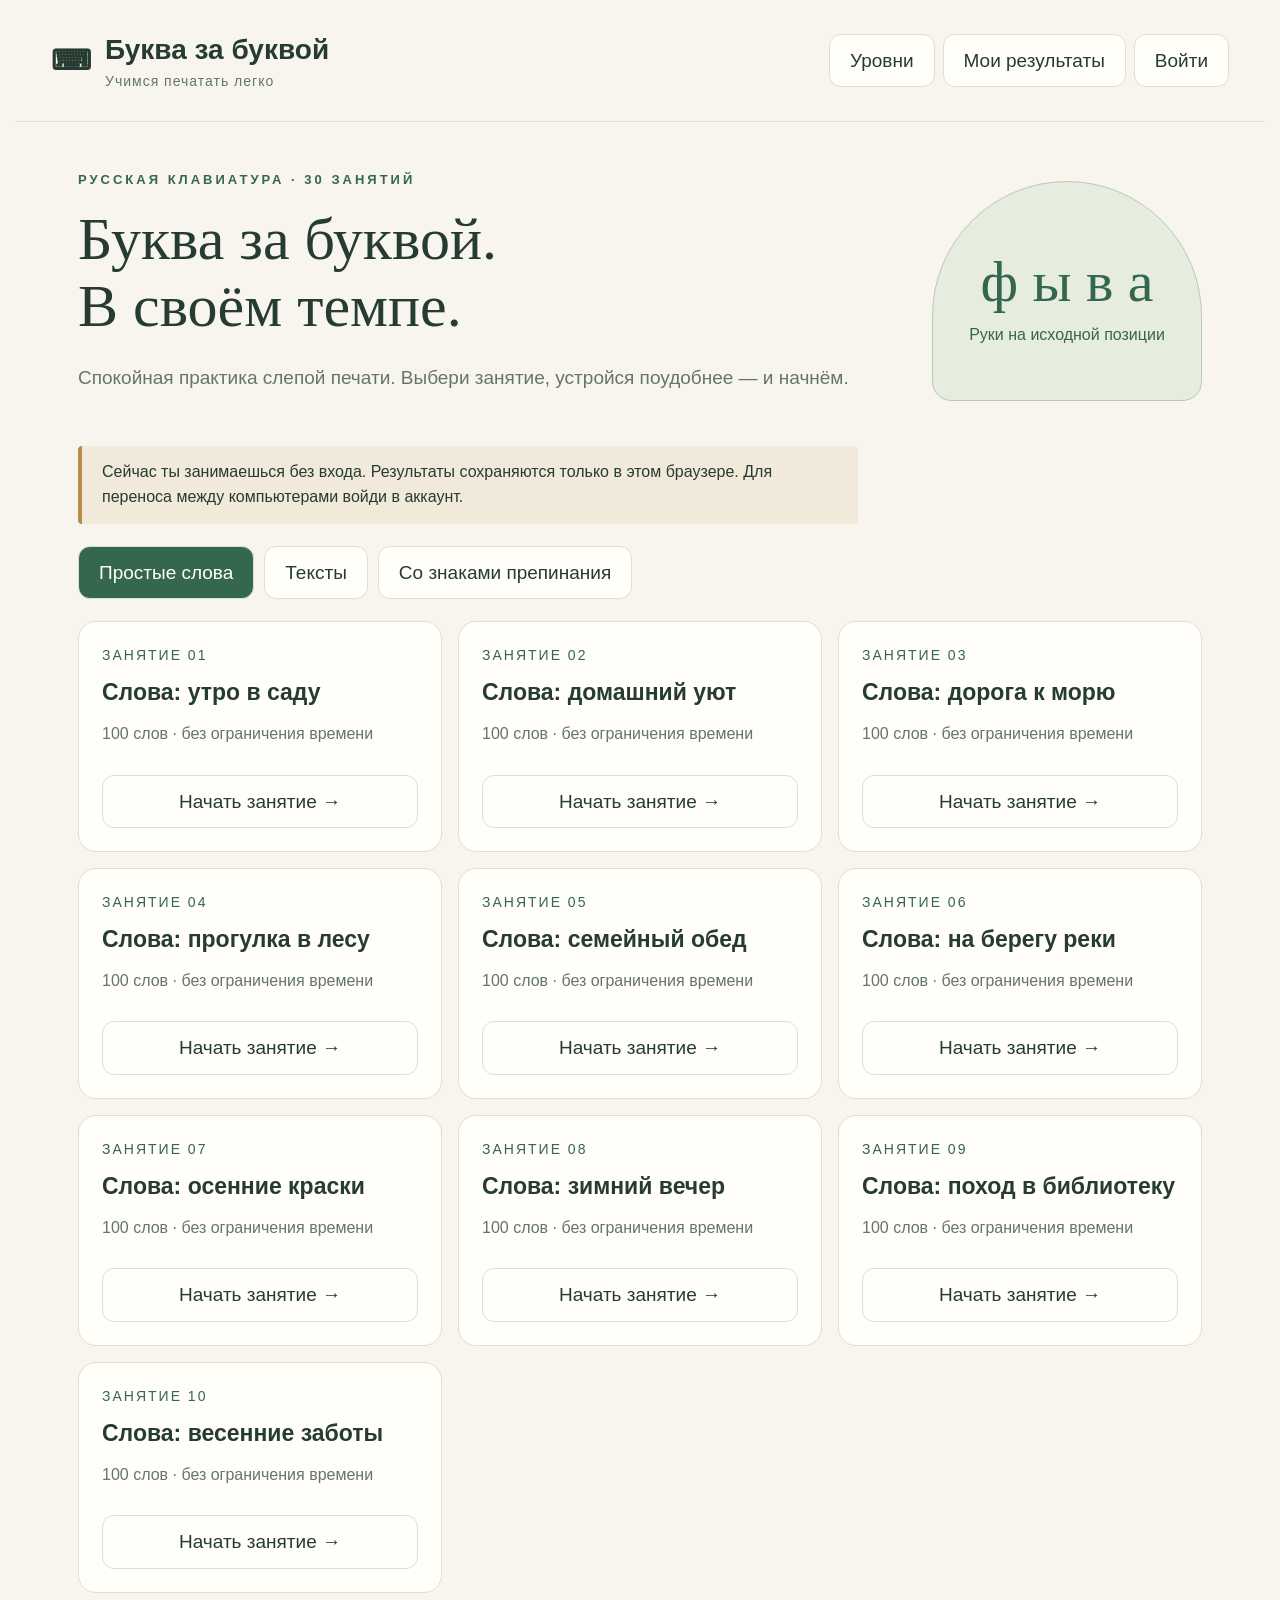
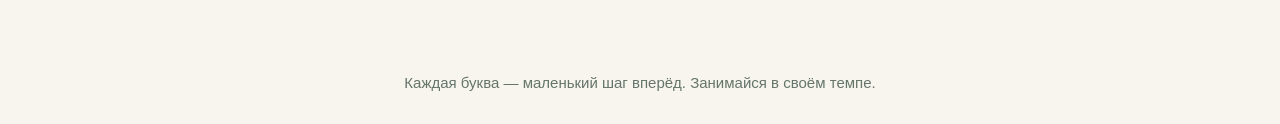
==== index.html @ 6ed63af2 "Add files via upload" ====
<!doctype html><html lang="ru"><head><meta charset="utf-8"><meta name="viewport" content="width=device-width,initial-scale=1"><title>Буква за буквой — тренажёр слепой печати на русском</title><meta name="description" content="Буква за буквой — бесплатный тренажёр слепой печати на русском языке. 30 заданий, крупные буквы, подсказки для пальцев, секундомер и статистика результатов."><link rel="canonical" href="https://ludonam.github.io/1Game2/"><link rel="stylesheet" href="style.css"><meta name="google-site-verification" content="vf21cOIBv75RmZdq2XQK0XrYcTpfyXjGR3hVkFxrdPk" /></head><body>
<header><a class="brand" href="#">⌨ <span>Буква за буквой<small>Учимся печатать легко</small></span></a><nav><button data-page="levels">Уровни</button><button data-page="stats">Мои результаты</button><button id="account">Войти</button></nav></header>
<main id="main"><h1>Буква за буквой — тренажёр слепой печати</h1><p>Учись печатать на русской клавиатуре в своём темпе. Бесплатный тренажёр предлагает 30 заданий: простые слова, связные тексты и тексты со знаками препинания. Крупные буквы и подсказки для пальцев помогают заниматься с комфортом.</p><p>После занятия можно посмотреть время, точность, скорость печати и ошибки. Без входа результаты сохраняются в этом браузере.</p><noscript><p>Для запуска упражнений включи JavaScript в настройках браузера.</p></noscript></main><footer>Каждая буква — маленький шаг вперёд. Занимайся в своём темпе.</footer>
<dialog id="auth"><form id="authform"><h2 id="authtitle">Вход в аккаунт</h2><p id="authnote"></p><label>Логин<input name="login" autocomplete="username" required minlength="3" maxlength="32" pattern="[A-Za-z0-9_]+" title="Латинские буквы, цифры и знак подчёркивания"></label><label id="emailwrap" hidden>Почта<input name="email" type="email" autocomplete="email"></label><label>Пароль<input name="password" type="password" autocomplete="current-password" minlength="8" required></label><p id="authstatus" role="status"></p><button class="primary" type="submit">Продолжить</button><button type="button" id="switchauth">Создать аккаунт</button><button type="button" id="forgot">Забыли пароль?</button><button type="button" id="closeauth">Закрыть</button></form></dialog>
<script src="config.js"></script><script src="lessons.js"></script><script src="app.js"></script></body></html>
---- style.css ----
:root{--bg:#f7f5ed;--paper:#fffef9;--ink:#263b32;--green:#35664e;--muted:#65756b;--line:#dedfd4;--soft:#e8eee2;--red:#a52d29}*{box-sizing:border-box}body{margin:0;background:var(--bg);color:var(--ink);font:19px/1.55 'Segoe UI',sans-serif}header{max-width:1250px;margin:auto;padding:28px 36px;display:flex;align-items:center;justify-content:space-between;border-bottom:1px solid var(--line)}.brand{display:flex;gap:14px;align-items:center;color:var(--ink);text-decoration:none;font-size:28px;font-weight:650}.brand small{display:block;font-size:14px;font-weight:400;color:var(--muted);letter-spacing:1px}nav{display:flex;gap:8px}button{font:inherit;border:1px solid var(--line);border-radius:12px;padding:11px 20px;background:var(--paper);color:var(--ink);cursor:pointer}button:hover{background:var(--soft)}button:focus-visible,a:focus-visible,input:focus-visible{outline:3px solid #c17e24;outline-offset:4px}button:disabled{opacity:.5;cursor:default}.primary{background:var(--green);color:white;border-color:var(--green)}.primary:hover{background:#284f3c}main{max-width:1180px;margin:48px auto;padding:0 28px;min-height:65vh}.eyebrow{text-transform:uppercase;letter-spacing:3px;font-size:13px;color:var(--green);font-weight:700}h1{font-family:Georgia,serif;font-size:clamp(36px,5vw,60px);font-weight:400;line-height:1.12;margin:16px 0 22px}h2{font-family:Georgia,serif;font-size:30px;font-weight:400}p{max-width:780px}.muted{color:var(--muted)}.hero{display:grid;grid-template-columns:1fr 270px;gap:32px;align-items:center;margin-bottom:35px}.ornament{border:1px solid #b9c9b9;border-radius:140px 140px 20px 20px;background:#e7edde;min-height:220px;display:grid;place-content:center;text-align:center;font-family:Georgia,serif;font-size:58px;color:var(--green)}.ornament small{font:16px 'Segoe UI',sans-serif}.tabs,.toolbar{display:flex;gap:10px;flex-wrap:wrap;margin:22px 0}.active{background:var(--green);color:white}.grid{display:grid;grid-template-columns:repeat(3,1fr);gap:16px}.card{background:var(--paper);border:1px solid var(--line);border-radius:18px;padding:23px}.card h2{font:600 23px 'Segoe UI',sans-serif;margin:12px 0}.number{color:var(--green);font-size:14px;letter-spacing:2px}.card p{color:var(--muted);font-size:16px}.card button{width:100%;margin-top:12px}.notice{border-left:4px solid #b88b49;background:#f1eadb;padding:14px 20px;border-radius:4px;font-size:16px}.metrics{display:grid;grid-template-columns:repeat(4,1fr);gap:12px;margin:24px 0}.metric{padding:16px 20px;background:var(--paper);border:1px solid var(--line);border-radius:14px}.metric strong{display:block;font-size:28px;font-weight:600}.metric span{font-size:15px;color:var(--muted)}progress{width:100%;height:10px;accent-color:var(--green)}.passage{font:32px/1.85 'Segoe UI',sans-serif;background:var(--paper);border:1px solid var(--line);border-radius:18px;padding:25px;max-height:300px;overflow:auto;white-space:pre-wrap;overflow-wrap:anywhere;cursor:text}.done{color:#6e8978}.current{background:#e1ecd0;border-bottom:3px solid var(--green)}.wrong .current{background:#f7d7d0;border-color:var(--red)}.paused{display:grid;place-content:center;min-height:210px;font-size:27px}.keyboard{margin:24px auto;max-width:900px}.keyrow{display:flex;justify-content:center;gap:6px;margin:6px}.key{display:grid;place-content:center;min-width:48px;height:49px;background:#fffef9;border:1px solid #ccd2c6;border-bottom-width:3px;border-radius:8px;font-size:21px}.key.lit{background:var(--green);color:white;border-color:var(--green)}.key.space{width:330px}.finger{text-align:center;min-height:32px;color:var(--green);font-weight:600}.hands{display:flex;justify-content:center;gap:24px;flex-wrap:wrap;font-size:14px}.hand{display:flex;gap:5px;align-items:flex-end}.digit{padding:8px 5px;background:#e4e7dc;border-radius:18px 18px 8px 8px;text-align:center;min-width:44px}.digit.on{background:var(--green);color:#fff}.hint{font-size:16px;color:var(--muted)}footer{padding:30px;text-align:center;color:var(--muted);font-size:15px}dialog{max-width:470px;width:95%;border:1px solid var(--line);border-radius:20px;background:var(--paper);padding:28px;color:var(--ink)}dialog::backdrop{background:#1e302866}label{display:block;margin:15px 0}input{display:block;width:100%;font:inherit;padding:12px;border:1px solid #aebbae;border-radius:8px}form button{margin:5px}#authstatus{color:var(--red)}table{width:100%;border-collapse:collapse;font-size:17px}td,th{text-align:left;padding:12px;border-bottom:1px solid var(--line)}.tablewrap{overflow:auto}.chart{width:100%;height:200px}.chart text{font:12px 'Segoe UI',sans-serif;fill:var(--muted)}.result{text-align:center;padding:30px}.result p{margin:16px auto}[hidden]{display:none!important}@media(max-width:800px){header{padding:18px;display:block}nav{margin-top:18px;flex-wrap:wrap}.hero{grid-template-columns:1fr}.ornament{display:none}.grid{grid-template-columns:repeat(2,1fr)}.metrics{grid-template-columns:repeat(2,1fr)}.key{min-width:0;flex:1;height:40px;font-size:17px}.keyrow{gap:3px}.passage{font-size:27px;padding:18px}.brand{font-size:24px}}@media(max-width:500px){.grid{grid-template-columns:1fr}main{padding:0 16px;margin-top:28px}button{padding:10px 13px}.digit{min-width:34px;font-size:11px}.hands{gap:10px}}
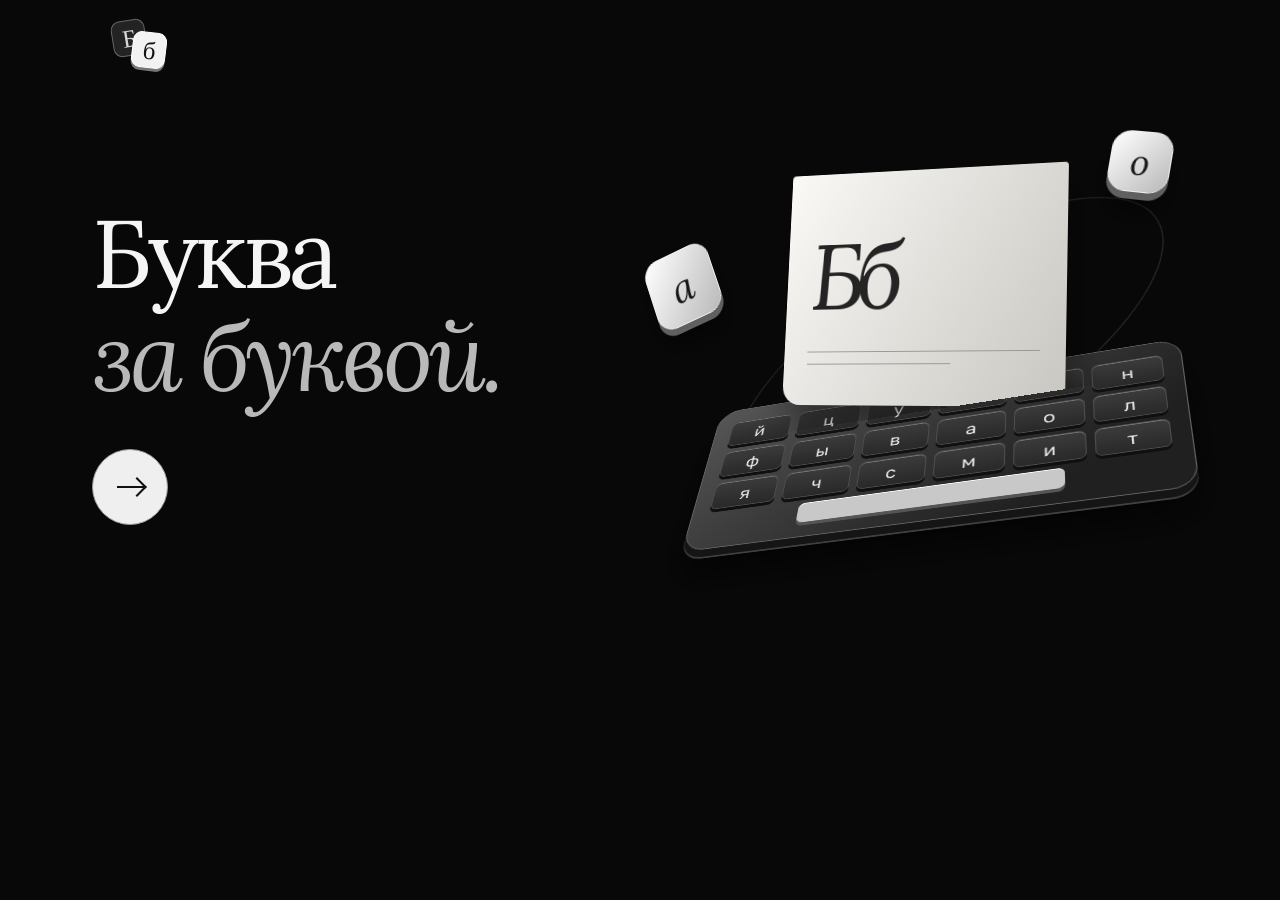
==== commit bde892ae: "Add files via upload" ====
--- a/index.html
+++ b/index.html
@@ -1,5 +1,188 @@
-<!doctype html><html lang="ru"><head><meta charset="utf-8"><meta name="viewport" content="width=device-width,initial-scale=1"><title>Буква за буквой — тренажёр слепой печати на русском</title><meta name="description" content="Буква за буквой — бесплатный тренажёр слепой печати на русском языке. 30 заданий, крупные буквы, подсказки для пальцев, секундомер и статистика результатов."><link rel="canonical" href="https://ludonam.github.io/1Game2/"><link rel="stylesheet" href="style.css"><meta name="google-site-verification" content="vf21cOIBv75RmZdq2XQK0XrYcTpfyXjGR3hVkFxrdPk" /></head><body>
-<header><a class="brand" href="#">⌨ <span>Буква за буквой<small>Учимся печатать легко</small></span></a><nav><button data-page="levels">Уровни</button><button data-page="stats">Мои результаты</button><button id="account">Войти</button></nav></header>
-<main id="main"><h1>Буква за буквой — тренажёр слепой печати</h1><p>Учись печатать на русской клавиатуре в своём темпе. Бесплатный тренажёр предлагает 30 заданий: простые слова, связные тексты и тексты со знаками препинания. Крупные буквы и подсказки для пальцев помогают заниматься с комфортом.</p><p>После занятия можно посмотреть время, точность, скорость печати и ошибки. Без входа результаты сохраняются в этом браузере.</p><noscript><p>Для запуска упражнений включи JavaScript в настройках браузера.</p></noscript></main><footer>Каждая буква — маленький шаг вперёд. Занимайся в своём темпе.</footer>
+<!doctype html><html lang="ru"><head><meta charset="utf-8"><meta name="viewport" content="width=device-width,initial-scale=1"><title>Буква за буквой — тренажёр слепой печати на русском</title><meta name="description" content="Буква за буквой — бесплатный тренажёр слепой печати на русском языке. 30 коротких заданий, крупные буквы, подсказки для пальцев, секундомер и статистика результатов."><link rel="canonical" href="https://ludonam.github.io/1Game2/"><style>@import url('https://fonts.googleapis.com/css2?family=Golos+Text:wght@400;500;600;700&family=Lora:ital,wght@0,400;1,400&display=swap');
+:root{color-scheme:dark;--bg:#2c2c2c;--paper:#333333;--ink:#f1f1f1;--green:#d3d3d3;--muted:#c8c8c8;--line:#5f5f5f;--soft:#404040;--red:#ffb9b3;--gold:#d6d6d6;--font:'Golos Text','Trebuchet MS',sans-serif}*{box-sizing:border-box}body{margin:0;background:radial-gradient(ellipse at 78% 5%,#32323266,transparent 45%),var(--bg);color:var(--ink);font:18px/1.6 var(--font);-webkit-font-smoothing:antialiased}button,input,select{font:inherit}button{border:1px solid var(--line);border-radius:10px;padding:12px 20px;background:transparent;color:var(--ink);cursor:pointer;transition:background .2s,border-color .2s,transform .2s}button:hover{background:var(--soft);border-color:#9b9b9b}button:active{transform:translateY(1px)}button:focus-visible,a:focus-visible,input:focus-visible,select:focus-visible{outline:3px solid var(--gold);outline-offset:4px}button:disabled{opacity:.5;cursor:default}.primary{background:var(--green);color:#262626;border-color:var(--green);font-weight:600}.primary:hover{background:#e4e4e4;border-color:#e4e4e4}.text-button{border:0;padding-left:0;color:var(--muted)}header{max-width:1250px;margin:auto;padding:26px 38px;display:flex;align-items:center;justify-content:space-between;gap:20px;border-bottom:1px solid var(--line)}.brand{display:flex;gap:13px;align-items:center;color:var(--ink);text-decoration:none;font-size:23px;font-weight:500;letter-spacing:-.7px}.brand-mark{border:1px solid #808080;border-radius:12px;width:43px;height:43px;display:grid;place-content:center;font:27px 'Lora',Georgia,serif;color:var(--green);background:#3e3e3e}.brand small{display:block;font-size:11px;font-weight:400;letter-spacing:1.4px;color:var(--muted)}nav{display:flex;gap:9px;align-items:center}nav button{font-size:15px;border-color:transparent;padding:9px 14px;color:var(--muted)}nav button.selected{background:#474747;color:var(--green)}nav #account{border-color:var(--line);margin-left:12px}main{max-width:1180px;padding:0 32px;margin:45px auto;min-height:65vh}.eyebrow{font-size:11px;font-weight:500;letter-spacing:2.5px;color:var(--green);display:flex;align-items:center;gap:9px}.status-dot{width:6px;height:6px;border-radius:50%;background:var(--green);box-shadow:0 0 0 5px #d3d3d30c}h1{font:400 clamp(38px,4.8vw,62px)/1.23 'Lora',Georgia,serif;letter-spacing:-1.8px;margin:20px 0}h1 em{color:var(--green);font-weight:400}h2{font:400 27px/1.3 'Lora',Georgia,serif;letter-spacing:-.5px}h3{font-size:21px;font-weight:500;line-height:1.3}p{max-width:780px}.muted{color:var(--muted)}.hero{display:grid;grid-template-columns:1fr 340px;gap:30px;align-items:center;padding:14px 0 45px}.hero p{font-size:17px;line-height:1.8;margin-bottom:27px}.hero-actions{display:flex;align-items:center;gap:20px;flex-wrap:wrap}.hero-actions .primary{font-size:16px;padding:15px 23px}.hero-actions .primary span{margin-left:25px}.hero-note{font-size:12px;color:var(--muted)}.ornament{position:relative;height:300px;isolation:isolate}.orbit{position:absolute;inset:30px 25px;border:1px solid #5a5a5a55;border-radius:50%;transform:rotate(-35deg)}.o2{inset:63px -10px;transform:rotate(40deg)}.floating-key{position:absolute;display:grid;place-content:center;width:93px;height:100px;border-radius:20px;border:1px solid #727272;background:linear-gradient(150deg,#4e4e4e,#2b2b2b);box-shadow:0 8px 0 #151515,0 22px 40px #00000022,inset 0 1px #cfcfcf33;font:italic 49px 'Lora',Georgia,serif;color:#e7e7e7;transform:rotate(-14deg)}.fk1{top:42px;left:52px}.fk2{top:99px;left:173px;transform:rotate(12deg);background:linear-gradient(150deg,#515151,#2f2f2f);border-color:#727272;color:#e1e1e1}.fk3{top:168px;left:80px;width:73px;height:79px;font-size:38px;transform:rotate(-3deg);color:#c8c8c8;background:linear-gradient(150deg,#454545,#2b2b2b);border-color:#6b6b6b}.ornament-caption{position:absolute;right:0;bottom:0;font-size:11px;letter-spacing:.5px;color:var(--muted);text-align:right}.section-heading{display:flex;align-items:center;justify-content:space-between;gap:15px;margin:13px 0 20px}.section-heading h2{margin:0}.section-heading>span{font-size:13px;color:var(--muted)}.tabs{display:flex;gap:10px}.tabs button{display:flex;align-items:center;gap:12px;flex:1;justify-content:flex-start;text-align:left;font-size:15px;padding:17px 18px}.tab-number{font-size:12px;letter-spacing:1px;opacity:.6}.tabs small{margin-left:auto;font-size:11px;color:inherit;opacity:.65}.tabs .active{background:#484848;border-color:#9e9e9e;color:#ebebeb}.group-description{font-size:14px;color:var(--muted);margin:18px 0 24px}.grid{display:grid;grid-template-columns:repeat(3,minmax(0,1fr));gap:14px}.card{background:var(--paper);border:1px solid var(--line);border-radius:15px;padding:23px}.lesson-card{display:flex;flex-direction:column;align-items:stretch;text-align:left;min-height:193px;transition:transform .25s,background .25s,border-color .25s;animation:card-enter .45s both;animation-delay:calc(var(--order)*25ms)}.lesson-card:hover{background:#414141;border-color:#a4a4a4;transform:translateY(-4px)}.card-top{display:flex;align-items:center;justify-content:space-between}.number{font-size:12px;letter-spacing:2px;color:var(--muted)}.lesson-arrow{color:var(--green);font-size:20px}.lesson-card h3{margin:19px 0 9px}.lesson-detail{font-size:13px;color:var(--muted)}.lesson-bottom{margin-top:auto;padding-top:23px;display:flex;justify-content:space-between;font-size:11px;color:var(--muted);gap:10px}.lesson-bottom span{color:var(--green)}.completed{border-color:#858585}.completed .number{color:var(--green)}.storage-note{font-size:12px;color:var(--muted);margin-top:25px}.train-top{display:flex;justify-content:space-between;align-items:center;gap:15px;color:var(--muted);font-size:13px}.train-heading{display:flex;align-items:center;justify-content:space-between;gap:20px;margin:12px 0}.train-heading h1{font-size:38px;letter-spacing:-1px;margin:15px 0}.lesson-focus{font-size:15px;color:var(--green);letter-spacing:2px}.metrics{display:grid;grid-template-columns:repeat(4,minmax(0,1fr));gap:10px;margin:20px 0 28px}.metric{padding:13px 20px;border-left:1px solid var(--line)}.metric:first-child{border-left:0;padding-left:0}.metric strong{display:block;font-size:29px;line-height:1.2;font-weight:500;font-variant-numeric:tabular-nums}.metric span{font-size:12px;color:var(--muted)}.typing-card{background:var(--paper);border:1px solid var(--line);border-radius:18px;padding:22px 0 16px;overflow:hidden}.typing-meta{display:flex;justify-content:space-between;padding:0 25px;font-size:10px;color:var(--muted);letter-spacing:1.5px}.passage{font:500 48px/1.6 var(--font);position:relative;height:174px;overflow:hidden;cursor:text;outline-offset:-5px!important;white-space:nowrap;letter-spacing:1px;font-variant-ligatures:none}.track{position:absolute;left:26%;top:38px;display:flex;align-items:center;width:max-content;transition:transform .18s cubic-bezier(.22,.7,.25,1);will-change:transform}.glyph{display:inline-block;position:relative;white-space:pre;min-width:.38em;color:#ececec;transition:color .15s,background .15s}.glyph.done{color:#9f9f9f}.glyph.current{color:#f9f9f9;background:#d3d3d315;border-radius:5px}.caret-line{position:absolute;left:26%;top:38px;height:1.6em;width:2px;background:var(--green);z-index:2;box-shadow:0 0 13px #d3d3d340}.passage:after{content:'';position:absolute;inset:0;pointer-events:none;background:linear-gradient(90deg,var(--paper),transparent 12%,transparent 85%,var(--paper))}.wrong .current{color:#ffc1b6;background:#b1554530}.wrong .caret-line{background:var(--red)}.paused{position:absolute;inset:0;display:grid;place-content:center;font-size:26px;white-space:normal;z-index:4;background:var(--paper);color:var(--muted)}.is-paused .track,.is-paused .caret-line{visibility:hidden}progress{display:block;width:calc(100% - 50px);margin:0 25px;height:3px;border:0;background:#585858;accent-color:var(--green);border-radius:2px}progress::-webkit-progress-bar{background:#585858;border-radius:2px}progress::-webkit-progress-value{background:var(--green);border-radius:2px;transition:width .2s}progress::-moz-progress-bar{background:var(--green)}.input-note{font-size:13px;min-height:23px;margin:16px 25px 0;color:var(--muted)}.toolbar{display:flex;align-items:center;gap:10px;flex-wrap:wrap;margin:20px 0 26px}.toolbar button{font-size:14px}.font-control{margin:0 0 0 auto;display:flex;align-items:center;gap:8px;font-size:13px;color:var(--muted)}select{background:var(--paper);border:1px solid var(--line);border-radius:8px;padding:9px;color:var(--ink);font-size:13px}.keyboard{max-width:790px;margin:22px auto}.keyrow{display:flex;justify-content:center;gap:6px;margin:6px}.key{display:grid;place-content:center;width:48px;height:46px;background:#3a3a3a;border:1px solid #6f6f6f;border-bottom:3px solid #242424;border-radius:8px;font-size:19px;color:#dddddd;transition:background .1s,color .1s,transform .1s}.key.lit{background:var(--green);color:#262626;border-color:#b0b0b0;transform:translateY(2px)}.key.space{width:300px;font-size:12px}.key.shift{width:80px;font-size:12px}.finger{color:var(--green);text-align:center;font-size:14px;min-height:26px}.hands{display:flex;justify-content:center;gap:35px;margin:13px 0 0}.hand{display:flex;gap:5px;align-items:flex-end}.digit{border-radius:14px 14px 6px 6px;font-size:10px;padding:7px;min-width:36px;text-align:center;color:#c7c7c7;background:#464646;transition:background .15s}.digit.on{background:#c3c3c3;color:#262626}.hint{color:var(--muted);font-size:13px;min-height:20px}.notice{padding:16px 20px;border-left:3px solid var(--gold);background:#d6d6d60c;color:var(--gold);font-size:14px}.result{text-align:center;padding:24px 0}.result>.eyebrow{justify-content:center}.result h1{color:var(--green)}.result p{margin:20px auto;color:var(--muted)}.result .metrics{max-width:800px;margin:35px auto}.result button{margin:6px}.chart{width:100%;height:200px}.chart text{fill:var(--muted);font:12px var(--font)}.tablewrap{overflow:auto}table{width:100%;border-collapse:collapse;font-size:15px}td,th{padding:14px;text-align:left;border-bottom:1px solid var(--line)}th{color:var(--muted);font-weight:400}main>.card{margin-bottom:20px}dialog{max-width:470px;width:94%;background:var(--paper);color:var(--ink);border:1px solid #939393;border-radius:19px;padding:30px}dialog::backdrop{background:#1b1b1baa;backdrop-filter:blur(6px)}label{display:block;margin:14px 0;font-size:15px}input{display:block;width:100%;padding:12px;background:var(--bg);border:1px solid var(--line);border-radius:8px;color:var(--ink)}form button{margin:5px;font-size:14px}#authstatus{color:var(--gold);font-size:14px}#authnote{font-size:14px;color:var(--muted)}footer{max-width:1180px;margin:60px auto 0;padding:25px 32px 35px;border-top:1px solid var(--line);color:#bebebe;font-size:12px;text-align:center;letter-spacing:.5px}.page-enter{animation:page-enter .4s cubic-bezier(.2,.7,.3,1) both}@keyframes page-enter{from{opacity:0;transform:translateY(10px)}to{opacity:1;transform:translateY(0)}}@keyframes card-enter{from{opacity:0;transform:translateY(8px)}to{opacity:1;transform:translateY(0)}}[hidden]{display:none!important}@media(max-width:850px){header{padding:22px;flex-wrap:wrap}.brand{font-size:21px}main{padding:0 22px;margin-top:30px}.hero{grid-template-columns:1fr 230px;gap:10px}.ornament{transform:scale(.8);transform-origin:right center}.tabs button{font-size:13px;padding:13px 12px;gap:7px}.tabs small{display:none}.grid{grid-template-columns:repeat(2,minmax(0,1fr))}.section-heading h2{font-size:23px}.lesson-card{min-height:180px}.key{width:42px;height:42px}.train-top>span:last-child{display:none}}@media(max-width:580px){header{padding:18px 16px;gap:15px}nav{width:100%;justify-content:space-between}nav button{font-size:13px;padding:8px 10px}nav #account{margin-left:0}.hero{grid-template-columns:1fr;padding:8px 0 30px}.ornament{display:none}h1{font-size:38px;letter-spacing:-1px}.hero p{font-size:15px}.hero-note{font-size:11px}.section-heading h2{font-size:21px;max-width:200px}.section-heading>span{font-size:11px;white-space:nowrap}.tabs{gap:6px}.tabs button{flex-direction:column;align-items:flex-start;gap:2px;font-size:12px;padding:11px 10px}.grid{gap:10px}.lesson-card{padding:16px;min-height:185px}.lesson-card h3{font-size:18px}.lesson-detail{font-size:12px}.lesson-bottom{font-size:10px;flex-wrap:wrap}.metrics{gap:0}.metric{padding:10px}.metric strong{font-size:23px}.metric span{font-size:10px}.train-heading{display:block}.train-heading h1{font-size:30px}.lesson-focus{font-size:12px}.passage{height:160px}.track,.caret-line{left:23%;top:35px}.keyrow{gap:3px;margin:4px 0}.key{flex:1;width:auto;min-width:0;font-size:15px;height:37px;border-radius:5px}.key.shift{flex:1}.key.space{flex:4}.hands{gap:18px}.digit{padding:6px 4px;min-width:29px;font-size:9px}.font-control{margin-left:0;width:100%}.toolbar button{font-size:13px}main{padding:0 16px}.hero-actions{gap:13px}.result h1{font-size:37px}}@media(prefers-reduced-motion:reduce){*,*:before,*:after{animation:none!important;transition:none!important;scroll-behavior:auto!important}}
+
+/* Compact composition and large, explicit actions for comfortable everyday use. */
+body{background:var(--bg);font-size:17px}header{max-width:1120px;padding:19px 32px}.brand{font-size:22px}.brand small{font-size:12px;letter-spacing:.4px}.brand-mark{width:39px;height:39px;font-size:25px}nav button{font-size:17px;min-height:48px;padding:10px 16px}nav button.selected{border:1px solid #8c8c8c}main{max-width:1040px;margin:28px auto;min-height:0}.hero{display:block;padding:0 0 23px}.hero h1{font:400 35px/1.3 'Lora',Georgia,serif;letter-spacing:-.7px;margin:8px 0}.hero h1 em{font-style:normal;color:var(--ink)}.hero p{font-size:17px;margin:10px 0 19px}.hero-actions{gap:18px}.hero-actions .primary{font-size:20px;min-height:58px;padding:13px 27px}.hero-note{font-size:14px}.section-heading{margin:9px 0 17px}.section-heading h2{font:500 22px var(--font);letter-spacing:0}.section-heading>span{font-size:14px}.tabs{gap:10px}.tabs button{font-size:18px;min-height:57px;padding:13px 18px;gap:10px}.tabs small{font-size:13px}.group-description{font-size:15px;line-height:1.5;margin:15px 0 19px}.grid{grid-template-columns:repeat(2,minmax(0,1fr));gap:11px}.lesson-card{display:flex;flex-direction:row;align-items:center;gap:15px;min-height:91px;padding:17px 19px;animation-delay:0ms}.lesson-card:hover{transform:none;background:#414141}.level-badge{flex:none;display:grid;place-content:center;width:39px;height:39px;border:1px solid #7c7c7c;border-radius:10px;font-size:17px;color:var(--green)}.lesson-copy{display:flex;flex:1;flex-direction:column;gap:3px}.lesson-name{font-size:19px;font-weight:500;line-height:1.3}.lesson-detail{font-size:14px;line-height:1.4}.lesson-arrow{font-size:23px}.storage-note{font-size:13px;margin:21px 0 0}.train-top{padding:0;color:var(--muted);font-size:14px}.train-top .eyebrow{font-size:12px;letter-spacing:1px}.train-heading{margin:6px 0 0}.train-heading h1{font:500 29px/1.3 var(--font);letter-spacing:-.6px;margin:13px 0}.lesson-focus{font-size:15px}.metrics{margin:13px 0 20px}.metric{padding:8px 20px}.metric strong{font-size:25px}.metric span{font-size:14px}.typing-card{padding-top:17px;border-color:#7c7c7c}.typing-meta{font-size:12px;letter-spacing:.8px}.passage{height:150px}.track,.caret-line{top:28px}.input-note{font-size:15px;margin-top:14px}.toolbar{gap:12px;margin:18px 0 18px}.toolbar button{min-height:58px;padding:13px 23px;font-size:19px;font-weight:500}.toolbar #pause{min-width:175px;background:#d6d6d6;color:#2c2c2c;border-color:#d6d6d6}.toolbar #pause:hover{background:#e5e5e5}.control-secondary{background:#494949;border-color:#939393;color:#f9f9f9}.control-secondary:hover{background:#595959}.font-control{width:100%;margin:2px 0 0;justify-content:flex-end;font-size:14px}.font-control select{font-size:15px;padding:8px 12px}.keyboard{margin:16px auto 12px;max-width:740px}.keyrow{gap:6px;margin:5px}.key{height:40px;width:43px;font-size:19px}.key.space{width:275px;font-size:14px}.key.shift{font-size:13px}.finger{font-size:16px;min-height:25px}.hands{margin-top:10px;gap:26px}.digit{font-size:12px;padding:6px 8px;min-width:41px}.paused{font-size:24px;text-align:center;gap:8px;padding:16px}.paused strong{font-weight:500}.paused span{font-size:16px}.hint{font-size:14px;min-height:0}.result{padding:12px 0}.result h1{font-size:40px}.result button{font-size:19px;min-height:56px;padding:13px 25px}.result .primary{background:#d6d6d6;color:#2c2c2c;border-color:#d6d6d6}.result .metrics{margin:25px auto}footer{max-width:1040px;margin:31px auto 0;padding-top:18px;font-size:13px;letter-spacing:0}.page-enter{animation-duration:.25s}.lesson-card{animation-duration:.22s}
+@media(max-width:850px){header{padding:18px 22px}.train-top{flex-wrap:wrap;gap:7px}.train-top>span:last-child{display:none}.tabs button{font-size:17px}.tabs small{display:block}.toolbar button{padding:13px 20px}.font-control{justify-content:flex-start}.lesson-card{padding:15px;gap:11px}}
+@media(max-width:580px){header{padding:17px 16px;gap:12px}.brand{font-size:22px}nav{justify-content:flex-start;gap:10px}nav button{font-size:17px;padding:10px 17px}main{margin-top:21px}.hero h1{font-size:29px;line-height:1.3}.hero p{font-size:16px}.hero-actions .primary{width:100%;font-size:20px}.hero-actions{gap:9px}.hero-note{font-size:14px}.section-heading h2{font-size:20px;max-width:none}.section-heading>span{font-size:12px}.tabs{gap:6px}.tabs button{font-size:15px;flex-direction:column;align-items:center;justify-content:center;padding:11px 5px;line-height:1.3}.tabs small{margin:3px 0 0;font-size:12px}.grid{grid-template-columns:1fr;gap:9px}.lesson-card{min-height:78px;padding:13px 16px}.lesson-name{font-size:19px}.lesson-detail{font-size:14px}.lesson-copy{gap:2px}.level-badge{width:36px;height:36px}.train-heading h1{font-size:26px;margin-bottom:8px}.lesson-focus{font-size:13px}.metric{padding:7px 10px}.metric strong{font-size:23px}.metric span{font-size:12px}.typing-meta{font-size:11px;padding:0 16px}.input-note{font-size:14px;margin-left:16px;margin-right:16px}.toolbar{display:grid;grid-template-columns:1fr 1fr;gap:10px}.toolbar #pause{grid-column:1/-1;min-width:0}.toolbar button{min-height:57px;font-size:17px;padding:12px 10px}.font-control{grid-column:1/-1}.keyrow{gap:3px;margin:4px 0}.key{height:35px;font-size:16px;min-width:0}.key.space{width:auto}.key.shift{font-size:11px}.hands{gap:15px}.digit{font-size:10px;min-width:29px;padding:5px}.finger{font-size:14px}.paused span{font-size:14px}.result h1{font-size:32px}.result button{width:100%;margin:5px 0}.storage-note{font-size:12px}footer{font-size:12px}}
+
+/* Black theme: quiet surfaces, clear controls, no floating text caret. */
+:root{--bg:#080808;--paper:#141414;--ink:#f5f5f5;--green:#eeeeee;--muted:#bdbdbd;--line:#383838;--soft:#242424;--gold:#ffffff}
+.brand-mark{position:relative;display:block;flex:none;width:54px;height:48px;border:0;border-radius:0;background:none;overflow:visible}.brand-key{position:absolute;display:grid;place-items:center;width:34px;height:36px;border-radius:9px;font:500 25px/1 Georgia,serif;letter-spacing:-1px}.brand-key:first-child{left:0;top:0;background:#232323;color:#d6d6d6;border:1px solid #666;transform:rotate(-9deg)}.brand-key:last-child{right:0;bottom:0;background:#f2f2f2;color:#111;border:1px solid #fff;box-shadow:0 3px 0 #777;transform:rotate(7deg)}
+.primary,.toolbar #pause,.result .primary{background:#f0f0f0;color:#111;border-color:#f0f0f0}.primary:hover,.toolbar #pause:hover,.result .primary:hover{background:#fff;border-color:#fff}.control-secondary{background:#252525;color:#f5f5f5;border-color:#666}.control-secondary:hover{background:#333}.tabs .active,nav button.selected{background:#292929;color:#fff;border-color:#888}.lesson-card:hover{background:#202020}.typing-card{border-color:#494949}.key{background:#222;color:#eee;border-color:#555;border-bottom-color:#080808}.key.lit,.digit.on{background:#eee;color:#111;border-color:#fff}.digit{background:#2c2c2c;color:#ccc}.glyph{color:#f0f0f0}.glyph.done{color:#777}.glyph.current{color:#fff;background:transparent;border-radius:0;box-shadow:inset 0 -3px #eee}.wrong .current{color:#ffb9b3;background:#b1554530;box-shadow:inset 0 -3px #ffb9b3}.passage{cursor:default;caret-color:transparent}progress,progress::-webkit-progress-bar{background:#363636}
+
+/* A quiet, sculptural entry. Only transforms and opacity are animated. */
+header{border-bottom-color:#242424}.brand small{display:none}.brand{font-size:20px}.brand-mark{transform:scale(.85);transform-origin:left center;margin-right:-5px}nav button{border-radius:999px}main.home-view{max-width:1160px;margin:0 auto}.welcome{display:grid;grid-template-columns:1fr 1fr;align-items:center;gap:20px;min-height:570px;padding:38px 0 64px}.welcome h1{font:400 clamp(52px,6.6vw,86px)/1.07 'Lora',Georgia,serif;letter-spacing:-3px;margin:0 0 42px}.welcome h1 em{font-weight:400;color:#b9b9b9}.welcome-start{min-width:210px;min-height:62px;display:inline-flex;align-items:center;justify-content:space-between;gap:46px;padding:16px 25px;border-radius:16px;font-size:22px}.welcome-start span{font-size:27px}.welcome-art{position:relative;height:450px;perspective:1100px;isolation:isolate}.art-stage{position:absolute;inset:0;transform-style:preserve-3d;transform:rotateX(8deg) rotateY(-16deg) rotateZ(-7deg);animation:sculpture-arrive 1.15s cubic-bezier(.2,.7,.2,1) both}.art-board{position:absolute;left:4%;right:3%;top:47%;height:190px;border:1px solid #666;border-radius:24px;background:linear-gradient(145deg,#565656,#202020 80%);transform:rotateX(38deg);box-shadow:0 9px 0 #151515,0 11px 0 #404040,0 34px 38px #0009;padding:18px}.art-keys{display:flex;flex-direction:column;gap:8px}.art-row{display:flex;gap:8px;justify-content:center}.art-key{display:grid;place-items:center;flex:1;height:35px;border-radius:7px;background:linear-gradient(#3b3b3b,#292929);box-shadow:0 4px 0 #101010,inset 0 1px #777;border:1px solid #4e4e4e;font-size:20px;color:#eee}.art-space{width:57%;height:24px;border-radius:7px;background:#c8c8c8;box-shadow:0 4px 0 #555,inset 0 1px #fff}.art-paper{position:absolute;left:23%;top:3%;width:56%;height:250px;padding:26px;border-radius:4px 4px 20px 20px;background:linear-gradient(120deg,#faf9f6,#c9c7c1);color:#242424;transform:translateZ(-30px) rotateZ(9deg);box-shadow:8px 18px 38px #0006}.paper-caption{font-size:11px;letter-spacing:1px}.paper-letter{display:block;font:italic 100px/1.4 'Lora',Georgia,serif;letter-spacing:-10px}.paper-rule{display:block;width:100%;height:1px;background:#999;margin:12px 0}.paper-rule.short{width:63%}.loose-key{position:absolute;display:grid;place-items:center;width:76px;height:78px;border-radius:18px;color:#171717;background:linear-gradient(130deg,#fff,#b9b9b9);border:1px solid #eee;box-shadow:0 7px 0 #606060,0 21px 28px #0008;font:italic 43px 'Lora',Georgia,serif;transform:translateZ(40px) rotate(-14deg)}.loose-a{left:0;top:16%;animation:key-arrive .95s .12s both}.loose-o{right:-1%;top:9%;width:58px;height:60px;font-size:35px;transform:translateZ(20px) rotate(18deg);animation:key-arrive .95s .2s both}.art-orbit{position:absolute;left:0;right:0;top:21%;height:210px;border:1px solid #303030;border-radius:50%;transform:translateZ(-90px) rotate(-22deg);z-index:-1}.home-header nav{visibility:hidden;pointer-events:none}.home-footer{display:none}.page-enter{transform-origin:50% 12%;animation:screen-arrive .55s cubic-bezier(.2,.7,.2,1) both}.hero{padding-bottom:30px}.hero h1{font-size:36px}.tabs{padding:5px;background:#141414;border:1px solid #333;border-radius:18px}.tabs button{border-color:transparent;border-radius:12px}.tabs .active{background:#efefef;color:#141414;border-color:#efefef}.lesson-card{border-radius:16px;background:#111;border-color:#393939;padding:18px 20px;transition:background .18s,border-color .18s}.lesson-card:hover{background:#1b1b1b;border-color:#777}.level-badge{background:#222;border-color:#555;color:#eee}.lesson-name{font-weight:400}.lesson-arrow{color:#bbb}.completed .level-badge{background:#e1e1e1;color:#111}.typing-card{border-radius:22px;background:#141414}.toolbar button{border-radius:14px}.metric span{color:#bdbdbd}.storage-note{color:#bdbdbd}.welcome-art *{pointer-events:none}
+@keyframes screen-arrive{from{opacity:0;transform:perspective(1200px) translateY(18px) rotateX(3deg)}to{opacity:1;transform:none}}@keyframes sculpture-arrive{from{opacity:0;transform:rotateX(18deg) rotateY(-30deg) rotateZ(-10deg) translateY(25px)}to{opacity:1;transform:rotateX(8deg) rotateY(-16deg) rotateZ(-7deg)}}@keyframes key-arrive{from{opacity:0;translate:0 -25px}to{opacity:1;translate:0 0}}
+@media(max-width:850px){.welcome{min-height:510px;gap:0}.welcome h1{font-size:60px}.welcome-art{height:370px}.art-board{height:168px;padding:14px}.art-key{height:29px;font-size:16px}.art-row{gap:5px}.art-paper{height:220px;padding:20px}.paper-letter{font-size:82px}.loose-key{width:58px;height:60px;font-size:34px}.loose-o{width:48px;height:50px;font-size:29px}.home-header{flex-wrap:nowrap}.home-header nav{display:none}}
+@media(max-width:580px){.welcome{grid-template-columns:1fr;padding:24px 0 35px;text-align:center;gap:0}.welcome-copy{display:contents}.welcome h1{font-size:53px;letter-spacing:-2px;margin:0;grid-row:1}.welcome-art{height:310px;max-width:355px;width:100%;margin:8px auto 16px;grid-row:2}.welcome-start{grid-row:3;justify-self:center;width:85%;max-width:320px}.art-paper{height:195px}.paper-letter{font-size:70px}.art-board{height:157px}.art-key{height:26px}.art-space{height:20px}.hero h1{font-size:29px}.tabs button{font-size:15px}.home-header{padding-top:18px}.art-stage{animation-duration:.7s}}
+@media(prefers-reduced-motion:reduce){.art-stage,.loose-key,.page-enter{animation:none!important}.track{transition:none!important}}
+
+/* Editorial cover and a deliberate exit-to-entry transition. */
+.home-header{border-bottom:0}.home-header .brand>span:last-child{display:none}.home-header .brand-mark{transform:scale(1);margin:0}.home-view{overflow:hidden}.welcome{position:relative;min-height:610px;padding-bottom:95px}.welcome h1{font-size:clamp(56px,7.5vw,96px);letter-spacing:-4px}.welcome-start{width:76px;height:76px;min-width:76px;min-height:76px;border-radius:50%;padding:0;justify-content:center;border:1px solid #999;background:#efefef;transition:transform .25s,background .25s}.welcome-start:hover{transform:translateX(5px);background:#fff}.welcome-start:disabled{opacity:1}.entry-arrow{position:relative;width:27px;height:2px;background:#111}.entry-arrow:after{content:'';position:absolute;right:0;top:-6px;width:12px;height:12px;border-top:2px solid #111;border-right:2px solid #111;transform:rotate(45deg)}.paper-letter{padding-top:15px}.levels-reveal{animation:levels-unfold .7s cubic-bezier(.16,1,.3,1) both}.levels-reveal .lesson-card{animation:level-unfold .6s cubic-bezier(.16,1,.3,1) both;animation-delay:calc(90ms + var(--order)*28ms)}
+@keyframes levels-unfold{from{opacity:0;transform:perspective(1400px) translateY(35px) rotateX(5deg) scale(.98)}to{opacity:1;transform:none}}@keyframes level-unfold{from{opacity:0;transform:translateY(18px)}to{opacity:1;transform:none}}
+@media(max-width:580px){.welcome{min-height:0;padding:20px 0 40px}.welcome h1{font-size:58px;letter-spacing:-2px}.welcome-start{width:72px;height:72px;min-width:72px;min-height:72px}.welcome-copy{display:block}.welcome{display:flex;flex-direction:column}.welcome-copy{display:contents}.welcome h1{order:0}.welcome-art{order:1}.welcome-start{order:2}.home-header{padding-bottom:0}}
+@media(prefers-reduced-motion:reduce){.levels-reveal,.levels-reveal .lesson-card{animation:none!important}.welcome-start:hover{transform:none}}
+@media(prefers-reduced-motion:reduce){.levels-reveal{animation:quiet-reveal .35s ease-out both!important}.levels-reveal .lesson-card{animation:none!important}}@keyframes quiet-reveal{from{opacity:0}to{opacity:1}}
+
+</style><meta name="google-site-verification" content="vf21cOIBv75RmZdq2XQK0XrYcTpfyXjGR3hVkFxrdPk" /></head><body>
+<header><a class="brand" href="#" aria-label="Буква за буквой — на главный экран"><span class="brand-mark" aria-hidden="true"><span class="brand-key">Б</span><span class="brand-key">б</span></span> <span>Буква за буквой<small>Учимся печатать легко</small></span></a><nav><button data-page="levels">Уровни</button><button data-page="stats">Мои результаты</button><button id="account">Войти</button></nav></header>
+<main id="main"><h1>Буква за буквой — тренажёр слепой печати</h1><p>Учись печатать на русской клавиатуре в своём темпе. Бесплатный тренажёр предлагает 30 заданий: упражнения на буквы, простые тексты и тексты со знаками препинания. Крупные буквы, бегущая строка и подсказки для пальцев помогают заниматься с комфортом.</p><p>После занятия можно посмотреть время, точность, скорость печати и ошибки. Без входа результаты сохраняются в этом браузере.</p><noscript><p>Для запуска упражнений включи JavaScript в настройках браузера.</p></noscript></main><footer>Каждая буква — маленький шаг вперёд. Занимайся в своём темпе.</footer>
 <dialog id="auth"><form id="authform"><h2 id="authtitle">Вход в аккаунт</h2><p id="authnote"></p><label>Логин<input name="login" autocomplete="username" required minlength="3" maxlength="32" pattern="[A-Za-z0-9_]+" title="Латинские буквы, цифры и знак подчёркивания"></label><label id="emailwrap" hidden>Почта<input name="email" type="email" autocomplete="email"></label><label>Пароль<input name="password" type="password" autocomplete="current-password" minlength="8" required></label><p id="authstatus" role="status"></p><button class="primary" type="submit">Продолжить</button><button type="button" id="switchauth">Создать аккаунт</button><button type="button" id="forgot">Забыли пароль?</button><button type="button" id="closeauth">Закрыть</button></form></dialog>
-<script src="config.js"></script><script src="lessons.js"></script><script src="app.js"></script></body></html>
+<script>// Здесь нужны только публичные настройки проекта Supabase. Не вставляй service_role или секретные ключи.
+window.APP_CONFIG = { supabaseUrl: '', supabaseAnonKey: '' };
+</script><script>(() => {
+const themes = [
+['Утро в саду','Утром сад просыпается вместе с солнцем. На листьях блестят прозрачные капли росы. Возле забора цветут белые ромашки и синие колокольчики. Бабушка выходит на дорожку и останавливается возле яблони. Она замечает маленькую птицу на нижней ветке. Птица внимательно смотрит вокруг, а потом начинает петь. В воздухе пахнет свежей травой и влажной землёй. У крыльца стоит лейка с тёплой водой. Сегодня нужно полить цветы и собрать спелую смородину. Но сначала можно немного посидеть на скамейке. Солнечный луч медленно движется по деревянному столу. За деревьями слышен тихий разговор соседей. Такой спокойный час помогает заметить красоту самых обычных вещей. Впереди целый день, и торопиться совсем не хочется.'],
+['Домашний уют','В комнате тепло и тихо. На столе лежит чистая скатерть, рядом стоит чашка чая. Через открытое окно входит свежий воздух. Лёгкая занавеска едва заметно колышется от ветра. На полке стоят любимые книги и семейные фотографии. У каждой фотографии есть своя небольшая история. На одной вся семья собралась возле старого дома. На другой дети впервые увидели большое море. Хозяйка берёт мягкую тряпку и вытирает пыль с полки. Затем поправляет цветы и открывает книгу на нужной странице. Из кухни доносится аромат яблочного пирога. Скоро придут гости, и можно будет долго разговаривать обо всём. А пока приятно послушать тишину и отдохнуть возле окна. Дом становится уютным благодаря простым привычкам и вниманию друг к другу.'],
+['Дорога к морю','Поезд отправляется ранним утром. За окном медленно проплывают дома, сады и небольшие станции. Пассажиры устраиваются на своих местах и достают дорожные сумки. На столике появляются яблоки, печенье и термос с чаем. Впереди долгая дорога к морю. Можно смотреть в окно и угадывать названия незнакомых деревень. За полями начинается лес, а потом открывается широкая река. Над водой кружат птицы. На станции проводник помогает пожилой женщине подняться в вагон. Её встречают улыбками и предлагают место у окна. Разговор постепенно объединяет попутчиков. Каждый вспоминает любимую поездку и делится своими планами. К вечеру небо становится розовым. Поезд продолжает путь, а впереди ждут новые впечатления, тёплый песок и шум прибоя.'],
+['Прогулка в лесу','Лесная тропинка начинается за деревней. Сначала она проходит возле молодых берёз, затем уводит в тень высоких сосен. Под ногами мягко шуршат сухие листья. После ночного дождя воздух кажется особенно свежим. Путники идут медленно и внимательно смотрят по сторонам. На старом пне растёт зелёный мох. Между корнями спряталась маленькая шишка. Вдалеке слышен стук дятла. Иногда тропинка становится узкой, и приходится идти друг за другом. На поляне можно остановиться и немного отдохнуть. Здесь удобно пить чай из термоса и слушать лесные звуки. Важно забрать с собой весь мусор и бережно относиться к растениям. Обратная дорога кажется знакомой, но на ней всё равно находится что увидеть.'],
+['Семейный обед','В воскресенье семья собирается за большим столом. Каждый помогает приготовить обед. Кто-то моет овощи, кто-то режет хлеб, а младшие раскладывают ложки. В кастрюле тихо кипит суп. На подоконнике остывает свежий компот. Бабушка показывает внуку, как аккуратно раскатать тесто. Он старается повторить каждое движение и задаёт вопросы. На кухне становится тесно, но всем находится дело. Когда обед готов, открывают окно и приглашают всех к столу. Сначала обсуждают новости прошедшей недели. Потом вспоминают смешные случаи из детства. Никто не смотрит на часы, потому что сегодня можно не спешить. После обеда посуду убирают вместе. Простая домашняя встреча оставляет приятное чувство близости и становится ещё одним тёплым воспоминанием.'],
+['На берегу реки','Утром река кажется почти неподвижной. В воде отражаются облака и длинные ветви ивы. Возле берега растёт высокий камыш. Иногда между стеблями появляется утка и медленно плывёт к середине реки. На деревянном мостике сидит рыбак. Рядом с ним стоят ведро и небольшая сумка. Он приветствует прохожих и снова смотрит на поплавок. Дорожка вдоль воды ведёт к старому парку. Там есть скамейки, с которых удобно наблюдать за рекой. Ветер приносит прохладу даже в жаркий день. Можно раскрыть книгу или просто смотреть на воду. Постепенно на берег приходят другие люди. Кто-то гуляет с собакой, кто-то делает фотографии. У каждого свой повод оказаться здесь, но спокойствие этого места чувствуют все.'],
+['Осенние краски','Осень постепенно меняет знакомый двор. Вчера листья были зелёными, а сегодня среди них появились золотые и красные пятна. Утренний воздух стал прохладнее. Люди достают тёплые шарфы и чаще пьют горячий чай. На дорожках лежат первые опавшие листья. Дворник собирает их в небольшие кучи. Дети выбирают самые красивые листочки для школьной работы. В парке особенно хорошо гулять после обеда. Солнце освещает деревья сбоку, и каждая ветка кажется нарисованной. На клумбах ещё цветут поздние цветы. Возле входа в парк продают яблоки нового урожая. Дома можно поставить букет листьев в простую вазу. Тогда осенние краски останутся рядом даже в дождливый день. У каждого времени года есть своя тихая красота.'],
+['Зимний вечер','За окном медленно падает снег. Двор становится светлее, а привычные звуки кажутся тише. На ветках лежат белые пушистые шапки. В комнате горит настольная лампа. Возле кресла стоит корзинка с клубками шерсти. Бабушка вяжет тёплый шарф и время от времени смотрит в окно. На кухне закипает чайник. Можно сделать перерыв, налить чай и позвонить близким. Вечером приятно узнавать, как прошёл их день. Кто-то рассказывает о работе, кто-то делится школьными новостями. Разговор получается долгим и спокойным. Потом можно включить любимую музыку или продолжить чтение. Снег за окном всё ещё идёт. Завтра двор будет совсем другим, а сегодня хорошо оставаться дома и радоваться теплу.'],
+['Поход в библиотеку','Небольшая библиотека находится возле площади. У входа висит объявление о встрече с читателями. Внутри тихо пахнет бумагой и деревянными полками. Библиотекарь здоровается и спрашивает, какую книгу хочется взять сегодня. Можно выбрать рассказ о путешествиях или сборник добрых историй. На отдельном столе лежат новые издания. Рядом стоят удобные кресла для чтения. Посетительница открывает книгу и читает первую страницу. История сразу привлекает её внимание. В ней говорится о маленьком городе и его жителях. После короткого разговора библиотекарь записывает название книги. На обратном пути можно зайти в парк. Там найдётся скамейка в тени, где приятно продолжить чтение. Хорошая книга делает обычный день немного интереснее и помогает увидеть мир глазами другого человека.'],
+['Весенние заботы','С приходом весны дни становятся длиннее. На подоконнике появляются ящики с рассадой. Молодые ростки поворачиваются к свету и с каждым днём становятся выше. Хозяйка осторожно поливает землю и проверяет, хватает ли растениям места. На столе лежит тетрадь с записями о посадках. В ней отмечены названия цветов и даты первых всходов. Скоро можно будет выйти в сад и подготовить грядки. Пока земля ещё холодная, самое время привести в порядок инструменты. У двери стоят чистые лопаты и грабли. Соседи обсуждают погоду и обмениваются семенами. Каждый надеется на хороший урожай. Но радость приносят уже сами заботы о маленьких растениях. Приятно наблюдать, как из крошечного семени постепенно появляется новая жизнь.']
+];
+const plain=s=>s.toLocaleLowerCase('ru').replace(/[^а-яё\s]/g,'').replace(/\s+/g,' ').trim();
+window.LEGACY_LESSONS=Array.from({length:30},(_,i)=>{let group=Math.floor(i/10),n=i%10;let text=themes[n][1];if(group===1)text=plain(text);if(group===0){const words=plain(text).split(' ').filter(w=>w.length>=3&&w.length<=7);text=Array.from({length:100},(_,j)=>words[(j*7+Math.floor(j/words.length))%words.length]).join(' ')}return{id:i+1,group,title:group===0?'Слова: '+themes[n][0].toLowerCase():themes[n][0],text}});
+
+const drills=[
+ ['Две буквы','а о','а о о а а о а о о а','Только А, О и пробел'],
+ ['Лёгкий ритм','а о','аа оо ао оа ао оа аа оо','Сочетания из двух букв'],
+ ['Добавляем В и Л','а о в л','ва ла во ло ал ов вал вол','Четыре знакомые буквы'],
+ ['Четыре новых движения','ф ы д ж','фы жды фы ды жы фы ды жды','Добавляем Ф, Ы, Д, Ж'],
+ ['Первый ряд','ф ы в а о л д ж','фыва олдж фа ло ва до жало вода овал','Соединяем знакомые буквы'],
+ ['Добавляем М и Т','м т','там том мат мама мало молот томат атом','Первые короткие слова'],
+ ['Добавляем И, Н и Ь','и н ь','они нота нить мина нива вина один лимон','Расширяем набор букв'],
+ ['Добавляем Е и Р','е р','море мера вера лето ветер дерево метро рано','Слова становятся длиннее'],
+ ['Добавляем С и К','с к','сок лес мак кот ком свет мост место маска','Больше движений и слов'],
+ ['Короткие слова','все буквы','дом сад лес кот мир чай суп луг река небо хлеб книга окно утро','Готовимся к небольшим текстам']
+];
+const simple=[
+ 'у дома сад там мама и том они дома мама дала воду том полил сад там мало травы но много роз они рады мама и том идут в дом',
+ 'на дворе лето ветер тихо веет у дома дерево на дереве сидит птица она поет мы идем в сад там светло и тепло у нас вода и хлеб',
+ 'утром мы идем к реке вода чистая на воде свет мы сели у ивы рядом трава и цветы над рекой летит птица нам хорошо мы не спешим домой',
+ 'у окна стоит стол на столе книга и чай я читаю о море там волны и ветер потом мы пьем чай и говорим о том как прошел наш день',
+ 'мы готовим обед мама моет овощи я режу хлеб на плите суп рядом стоит вода скоро все придут домой мы сядем за стол и будем рады нашей встрече'
+];
+function hundred(source){const words=source.split(/\s+/);return Array.from({length:100},(_,j)=>words[j%words.length]).join(' ')}
+window.LESSONS=Array.from({length:30},(_,i)=>{
+ const group=Math.floor(i/10),n=i%10;
+ if(group===0)return{id:i+1,group,title:drills[n][0],focus:drills[n][1],detail:drills[n][3],text:hundred(drills[n][2]),revision:2};
+ if(group===1){const text=n<5?hundred(simple[n]):plain(themes[n-5][1]);return{id:i+1,group,title:['Дом и сад','Летний день','У тихой реки','Книга и чай','Обед дома','Утро в саду','Домашний уют','Поездка к морю','Лесная прогулка','Семейный обед'][n],detail:n<5?'Короткие слова и предложения':'Связный текст без пунктуации',text,revision:2}}
+ const extras=['','', '', '', '', ' Тихо ли сегодня у реки? Да, здесь спокойно!', ' Какие краски вокруг! Мы решили: завтра снова пойдём гулять.', ' Бабушка сказала: "Скоро вернусь". Кто ждёт её дома?', ' В сумке лежат вещи (книга, тетрадь и ручка). Всё ли на месте?', ' План на день: полить цветы; убрать инструменты; отдохнуть. "Начнём!" Что может быть приятнее?'];const text=themes[n][1]+extras[n];return{id:i+1,group,title:themes[n][0],detail:n<5?'Заглавные буквы, точки и запятые':'Вопросы, кавычки и другие знаки',text,revision:2};
+});
+// A fresh, compact curriculum. Older lesson sets remain available only for saved drafts.
+window.PREVIOUS_LESSONS=window.LESSONS;
+const compactDrills=[
+ ['Две буквы','а о','а о а аао оао аоа аао ооа ооа аоаоао'],
+ ['Меняем ритм','а о','ао оа аа оо аоо оаа аоа оао ааоо ооаа'],
+ ['Добавляем В и Л','в л','в л ва ла во ло ав ол вал вол лава'],
+ ['Ф, Ы, Д и Ж','ф ы д ж','ф ы д ж фы ды жы фыд жды дыж фыж'],
+ ['Знакомые буквы','ф ы в а о л д ж','фа во ла до ал ов вада вода овал жало'],
+ ['М и Т: первые слова','м т','ма та мо то мама там том мало молот томат'],
+ ['И, Н и мягкий знак','и н ь','ни ин ми ни они нота нить мина один лимон'],
+ ['Добавляем Е и Р','е р','ре ер ме ра море мера вера лето ветер дерево'],
+ ['Добавляем С и К','с к','са ка со ко сок лес мак кот свет мост маска'],
+ ['Короткие слова','разные буквы','дом сад лес кот мир чай луг река небо хлеб книга окно']
+];
+const compactTexts=[
+ ['Дом и сад','у дома сад там мама она полила цветы потом мы сели в тени'],
+ ['Летний день','летом тепло мы идем в сад на траве роса над нами синее небо'],
+ ['У реки','мы пришли к реке вода тихая у воды растет ива мы сели на берегу'],
+ ['Книга и чай','на столе книга и чай я читаю рассказ потом смотрю в окно там идет дождь'],
+ ['Готовим обед','мы готовим обед мама моет овощи я режу хлеб скоро семья сядет за стол'],
+ ['Утро в саду','утром сад просыпается на листьях блестит роса у крыльца стоят цветы бабушка берет лейку и идет по дорожке'],
+ ['Домашний уют','в комнате тепло у окна стоит кресло на столе лежит книга рядом чашка чая вечером здесь приятно читать и отдыхать'],
+ ['Поездка к морю','поезд отправляется утром за окном видны поля и леса мы пьем чай смотрим на облака и ждем встречи с морем'],
+ ['Лесная прогулка','тропинка ведет в лес под ногами шуршат листья высоко на ветке поет птица мы идем не спеша и слушаем тихие звуки вокруг'],
+ ['Встреча с семьёй','сегодня вся семья собралась дома мы вместе готовим обед потом садимся за стол и рассказываем друг другу о том как прошла неделя']
+];
+const compactPunctuation=[
+ ['Первые предложения','Утро. В саду тихо. На листьях блестит роса. Мы идём по дорожке.'],
+ ['Точка и запятая','Дома тепло, а за окном дождь. На столе чай, книга и яблоки. Вечер проходит спокойно.'],
+ ['Перечисления','В дорогу мы взяли воду, хлеб и яблоки. За окном проплывают поля, леса и маленькие станции.'],
+ ['Длиннее, но не спеша','Лесная тропинка ведёт к поляне. Мы идём медленно, смотрим на деревья и слушаем птиц. После прогулки приятно отдохнуть.'],
+ ['Спокойный рассказ','В воскресенье семья собралась за столом. Пока остывал пирог, мы обсуждали новости. Потом открыли альбом, чтобы вспомнить летнюю поездку.'],
+ ['Вопросы','Тихо ли сегодня у реки? Кто сидит на ветке? Мы остановились у воды, чтобы послушать птиц. Как хорошо никуда не спешить!'],
+ ['Восклицания и двоеточие','Какие краски вокруг! В парке началась осень. Мы решили: завтра снова придём сюда. Что взять с собой? Термос, книгу и тёплый шарф.'],
+ ['Прямая речь','Бабушка сказала: "Скоро вернусь". Она взяла сумку и вышла в сад. "Ты полила цветы?" Мы улыбнулись: сегодня всё уже готово!'],
+ ['Скобки','В сумке лежат нужные вещи (книга, тетрадь и ручка). Всё ли на месте? Да, можно идти! В библиотеке нас ждёт новая встреча с читателями.'],
+ ['Все знаки вместе','План на день: полить цветы; убрать инструменты; отдохнуть. "Начнём!" Мы вышли в сад (солнце уже поднялось). Что может быть приятнее? Только чашка чая после работы!']
+];
+window.LESSONS=Array.from({length:30},(_,i)=>{
+ const group=Math.floor(i/10),n=i%10,entry=[compactDrills,compactTexts,compactPunctuation][group][n];
+ return {id:i+1,group,title:entry[0],focus:group===0?entry[1]:'',detail:group===0?'Буквы и короткие сочетания':group===1?'Простой текст':'Предложения со знаками',text:group===0?entry[2]:entry[1],revision:3};
+});
+
+})();</script><script>const $=s=>document.querySelector(s), esc=s=>String(s).replace(/[&<>"']/g,c=>({'&':'&amp;','<':'&lt;','>':'&gt;','"':'&quot;',"'":'&#39;'}[c]));
+const cfg=window.APP_CONFIG, connected=!!(cfg.supabaseUrl&&cfg.supabaseAnonKey);let session=JSON.parse(localStorage.getItem('typing-session')||'null'),data={history:[],draft:null},run=null,group=0,page='home',hints=true,register=false,cloudQueue=Promise.resolve(),cloudTimer;
+const main=$('#main'),keyName='typing-data-'+(session?.user?.id||'guest');
+function load(){try{data=JSON.parse(localStorage.getItem('typing-data-'+(session?.user?.id||'guest')))||{history:[],draft:null}}catch{data={history:[],draft:null}}migrate()}
+function migrate(){const old=data.curriculum||1;if(old===3)return;const source=old===2?window.PREVIOUS_LESSONS:window.LEGACY_LESSONS;data.history.forEach(r=>{r.title=r.title||source.find(l=>l.id===r.id)?.title;r.revision=r.revision||old});if(data.draft&&!data.draft.text){const l=source.find(l=>l.id===data.draft.id);if(l){data.draft.text=l.text;data.draft.title=l.title;data.draft.revision=old}}data.curriculum=3}
+function textForRun(){return run.text||LESSONS.find(l=>l.id===run.id).text}
+function enterPage(){main.classList.toggle('home-view',page==='home');$('header').classList.toggle('home-header',page==='home');$('footer').classList.toggle('home-footer',page==='home');main.classList.remove('page-enter','levels-reveal');void main.offsetWidth;main.classList.add('page-enter');document.querySelectorAll('[data-page]').forEach(b=>b.classList.toggle('selected',b.dataset.page===page))}
+async function api(path,options={}){const r=await fetch(cfg.supabaseUrl+path,{...options,headers:{apikey:cfg.supabaseAnonKey,Authorization:'Bearer '+(session?.access_token||cfg.supabaseAnonKey),'Content-Type':'application/json',...options.headers}});const t=await r.text();let v;try{v=t?JSON.parse(t):null}catch{v=null}if(!r.ok)throw Error(v?.msg||v?.message||v?.error_description||v?.error||'Не удалось связаться с сервером');return v}
+async function refresh(){if(session&&session.expires_at<Date.now()/1000+90){try{session=await api('/auth/v1/token?grant_type=refresh_token',{method:'POST',body:JSON.stringify({refresh_token:session.refresh_token})});localStorage.setItem('typing-session',JSON.stringify(session))}catch{throw Error('Войди в аккаунт ещё раз, чтобы сохранить результаты в интернете.')}}}
+function save(remote=true){localStorage.setItem('typing-data-'+(session?.user?.id||'guest'),JSON.stringify(data));if(remote&&session){clearTimeout(cloudTimer);cloudTimer=setTimeout(syncUp,800)}}
+function syncUp(){const snapshot=JSON.stringify({user_id:session?.user?.id,payload:data});cloudQueue=cloudQueue.catch(()=>{}).then(async()=>{await refresh();await api('/rest/v1/progress?on_conflict=user_id',{method:'POST',headers:{Prefer:'resolution=merge-duplicates'},body:snapshot});status('Сохранено в аккаунте')}).catch(e=>status('Сохранено на этом компьютере. '+e.message));return cloudQueue}
+function status(s){const el=$('#savestatus');if(el)el.textContent=s}
+async function syncDown(){if(!session)return;await refresh();const rows=await api('/rest/v1/progress?select=payload&user_id=eq.'+session.user.id);if(rows?.[0]){data=rows[0].payload;migrate();save(false)}}
+function shell(){ $('#account').hidden=!connected;$('#account').textContent=session?'Выйти из аккаунта':'Войти';if(page==='home')home();else if(page==='stats')stats();else levels() }
+async function openLevels(){
+ const button=$('#open-levels'),scene=$('.welcome');
+ if(!button||button.disabled)return;
+ const finish=()=>{if(page!=='home'||$('.welcome')!==scene)return;levels();main.classList.add('levels-reveal');$('#quickstart').focus()};
+ if(!scene.animate){finish();return}
+ const reduced=!!globalThis.matchMedia?.('(prefers-reduced-motion: reduce)').matches;
+ button.disabled=true;
+ const timing={duration:800,easing:'cubic-bezier(.65,0,.25,1)',fill:'forwards'};
+ const motions=reduced?[scene.animate([{opacity:1},{opacity:0}],{duration:350,fill:'forwards'})]:[
+ $('#welcome-title').animate([{opacity:1,transform:'translateX(0)'},{opacity:0,transform:'translateX(-65px)'}],timing),
+ $('.welcome-art').animate([{opacity:1,transform:'perspective(1000px) rotateY(0deg) scale(1)'},{opacity:0,transform:'perspective(1000px) rotateY(14deg) translateX(90px) scale(.9)'}],timing),
+ button.animate([{opacity:1,transform:'scale(1)'},{opacity:0,transform:'scale(.86)'}],{...timing,duration:350})];
+ try{await Promise.race([Promise.all(motions.map(a=>a.finished.catch(()=>{}))),new Promise(resolve=>setTimeout(resolve,1050))])}finally{finish();motions.forEach(a=>a.cancel())}
+}
+function home(){
+ if(run)pause();run=null;page='home';
+ main.innerHTML=`<section class="welcome" aria-labelledby="welcome-title"><div class="welcome-copy"><h1 id="welcome-title">Буква<br><em>за буквой.</em></h1><button class="primary welcome-start" id="open-levels" aria-label="Перейти к уровням" title="Перейти к уровням"><span class="entry-arrow" aria-hidden="true"></span></button></div><div class="welcome-art" role="img" aria-label="Объёмная клавиатура с бумажным листом и буквами"><div class="art-stage"><div class="art-paper"><span class="paper-letter">Бб</span><span class="paper-rule"></span><span class="paper-rule short"></span></div><div class="art-board"><div class="art-keys">${['йцукен','фываол','ячсмит'].map(row=>`<div class="art-row">${[...row].map(k=>`<span class="art-key">${k}</span>`).join('')}</div>`).join('')}<div class="art-row"><span class="art-space"></span></div></div></div><span class="loose-key loose-a">а</span><span class="loose-key loose-o">о</span><span class="art-orbit"></span></div></div></section>`;
+ $('#open-levels').onclick=openLevels;enterPage();
+}
+
+function levels(){
+ page='levels';run=null;
+ const names=['Буквы','Простые тексты','Со знаками'];
+ const descriptions=['Короткие упражнения: от двух букв к словам.','Небольшие истории без знаков препинания.','Предложения с точками, запятыми и другими знаками.'];
+ const done=new Set(data.history.filter(r=>r.revision===3).map(r=>r.id));
+ const next=LESSONS.find(l=>!done.has(l.id))||LESSONS[0];
+ main.innerHTML=`<section class="hero"><div><h1>Печатаем <em>в своём темпе</em></h1><p class="muted">Короткие занятия. Без спешки.</p><div class="hero-actions"><button class="primary" id="quickstart">${data.draft?'Продолжить занятие':'Начать занятие'} →</button><span class="hero-note">${data.draft?'С того места, где остановились':'Уровень '+next.id+' из 30'}</span></div></div></section><section class="curriculum"><div class="section-heading"><h2>Выбери уровень</h2><span>${done.size} из 30 пройдено</span></div><div class="tabs">${names.map((name,i)=>`<button data-group="${i}" aria-pressed="${group===i}" class="${group===i?'active':''}">${name}<small>${i*10+1}–${i*10+10}</small></button>`).join('')}</div><p class="group-description">${descriptions[group]}</p><div class="grid">${LESSONS.filter(l=>l.group===group).map((l,i)=>`<button class="card lesson-card ${done.has(l.id)?'completed':''}" data-start="${l.id}" style="--order:${i}"><span class="level-badge">${String(l.id).padStart(2,'0')}</span><span class="lesson-copy"><span class="lesson-name">${esc(l.title)}</span><span class="lesson-detail">Знаков: ${l.text.length}${done.has(l.id)?' · пройдено':''}</span></span><span class="lesson-arrow" aria-hidden="true">${done.has(l.id)?'✓':'→'}</span></button>`).join('')}</div></section><p class="storage-note">${session?'Результаты сохраняются в аккаунте.':'Результаты сохраняются на этом устройстве.'}</p>`;
+ main.querySelectorAll('[data-group]').forEach(b=>b.onclick=()=>{group=+b.dataset.group;levels()});
+ main.querySelectorAll('[data-start]').forEach(b=>b.onclick=()=>start(+b.dataset.start));
+ $('#quickstart').onclick=()=>data.draft?start(data.draft.id,true):start(next.id);
+ enterPage();
+}
+function start(id,resume=false){if(data.draft&&!resume&&!confirm('Начать новое занятие? Сохранённое незавершённое занятие будет заменено.'))return;const l=LESSONS.find(x=>x.id===id);run=resume?{...data.draft,paused:true,mark:null}:{id,title:l.title,revision:3,pos:0,errors:0,elapsed:0,mistakes:{},paused:false,mark:null};page='train';main.innerHTML=`<div class="train-top"><span class="screen-label">Тренировка</span><span class="eyebrow">УРОВЕНЬ ${String(id).padStart(2,'0')} / 30</span><span>${['Первые буквы','Простые тексты','Знаки и предложения'][l.group]}</span></div><div class="train-heading"><h1>${esc(run.title||l.title)}</h1><span class="lesson-focus">${esc(l.focus||'В своём темпе')}</span></div><div class="metrics"><div class="metric"><strong id="time">0:00</strong><span>время</span></div><div class="metric"><strong id="accuracy">100%</strong><span>точность</span></div><div class="metric"><strong id="speed">0</strong><span>знаков / мин</span></div><div class="metric"><strong id="errors">0</strong><span>ошибок</span></div></div><div class="typing-card"><div class="typing-meta"><span>ПЕЧАТАЙ ПО ПОРЯДКУ</span><span id="count">0 из ${textForRun().length}</span></div><div id="passage" class="passage" tabindex="0" role="textbox" aria-readonly="true" aria-label="Бегущая строка задания. Печатай на русской клавиатуре."><div id="track" class="track"></div><div id="pause-overlay" class="paused" hidden><strong>Отдыхаем</strong><span>Нажми «Продолжить», когда будешь готов</span></div></div><progress id="progress" max="${textForRun().length}" value="0" aria-label="Пройденная часть задания"></progress><p class="input-note" id="inputstatus" role="status">Начни печатать — строка будет двигаться за тобой.</p></div><div class="toolbar"><button id="pause" class="primary"></button><button id="back" class="control-secondary">← К уровням</button><button id="toggle" class="control-secondary">${hints?'Скрыть':'Показать'} подсказки</button><label class="font-control">Буквы <select id="font"><option value="48">Крупные</option><option value="58">Очень крупные</option><option value="68">Максимальные</option></select></label></div><div id="hints"><div class="keyboard" id="keyboard"></div><div class="finger" id="finger"></div><div class="hands" id="hands"></div></div><p class="hint" id="savestatus" role="status"></p>`;$('#pause').onclick=togglePause;$('#toggle').onclick=()=>{hints=!hints;$('#hints').hidden=!hints;$('#toggle').textContent=hints?'Скрыть подсказки':'Показать подсказки';$('#passage').focus()};$('#font').value=localStorage.getItem('typing-font')||'48';$('#passage').style.fontSize=$('#font').value+'px';$('#font').onchange=e=>{localStorage.setItem('typing-font',e.target.value);$('#passage').style.fontSize=e.target.value+'px';positionTrack(false);$('#passage').focus()};$('#back').onclick=()=>{pause();levels()};$('#hints').hidden=!hints;paint();checkpoint();enterPage();$('#passage').focus();requestAnimationFrame(()=>positionTrack(false))}
+function elapsed(){return run?run.elapsed+(run.mark!==null?performance.now()-run.mark:0):0}function format(ms){const s=Math.floor(ms/1000);return Math.floor(s/60)+':'+String(s%60).padStart(2,'0')}
+function metrics(){if(!run)return;$('#time').textContent=format(elapsed());$('#accuracy').textContent=(run.pos+run.errors?100*run.pos/(run.pos+run.errors):100).toFixed(1)+'%';$('#errors').textContent=run.errors;$('#speed').textContent=elapsed()>=1000?Math.round(run.pos*60000/elapsed()):'—';$('#progress').value=run.pos}
+const rows=['ё1234567890-=','йцукенгшщзхъ','фывапролджэ','ячсмитьбю.'];
+function fingerFor(c){c=c.toLowerCase();const sets=['ёйфя1','цыч2','увс3','камепи456','нртгоь7','шлб8','щдю9','зжэхъ0-=.'];const i=sets.findIndex(s=>s.includes(c));return c===' '?8:i}
+const fingers=['Левый мизинец','Левый безымянный','Левый средний','Левый указательный','Правый указательный','Правый средний','Правый безымянный','Правый мизинец','Большой палец'];
+function paint(){if(!run)return;const text=textForRun();$('#pause').textContent=run.paused?'▶ Продолжить':'Ⅱ Пауза';$('#passage').classList.toggle('is-paused',run.paused);$('#pause-overlay').hidden=!run.paused;$('#count').textContent=run.pos+' из '+text.length;if(run.paused){$('#finger').textContent='Продолжим, когда будешь готов';metrics();return}const track=$('#track');if(track.dataset.text!==text){track.innerHTML=[...text].map((c,i)=>`<span class="glyph" data-index="${i}">${esc(c===' '?'\u00a0':c)}</span>`).join('');track.dataset.text=text}for(const el of track.children){const i=+el.dataset.index;el.className='glyph'+(i<run.pos?' done':i===run.pos?' current':'')}positionTrack(true);const c=text[run.pos],punct={',':'.','!':'1','?':'7',':':'6',';':'4','(':'9',')':'0','"':'2'},base=punct[c]||c.toLowerCase(),shift=!!punct[c]||c!==c.toLowerCase();$('#keyboard').innerHTML=rows.map(r=>`<div class="keyrow">${[...r].map(k=>`<span class="key ${k===base?'lit':''}">${esc(k)}</span>`).join('')}</div>`).join('')+`<div class="keyrow"><span class="key shift ${shift?'lit':''}">Shift</span><span class="key space ${c===' '?'lit':''}">Пробел</span><span class="key shift ${shift?'lit':''}">Shift</span></div>`;const fi=fingerFor(base);$('#finger').textContent=(fingers[fi]||'Правая рука')+(shift?' + Shift другой рукой':'')+(c===' '?' · пробел':'');$('#hands').innerHTML=[0,1].map(side=>`<div class="hand" aria-label="${side?'Правая':'Левая'} рука">${(side?[4,5,6,7]:[0,1,2,3]).map(i=>`<span class="digit ${fi===i?'on':''}">${['миз.','безым.','сред.','указ.','указ.','сред.','безым.','миз.'][i]}</span>`).join('')}<span class="digit ${fi===8?'on':''}">бол.</span></div>`).join('');metrics()}
+function positionTrack(animate=true){if(!run||run.paused||page!=='train')return;const el=$('#track .current'),track=$('#track');if(!el||!track)return;track.style.transition=animate?'':'none';track.style.transform='translateX('+(-el.offsetLeft)+'px)';if(!animate){void track.offsetWidth;track.style.transition=''}}
+window.addEventListener('resize',()=>positionTrack(false));
+function checkpoint(){if(!run)return;data.draft={...run,elapsed:elapsed(),mark:null,paused:true};save()}
+function pause(){if(!run||run.paused)return;run.elapsed=elapsed();run.mark=null;run.paused=true;checkpoint();paint()}
+function togglePause(){if(run.paused){run.paused=false;run.mark=null;paint();$('#passage').focus()}else pause()}
+document.addEventListener('keydown',e=>{if(page!=='train'||!run||run.paused||$('#auth').open||['INPUT','SELECT','TEXTAREA','BUTTON'].includes(document.activeElement?.tagName)||e.ctrlKey||e.metaKey||e.altKey||e.isComposing||e.key.length!==1)return;e.preventDefault();if(run.mark===null)run.mark=performance.now();const expected=textForRun()[run.pos];if(e.key===expected){run.pos++;$('#inputstatus').textContent='Продолжай в своём темпе.';if(run.pos===textForRun().length){finish();return}paint()}else{run.errors++;run.mistakes[expected]=(run.mistakes[expected]||0)+1;$('#passage').classList.add('wrong');setTimeout(()=>$('#passage')?.classList.remove('wrong'),250);$('#inputstatus').textContent=/[a-z]/i.test(e.key)?'Проверь раскладку: нужен русский язык.':'Попробуй ещё раз. Нужный символ: '+(expected===' '?'пробел':expected);metrics()}checkpoint()});
+function finish(){const ms=elapsed(),l=LESSONS.find(x=>x.id===run.id),r={uid:crypto.randomUUID(),id:run.id,title:run.title||l.title,revision:run.revision||3,date:new Date().toISOString(),elapsed:ms,accuracy:100*run.pos/(run.pos+run.errors),speed:Math.round(run.pos*60000/Math.max(ms,1)),errors:run.errors,mistakes:run.mistakes};data.history.push(r);data.draft=null;run=null;page='result';save();main.innerHTML=`<section class="result"><div class="eyebrow">Занятие завершено</div><h1>Ещё один шаг вперёд.</h1><p>${esc(r.title)}</p><div class="metrics">${[[format(ms),'время'],[r.accuracy.toFixed(1)+'%','точность'],[r.speed,'знаков / мин'],[r.errors,'ошибок']].map(([v,t])=>`<div class="metric"><strong>${v}</strong><span>${t}</span></div>`).join('')}</div>${l.id<30?'<button class="primary" id="next">Следующий уровень →</button>':''} <button id="again">Повторить</button> <button id="all">Выбрать занятие</button><p id="savestatus" class="hint"></p></section>`;$('#again').onclick=()=>start(l.id);$('#all').onclick=levels;if($('#next'))$('#next').onclick=()=>start(l.id+1);enterPage()}
+function chart(history,key,label){const a=history.slice(-20),max=key==='accuracy'?100:Math.max(1,...a.map(x=>x[key]));return `<svg class="chart" viewBox="0 0 800 200" role="img" aria-label="${label}. Последние ${a.length} прохождений"><text x="10" y="16">${max.toFixed(0)}</text><path d="M45 20V170H780" fill="none" stroke="#999999"/><polyline fill="none" stroke="#eeeeee" stroke-width="3" points="${a.map((x,i)=>`${50+i*720/Math.max(a.length-1,1)},${170-x[key]/max*140}`).join(' ')}"/>${a.map((x,i)=>`<circle cx="${50+i*720/Math.max(a.length-1,1)}" cy="${170-x[key]/max*140}" r="4" fill="#eeeeee"><title>${x[key].toFixed(1)}</title></circle>`).join('')}<text x="45" y="193">Раньше</text><text x="710" y="193">Сейчас</text></svg>`}
+function stats(){page='stats';run=null;const h=data.history,miss={};h.forEach(r=>Object.entries(r.mistakes||{}).forEach(([c,n])=>miss[c]=(miss[c]||0)+n));main.innerHTML=`<div class="eyebrow">Твоя практика</div><h1>Мои результаты</h1>${!h.length?'<p>Здесь появятся результаты первого пройденного задания.</p>':`<div class="metrics">${[[h.length,'занятий пройдено'],[Math.max(...h.map(x=>x.speed)),'лучшая скорость'],[Math.max(...h.map(x=>x.accuracy)).toFixed(1)+'%','лучшая точность'],[format(h.reduce((s,x)=>s+x.elapsed,0)),'всего практики']].map(([v,t])=>`<div class="metric"><strong>${v}</strong><span>${t}</span></div>`).join('')}</div><div class="card"><h2>Скорость · знаков в минуту</h2>${chart(h,'speed','Изменение скорости')}</div><div class="card"><h2>Точность · проценты</h2>${chart(h,'accuracy','Изменение точности')}</div><h2>Символы, которые требуют внимания</h2><p>${Object.entries(miss).sort((a,b)=>b[1]-a[1]).slice(0,10).map(([c,n])=>`${esc(c===' '?'пробел':c)}: ${n}`).join(' · ')||'Пока ошибок нет.'}</p><h2>История занятий</h2><div class="tablewrap"><table><thead><tr><th>Дата</th><th>Занятие</th><th>Время</th><th>Точность</th><th>Скорость</th></tr></thead><tbody>${[...h].reverse().map(r=>`<tr><td>${new Date(r.date).toLocaleDateString('ru')}</td><td>${esc(r.title||LESSONS.find(l=>l.id===r.id)?.title||'')}</td><td>${format(r.elapsed)}</td><td>${r.accuracy.toFixed(1)}%</td><td>${r.speed}</td></tr>`).join('')}</tbody></table></div>`}`}
+document.querySelectorAll('[data-page]').forEach(b=>b.onclick=()=>{if(run)pause();page=b.dataset.page;shell();enterPage()});$('.brand').onclick=e=>{e.preventDefault();if(run)pause();home()};$('#account').onclick=async()=>{if(run)pause();if(session){clearTimeout(cloudTimer);await syncUp();session=null;localStorage.removeItem('typing-session');load();shell();return}$('#authnote').textContent=connected?'Вход сохраняет прогресс между компьютерами.':'Регистрация пока не подключена. Можно заниматься без входа; настройки подключения описаны в инструкции.';$('#auth').showModal()};$('#closeauth').onclick=()=>$('#auth').close();$('#switchauth').onclick=()=>{register=!register;$('#authtitle').textContent=register?'Создание аккаунта':'Вход в аккаунт';$('#emailwrap').hidden=!register;$('#authform').elements.email.required=register;$('#switchauth').textContent=register?'У меня уже есть аккаунт':'Создать аккаунт';$('#authstatus').textContent=''};
+$('#authform').onsubmit=async e=>{e.preventDefault();if(!connected){$('#authstatus').textContent='Сначала подключи Supabase по инструкции.';return}const f=e.target.elements;const submit=e.target.querySelector('[type=submit]');submit.disabled=true;try{if(register){await api('/auth/v1/signup',{method:'POST',body:JSON.stringify({email:f.email.value.trim(),password:f.password.value,data:{username:f.login.value.toLowerCase()}})});$('#authstatus').textContent='Проверь почту и подтверди регистрацию. Затем войди по логину и паролю.'}else{const r=await api('/functions/v1/login',{method:'POST',body:JSON.stringify({username:f.login.value.toLowerCase(),password:f.password.value})});session=r;localStorage.setItem('typing-session',JSON.stringify(session));load();await syncDown();$('#auth').close();shell()}}catch(err){$('#authstatus').textContent=err.message}finally{submit.disabled=false}};
+$('#forgot').onclick=async()=>{if(!connected){$('#authstatus').textContent='Восстановление станет доступно после подключения Supabase.';return}const email=prompt('Укажи почту своего аккаунта:');if(!email)return;try{await api('/auth/v1/recover',{method:'POST',body:JSON.stringify({email,redirect_to:location.origin+location.pathname})});$('#authstatus').textContent='Если аккаунт существует, на почту придёт ссылка для смены пароля.'}catch(e){$('#authstatus').textContent=e.message}};
+async function recovery(){const hash=new URLSearchParams(location.hash.slice(1));if(hash.get('type')!=='recovery')return;const token=hash.get('access_token');history.replaceState(null,'',location.pathname);if(!token)return;const password=prompt('Задай новый пароль (не менее 8 символов):');if(!password||password.length<8){alert('Пароль не изменён. Открой ссылку из письма повторно и введи не менее 8 символов.');return}try{await api('/auth/v1/user',{method:'PUT',headers:{Authorization:'Bearer '+token},body:JSON.stringify({password})});alert('Пароль изменён. Теперь можно войти.')}catch(e){alert(e.message)}}
+document.addEventListener('visibilitychange',()=>{if(document.hidden&&run)pause()});window.addEventListener('pagehide',()=>{if(run)checkpoint()});setInterval(()=>{if(run&&!run.paused){metrics();checkpoint()}},1000);load();shell();if(connected){recovery();if(session)syncDown().then(()=>{if(!run)shell()}).catch(e=>{main.insertAdjacentHTML('afterbegin',`<p class="notice">${esc(e.message)} Доступна локальная копия прогресса.</p>`)})}
+
+</script></body></html>
+
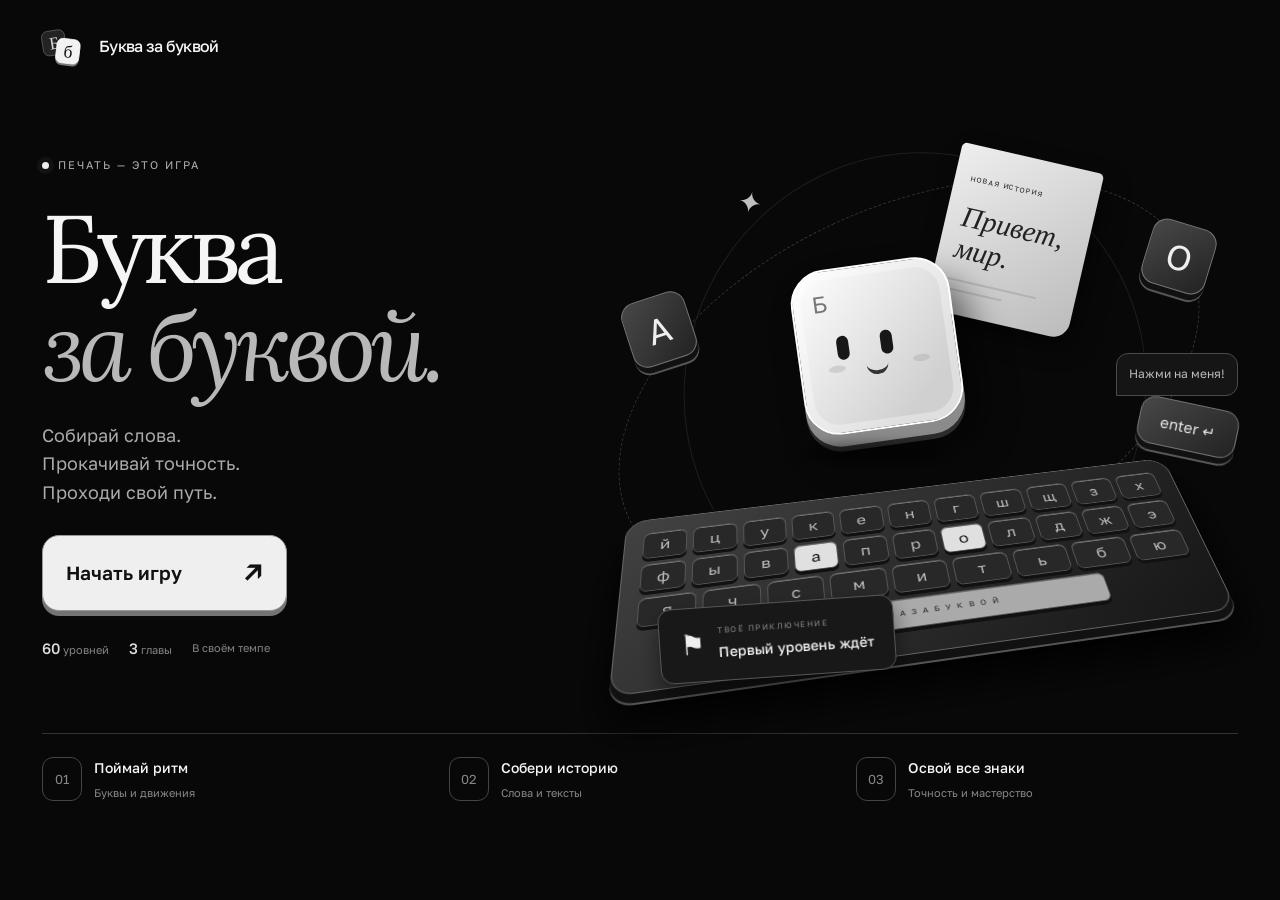
==== commit 7e2e41dd: "Add files via upload" ====
--- a/index.html
+++ b/index.html
@@ -1,188 +1,6 @@
-<!doctype html><html lang="ru"><head><meta charset="utf-8"><meta name="viewport" content="width=device-width,initial-scale=1"><title>Буква за буквой — тренажёр слепой печати на русском</title><meta name="description" content="Буква за буквой — бесплатный тренажёр слепой печати на русском языке. 30 коротких заданий, крупные буквы, подсказки для пальцев, секундомер и статистика результатов."><link rel="canonical" href="https://ludonam.github.io/1Game2/"><style>@import url('https://fonts.googleapis.com/css2?family=Golos+Text:wght@400;500;600;700&family=Lora:ital,wght@0,400;1,400&display=swap');
-:root{color-scheme:dark;--bg:#2c2c2c;--paper:#333333;--ink:#f1f1f1;--green:#d3d3d3;--muted:#c8c8c8;--line:#5f5f5f;--soft:#404040;--red:#ffb9b3;--gold:#d6d6d6;--font:'Golos Text','Trebuchet MS',sans-serif}*{box-sizing:border-box}body{margin:0;background:radial-gradient(ellipse at 78% 5%,#32323266,transparent 45%),var(--bg);color:var(--ink);font:18px/1.6 var(--font);-webkit-font-smoothing:antialiased}button,input,select{font:inherit}button{border:1px solid var(--line);border-radius:10px;padding:12px 20px;background:transparent;color:var(--ink);cursor:pointer;transition:background .2s,border-color .2s,transform .2s}button:hover{background:var(--soft);border-color:#9b9b9b}button:active{transform:translateY(1px)}button:focus-visible,a:focus-visible,input:focus-visible,select:focus-visible{outline:3px solid var(--gold);outline-offset:4px}button:disabled{opacity:.5;cursor:default}.primary{background:var(--green);color:#262626;border-color:var(--green);font-weight:600}.primary:hover{background:#e4e4e4;border-color:#e4e4e4}.text-button{border:0;padding-left:0;color:var(--muted)}header{max-width:1250px;margin:auto;padding:26px 38px;display:flex;align-items:center;justify-content:space-between;gap:20px;border-bottom:1px solid var(--line)}.brand{display:flex;gap:13px;align-items:center;color:var(--ink);text-decoration:none;font-size:23px;font-weight:500;letter-spacing:-.7px}.brand-mark{border:1px solid #808080;border-radius:12px;width:43px;height:43px;display:grid;place-content:center;font:27px 'Lora',Georgia,serif;color:var(--green);background:#3e3e3e}.brand small{display:block;font-size:11px;font-weight:400;letter-spacing:1.4px;color:var(--muted)}nav{display:flex;gap:9px;align-items:center}nav button{font-size:15px;border-color:transparent;padding:9px 14px;color:var(--muted)}nav button.selected{background:#474747;color:var(--green)}nav #account{border-color:var(--line);margin-left:12px}main{max-width:1180px;padding:0 32px;margin:45px auto;min-height:65vh}.eyebrow{font-size:11px;font-weight:500;letter-spacing:2.5px;color:var(--green);display:flex;align-items:center;gap:9px}.status-dot{width:6px;height:6px;border-radius:50%;background:var(--green);box-shadow:0 0 0 5px #d3d3d30c}h1{font:400 clamp(38px,4.8vw,62px)/1.23 'Lora',Georgia,serif;letter-spacing:-1.8px;margin:20px 0}h1 em{color:var(--green);font-weight:400}h2{font:400 27px/1.3 'Lora',Georgia,serif;letter-spacing:-.5px}h3{font-size:21px;font-weight:500;line-height:1.3}p{max-width:780px}.muted{color:var(--muted)}.hero{display:grid;grid-template-columns:1fr 340px;gap:30px;align-items:center;padding:14px 0 45px}.hero p{font-size:17px;line-height:1.8;margin-bottom:27px}.hero-actions{display:flex;align-items:center;gap:20px;flex-wrap:wrap}.hero-actions .primary{font-size:16px;padding:15px 23px}.hero-actions .primary span{margin-left:25px}.hero-note{font-size:12px;color:var(--muted)}.ornament{position:relative;height:300px;isolation:isolate}.orbit{position:absolute;inset:30px 25px;border:1px solid #5a5a5a55;border-radius:50%;transform:rotate(-35deg)}.o2{inset:63px -10px;transform:rotate(40deg)}.floating-key{position:absolute;display:grid;place-content:center;width:93px;height:100px;border-radius:20px;border:1px solid #727272;background:linear-gradient(150deg,#4e4e4e,#2b2b2b);box-shadow:0 8px 0 #151515,0 22px 40px #00000022,inset 0 1px #cfcfcf33;font:italic 49px 'Lora',Georgia,serif;color:#e7e7e7;transform:rotate(-14deg)}.fk1{top:42px;left:52px}.fk2{top:99px;left:173px;transform:rotate(12deg);background:linear-gradient(150deg,#515151,#2f2f2f);border-color:#727272;color:#e1e1e1}.fk3{top:168px;left:80px;width:73px;height:79px;font-size:38px;transform:rotate(-3deg);color:#c8c8c8;background:linear-gradient(150deg,#454545,#2b2b2b);border-color:#6b6b6b}.ornament-caption{position:absolute;right:0;bottom:0;font-size:11px;letter-spacing:.5px;color:var(--muted);text-align:right}.section-heading{display:flex;align-items:center;justify-content:space-between;gap:15px;margin:13px 0 20px}.section-heading h2{margin:0}.section-heading>span{font-size:13px;color:var(--muted)}.tabs{display:flex;gap:10px}.tabs button{display:flex;align-items:center;gap:12px;flex:1;justify-content:flex-start;text-align:left;font-size:15px;padding:17px 18px}.tab-number{font-size:12px;letter-spacing:1px;opacity:.6}.tabs small{margin-left:auto;font-size:11px;color:inherit;opacity:.65}.tabs .active{background:#484848;border-color:#9e9e9e;color:#ebebeb}.group-description{font-size:14px;color:var(--muted);margin:18px 0 24px}.grid{display:grid;grid-template-columns:repeat(3,minmax(0,1fr));gap:14px}.card{background:var(--paper);border:1px solid var(--line);border-radius:15px;padding:23px}.lesson-card{display:flex;flex-direction:column;align-items:stretch;text-align:left;min-height:193px;transition:transform .25s,background .25s,border-color .25s;animation:card-enter .45s both;animation-delay:calc(var(--order)*25ms)}.lesson-card:hover{background:#414141;border-color:#a4a4a4;transform:translateY(-4px)}.card-top{display:flex;align-items:center;justify-content:space-between}.number{font-size:12px;letter-spacing:2px;color:var(--muted)}.lesson-arrow{color:var(--green);font-size:20px}.lesson-card h3{margin:19px 0 9px}.lesson-detail{font-size:13px;color:var(--muted)}.lesson-bottom{margin-top:auto;padding-top:23px;display:flex;justify-content:space-between;font-size:11px;color:var(--muted);gap:10px}.lesson-bottom span{color:var(--green)}.completed{border-color:#858585}.completed .number{color:var(--green)}.storage-note{font-size:12px;color:var(--muted);margin-top:25px}.train-top{display:flex;justify-content:space-between;align-items:center;gap:15px;color:var(--muted);font-size:13px}.train-heading{display:flex;align-items:center;justify-content:space-between;gap:20px;margin:12px 0}.train-heading h1{font-size:38px;letter-spacing:-1px;margin:15px 0}.lesson-focus{font-size:15px;color:var(--green);letter-spacing:2px}.metrics{display:grid;grid-template-columns:repeat(4,minmax(0,1fr));gap:10px;margin:20px 0 28px}.metric{padding:13px 20px;border-left:1px solid var(--line)}.metric:first-child{border-left:0;padding-left:0}.metric strong{display:block;font-size:29px;line-height:1.2;font-weight:500;font-variant-numeric:tabular-nums}.metric span{font-size:12px;color:var(--muted)}.typing-card{background:var(--paper);border:1px solid var(--line);border-radius:18px;padding:22px 0 16px;overflow:hidden}.typing-meta{display:flex;justify-content:space-between;padding:0 25px;font-size:10px;color:var(--muted);letter-spacing:1.5px}.passage{font:500 48px/1.6 var(--font);position:relative;height:174px;overflow:hidden;cursor:text;outline-offset:-5px!important;white-space:nowrap;letter-spacing:1px;font-variant-ligatures:none}.track{position:absolute;left:26%;top:38px;display:flex;align-items:center;width:max-content;transition:transform .18s cubic-bezier(.22,.7,.25,1);will-change:transform}.glyph{display:inline-block;position:relative;white-space:pre;min-width:.38em;color:#ececec;transition:color .15s,background .15s}.glyph.done{color:#9f9f9f}.glyph.current{color:#f9f9f9;background:#d3d3d315;border-radius:5px}.caret-line{position:absolute;left:26%;top:38px;height:1.6em;width:2px;background:var(--green);z-index:2;box-shadow:0 0 13px #d3d3d340}.passage:after{content:'';position:absolute;inset:0;pointer-events:none;background:linear-gradient(90deg,var(--paper),transparent 12%,transparent 85%,var(--paper))}.wrong .current{color:#ffc1b6;background:#b1554530}.wrong .caret-line{background:var(--red)}.paused{position:absolute;inset:0;display:grid;place-content:center;font-size:26px;white-space:normal;z-index:4;background:var(--paper);color:var(--muted)}.is-paused .track,.is-paused .caret-line{visibility:hidden}progress{display:block;width:calc(100% - 50px);margin:0 25px;height:3px;border:0;background:#585858;accent-color:var(--green);border-radius:2px}progress::-webkit-progress-bar{background:#585858;border-radius:2px}progress::-webkit-progress-value{background:var(--green);border-radius:2px;transition:width .2s}progress::-moz-progress-bar{background:var(--green)}.input-note{font-size:13px;min-height:23px;margin:16px 25px 0;color:var(--muted)}.toolbar{display:flex;align-items:center;gap:10px;flex-wrap:wrap;margin:20px 0 26px}.toolbar button{font-size:14px}.font-control{margin:0 0 0 auto;display:flex;align-items:center;gap:8px;font-size:13px;color:var(--muted)}select{background:var(--paper);border:1px solid var(--line);border-radius:8px;padding:9px;color:var(--ink);font-size:13px}.keyboard{max-width:790px;margin:22px auto}.keyrow{display:flex;justify-content:center;gap:6px;margin:6px}.key{display:grid;place-content:center;width:48px;height:46px;background:#3a3a3a;border:1px solid #6f6f6f;border-bottom:3px solid #242424;border-radius:8px;font-size:19px;color:#dddddd;transition:background .1s,color .1s,transform .1s}.key.lit{background:var(--green);color:#262626;border-color:#b0b0b0;transform:translateY(2px)}.key.space{width:300px;font-size:12px}.key.shift{width:80px;font-size:12px}.finger{color:var(--green);text-align:center;font-size:14px;min-height:26px}.hands{display:flex;justify-content:center;gap:35px;margin:13px 0 0}.hand{display:flex;gap:5px;align-items:flex-end}.digit{border-radius:14px 14px 6px 6px;font-size:10px;padding:7px;min-width:36px;text-align:center;color:#c7c7c7;background:#464646;transition:background .15s}.digit.on{background:#c3c3c3;color:#262626}.hint{color:var(--muted);font-size:13px;min-height:20px}.notice{padding:16px 20px;border-left:3px solid var(--gold);background:#d6d6d60c;color:var(--gold);font-size:14px}.result{text-align:center;padding:24px 0}.result>.eyebrow{justify-content:center}.result h1{color:var(--green)}.result p{margin:20px auto;color:var(--muted)}.result .metrics{max-width:800px;margin:35px auto}.result button{margin:6px}.chart{width:100%;height:200px}.chart text{fill:var(--muted);font:12px var(--font)}.tablewrap{overflow:auto}table{width:100%;border-collapse:collapse;font-size:15px}td,th{padding:14px;text-align:left;border-bottom:1px solid var(--line)}th{color:var(--muted);font-weight:400}main>.card{margin-bottom:20px}dialog{max-width:470px;width:94%;background:var(--paper);color:var(--ink);border:1px solid #939393;border-radius:19px;padding:30px}dialog::backdrop{background:#1b1b1baa;backdrop-filter:blur(6px)}label{display:block;margin:14px 0;font-size:15px}input{display:block;width:100%;padding:12px;background:var(--bg);border:1px solid var(--line);border-radius:8px;color:var(--ink)}form button{margin:5px;font-size:14px}#authstatus{color:var(--gold);font-size:14px}#authnote{font-size:14px;color:var(--muted)}footer{max-width:1180px;margin:60px auto 0;padding:25px 32px 35px;border-top:1px solid var(--line);color:#bebebe;font-size:12px;text-align:center;letter-spacing:.5px}.page-enter{animation:page-enter .4s cubic-bezier(.2,.7,.3,1) both}@keyframes page-enter{from{opacity:0;transform:translateY(10px)}to{opacity:1;transform:translateY(0)}}@keyframes card-enter{from{opacity:0;transform:translateY(8px)}to{opacity:1;transform:translateY(0)}}[hidden]{display:none!important}@media(max-width:850px){header{padding:22px;flex-wrap:wrap}.brand{font-size:21px}main{padding:0 22px;margin-top:30px}.hero{grid-template-columns:1fr 230px;gap:10px}.ornament{transform:scale(.8);transform-origin:right center}.tabs button{font-size:13px;padding:13px 12px;gap:7px}.tabs small{display:none}.grid{grid-template-columns:repeat(2,minmax(0,1fr))}.section-heading h2{font-size:23px}.lesson-card{min-height:180px}.key{width:42px;height:42px}.train-top>span:last-child{display:none}}@media(max-width:580px){header{padding:18px 16px;gap:15px}nav{width:100%;justify-content:space-between}nav button{font-size:13px;padding:8px 10px}nav #account{margin-left:0}.hero{grid-template-columns:1fr;padding:8px 0 30px}.ornament{display:none}h1{font-size:38px;letter-spacing:-1px}.hero p{font-size:15px}.hero-note{font-size:11px}.section-heading h2{font-size:21px;max-width:200px}.section-heading>span{font-size:11px;white-space:nowrap}.tabs{gap:6px}.tabs button{flex-direction:column;align-items:flex-start;gap:2px;font-size:12px;padding:11px 10px}.grid{gap:10px}.lesson-card{padding:16px;min-height:185px}.lesson-card h3{font-size:18px}.lesson-detail{font-size:12px}.lesson-bottom{font-size:10px;flex-wrap:wrap}.metrics{gap:0}.metric{padding:10px}.metric strong{font-size:23px}.metric span{font-size:10px}.train-heading{display:block}.train-heading h1{font-size:30px}.lesson-focus{font-size:12px}.passage{height:160px}.track,.caret-line{left:23%;top:35px}.keyrow{gap:3px;margin:4px 0}.key{flex:1;width:auto;min-width:0;font-size:15px;height:37px;border-radius:5px}.key.shift{flex:1}.key.space{flex:4}.hands{gap:18px}.digit{padding:6px 4px;min-width:29px;font-size:9px}.font-control{margin-left:0;width:100%}.toolbar button{font-size:13px}main{padding:0 16px}.hero-actions{gap:13px}.result h1{font-size:37px}}@media(prefers-reduced-motion:reduce){*,*:before,*:after{animation:none!important;transition:none!important;scroll-behavior:auto!important}}
-
-/* Compact composition and large, explicit actions for comfortable everyday use. */
-body{background:var(--bg);font-size:17px}header{max-width:1120px;padding:19px 32px}.brand{font-size:22px}.brand small{font-size:12px;letter-spacing:.4px}.brand-mark{width:39px;height:39px;font-size:25px}nav button{font-size:17px;min-height:48px;padding:10px 16px}nav button.selected{border:1px solid #8c8c8c}main{max-width:1040px;margin:28px auto;min-height:0}.hero{display:block;padding:0 0 23px}.hero h1{font:400 35px/1.3 'Lora',Georgia,serif;letter-spacing:-.7px;margin:8px 0}.hero h1 em{font-style:normal;color:var(--ink)}.hero p{font-size:17px;margin:10px 0 19px}.hero-actions{gap:18px}.hero-actions .primary{font-size:20px;min-height:58px;padding:13px 27px}.hero-note{font-size:14px}.section-heading{margin:9px 0 17px}.section-heading h2{font:500 22px var(--font);letter-spacing:0}.section-heading>span{font-size:14px}.tabs{gap:10px}.tabs button{font-size:18px;min-height:57px;padding:13px 18px;gap:10px}.tabs small{font-size:13px}.group-description{font-size:15px;line-height:1.5;margin:15px 0 19px}.grid{grid-template-columns:repeat(2,minmax(0,1fr));gap:11px}.lesson-card{display:flex;flex-direction:row;align-items:center;gap:15px;min-height:91px;padding:17px 19px;animation-delay:0ms}.lesson-card:hover{transform:none;background:#414141}.level-badge{flex:none;display:grid;place-content:center;width:39px;height:39px;border:1px solid #7c7c7c;border-radius:10px;font-size:17px;color:var(--green)}.lesson-copy{display:flex;flex:1;flex-direction:column;gap:3px}.lesson-name{font-size:19px;font-weight:500;line-height:1.3}.lesson-detail{font-size:14px;line-height:1.4}.lesson-arrow{font-size:23px}.storage-note{font-size:13px;margin:21px 0 0}.train-top{padding:0;color:var(--muted);font-size:14px}.train-top .eyebrow{font-size:12px;letter-spacing:1px}.train-heading{margin:6px 0 0}.train-heading h1{font:500 29px/1.3 var(--font);letter-spacing:-.6px;margin:13px 0}.lesson-focus{font-size:15px}.metrics{margin:13px 0 20px}.metric{padding:8px 20px}.metric strong{font-size:25px}.metric span{font-size:14px}.typing-card{padding-top:17px;border-color:#7c7c7c}.typing-meta{font-size:12px;letter-spacing:.8px}.passage{height:150px}.track,.caret-line{top:28px}.input-note{font-size:15px;margin-top:14px}.toolbar{gap:12px;margin:18px 0 18px}.toolbar button{min-height:58px;padding:13px 23px;font-size:19px;font-weight:500}.toolbar #pause{min-width:175px;background:#d6d6d6;color:#2c2c2c;border-color:#d6d6d6}.toolbar #pause:hover{background:#e5e5e5}.control-secondary{background:#494949;border-color:#939393;color:#f9f9f9}.control-secondary:hover{background:#595959}.font-control{width:100%;margin:2px 0 0;justify-content:flex-end;font-size:14px}.font-control select{font-size:15px;padding:8px 12px}.keyboard{margin:16px auto 12px;max-width:740px}.keyrow{gap:6px;margin:5px}.key{height:40px;width:43px;font-size:19px}.key.space{width:275px;font-size:14px}.key.shift{font-size:13px}.finger{font-size:16px;min-height:25px}.hands{margin-top:10px;gap:26px}.digit{font-size:12px;padding:6px 8px;min-width:41px}.paused{font-size:24px;text-align:center;gap:8px;padding:16px}.paused strong{font-weight:500}.paused span{font-size:16px}.hint{font-size:14px;min-height:0}.result{padding:12px 0}.result h1{font-size:40px}.result button{font-size:19px;min-height:56px;padding:13px 25px}.result .primary{background:#d6d6d6;color:#2c2c2c;border-color:#d6d6d6}.result .metrics{margin:25px auto}footer{max-width:1040px;margin:31px auto 0;padding-top:18px;font-size:13px;letter-spacing:0}.page-enter{animation-duration:.25s}.lesson-card{animation-duration:.22s}
-@media(max-width:850px){header{padding:18px 22px}.train-top{flex-wrap:wrap;gap:7px}.train-top>span:last-child{display:none}.tabs button{font-size:17px}.tabs small{display:block}.toolbar button{padding:13px 20px}.font-control{justify-content:flex-start}.lesson-card{padding:15px;gap:11px}}
-@media(max-width:580px){header{padding:17px 16px;gap:12px}.brand{font-size:22px}nav{justify-content:flex-start;gap:10px}nav button{font-size:17px;padding:10px 17px}main{margin-top:21px}.hero h1{font-size:29px;line-height:1.3}.hero p{font-size:16px}.hero-actions .primary{width:100%;font-size:20px}.hero-actions{gap:9px}.hero-note{font-size:14px}.section-heading h2{font-size:20px;max-width:none}.section-heading>span{font-size:12px}.tabs{gap:6px}.tabs button{font-size:15px;flex-direction:column;align-items:center;justify-content:center;padding:11px 5px;line-height:1.3}.tabs small{margin:3px 0 0;font-size:12px}.grid{grid-template-columns:1fr;gap:9px}.lesson-card{min-height:78px;padding:13px 16px}.lesson-name{font-size:19px}.lesson-detail{font-size:14px}.lesson-copy{gap:2px}.level-badge{width:36px;height:36px}.train-heading h1{font-size:26px;margin-bottom:8px}.lesson-focus{font-size:13px}.metric{padding:7px 10px}.metric strong{font-size:23px}.metric span{font-size:12px}.typing-meta{font-size:11px;padding:0 16px}.input-note{font-size:14px;margin-left:16px;margin-right:16px}.toolbar{display:grid;grid-template-columns:1fr 1fr;gap:10px}.toolbar #pause{grid-column:1/-1;min-width:0}.toolbar button{min-height:57px;font-size:17px;padding:12px 10px}.font-control{grid-column:1/-1}.keyrow{gap:3px;margin:4px 0}.key{height:35px;font-size:16px;min-width:0}.key.space{width:auto}.key.shift{font-size:11px}.hands{gap:15px}.digit{font-size:10px;min-width:29px;padding:5px}.finger{font-size:14px}.paused span{font-size:14px}.result h1{font-size:32px}.result button{width:100%;margin:5px 0}.storage-note{font-size:12px}footer{font-size:12px}}
-
-/* Black theme: quiet surfaces, clear controls, no floating text caret. */
-:root{--bg:#080808;--paper:#141414;--ink:#f5f5f5;--green:#eeeeee;--muted:#bdbdbd;--line:#383838;--soft:#242424;--gold:#ffffff}
-.brand-mark{position:relative;display:block;flex:none;width:54px;height:48px;border:0;border-radius:0;background:none;overflow:visible}.brand-key{position:absolute;display:grid;place-items:center;width:34px;height:36px;border-radius:9px;font:500 25px/1 Georgia,serif;letter-spacing:-1px}.brand-key:first-child{left:0;top:0;background:#232323;color:#d6d6d6;border:1px solid #666;transform:rotate(-9deg)}.brand-key:last-child{right:0;bottom:0;background:#f2f2f2;color:#111;border:1px solid #fff;box-shadow:0 3px 0 #777;transform:rotate(7deg)}
-.primary,.toolbar #pause,.result .primary{background:#f0f0f0;color:#111;border-color:#f0f0f0}.primary:hover,.toolbar #pause:hover,.result .primary:hover{background:#fff;border-color:#fff}.control-secondary{background:#252525;color:#f5f5f5;border-color:#666}.control-secondary:hover{background:#333}.tabs .active,nav button.selected{background:#292929;color:#fff;border-color:#888}.lesson-card:hover{background:#202020}.typing-card{border-color:#494949}.key{background:#222;color:#eee;border-color:#555;border-bottom-color:#080808}.key.lit,.digit.on{background:#eee;color:#111;border-color:#fff}.digit{background:#2c2c2c;color:#ccc}.glyph{color:#f0f0f0}.glyph.done{color:#777}.glyph.current{color:#fff;background:transparent;border-radius:0;box-shadow:inset 0 -3px #eee}.wrong .current{color:#ffb9b3;background:#b1554530;box-shadow:inset 0 -3px #ffb9b3}.passage{cursor:default;caret-color:transparent}progress,progress::-webkit-progress-bar{background:#363636}
-
-/* A quiet, sculptural entry. Only transforms and opacity are animated. */
-header{border-bottom-color:#242424}.brand small{display:none}.brand{font-size:20px}.brand-mark{transform:scale(.85);transform-origin:left center;margin-right:-5px}nav button{border-radius:999px}main.home-view{max-width:1160px;margin:0 auto}.welcome{display:grid;grid-template-columns:1fr 1fr;align-items:center;gap:20px;min-height:570px;padding:38px 0 64px}.welcome h1{font:400 clamp(52px,6.6vw,86px)/1.07 'Lora',Georgia,serif;letter-spacing:-3px;margin:0 0 42px}.welcome h1 em{font-weight:400;color:#b9b9b9}.welcome-start{min-width:210px;min-height:62px;display:inline-flex;align-items:center;justify-content:space-between;gap:46px;padding:16px 25px;border-radius:16px;font-size:22px}.welcome-start span{font-size:27px}.welcome-art{position:relative;height:450px;perspective:1100px;isolation:isolate}.art-stage{position:absolute;inset:0;transform-style:preserve-3d;transform:rotateX(8deg) rotateY(-16deg) rotateZ(-7deg);animation:sculpture-arrive 1.15s cubic-bezier(.2,.7,.2,1) both}.art-board{position:absolute;left:4%;right:3%;top:47%;height:190px;border:1px solid #666;border-radius:24px;background:linear-gradient(145deg,#565656,#202020 80%);transform:rotateX(38deg);box-shadow:0 9px 0 #151515,0 11px 0 #404040,0 34px 38px #0009;padding:18px}.art-keys{display:flex;flex-direction:column;gap:8px}.art-row{display:flex;gap:8px;justify-content:center}.art-key{display:grid;place-items:center;flex:1;height:35px;border-radius:7px;background:linear-gradient(#3b3b3b,#292929);box-shadow:0 4px 0 #101010,inset 0 1px #777;border:1px solid #4e4e4e;font-size:20px;color:#eee}.art-space{width:57%;height:24px;border-radius:7px;background:#c8c8c8;box-shadow:0 4px 0 #555,inset 0 1px #fff}.art-paper{position:absolute;left:23%;top:3%;width:56%;height:250px;padding:26px;border-radius:4px 4px 20px 20px;background:linear-gradient(120deg,#faf9f6,#c9c7c1);color:#242424;transform:translateZ(-30px) rotateZ(9deg);box-shadow:8px 18px 38px #0006}.paper-caption{font-size:11px;letter-spacing:1px}.paper-letter{display:block;font:italic 100px/1.4 'Lora',Georgia,serif;letter-spacing:-10px}.paper-rule{display:block;width:100%;height:1px;background:#999;margin:12px 0}.paper-rule.short{width:63%}.loose-key{position:absolute;display:grid;place-items:center;width:76px;height:78px;border-radius:18px;color:#171717;background:linear-gradient(130deg,#fff,#b9b9b9);border:1px solid #eee;box-shadow:0 7px 0 #606060,0 21px 28px #0008;font:italic 43px 'Lora',Georgia,serif;transform:translateZ(40px) rotate(-14deg)}.loose-a{left:0;top:16%;animation:key-arrive .95s .12s both}.loose-o{right:-1%;top:9%;width:58px;height:60px;font-size:35px;transform:translateZ(20px) rotate(18deg);animation:key-arrive .95s .2s both}.art-orbit{position:absolute;left:0;right:0;top:21%;height:210px;border:1px solid #303030;border-radius:50%;transform:translateZ(-90px) rotate(-22deg);z-index:-1}.home-header nav{visibility:hidden;pointer-events:none}.home-footer{display:none}.page-enter{transform-origin:50% 12%;animation:screen-arrive .55s cubic-bezier(.2,.7,.2,1) both}.hero{padding-bottom:30px}.hero h1{font-size:36px}.tabs{padding:5px;background:#141414;border:1px solid #333;border-radius:18px}.tabs button{border-color:transparent;border-radius:12px}.tabs .active{background:#efefef;color:#141414;border-color:#efefef}.lesson-card{border-radius:16px;background:#111;border-color:#393939;padding:18px 20px;transition:background .18s,border-color .18s}.lesson-card:hover{background:#1b1b1b;border-color:#777}.level-badge{background:#222;border-color:#555;color:#eee}.lesson-name{font-weight:400}.lesson-arrow{color:#bbb}.completed .level-badge{background:#e1e1e1;color:#111}.typing-card{border-radius:22px;background:#141414}.toolbar button{border-radius:14px}.metric span{color:#bdbdbd}.storage-note{color:#bdbdbd}.welcome-art *{pointer-events:none}
-@keyframes screen-arrive{from{opacity:0;transform:perspective(1200px) translateY(18px) rotateX(3deg)}to{opacity:1;transform:none}}@keyframes sculpture-arrive{from{opacity:0;transform:rotateX(18deg) rotateY(-30deg) rotateZ(-10deg) translateY(25px)}to{opacity:1;transform:rotateX(8deg) rotateY(-16deg) rotateZ(-7deg)}}@keyframes key-arrive{from{opacity:0;translate:0 -25px}to{opacity:1;translate:0 0}}
-@media(max-width:850px){.welcome{min-height:510px;gap:0}.welcome h1{font-size:60px}.welcome-art{height:370px}.art-board{height:168px;padding:14px}.art-key{height:29px;font-size:16px}.art-row{gap:5px}.art-paper{height:220px;padding:20px}.paper-letter{font-size:82px}.loose-key{width:58px;height:60px;font-size:34px}.loose-o{width:48px;height:50px;font-size:29px}.home-header{flex-wrap:nowrap}.home-header nav{display:none}}
-@media(max-width:580px){.welcome{grid-template-columns:1fr;padding:24px 0 35px;text-align:center;gap:0}.welcome-copy{display:contents}.welcome h1{font-size:53px;letter-spacing:-2px;margin:0;grid-row:1}.welcome-art{height:310px;max-width:355px;width:100%;margin:8px auto 16px;grid-row:2}.welcome-start{grid-row:3;justify-self:center;width:85%;max-width:320px}.art-paper{height:195px}.paper-letter{font-size:70px}.art-board{height:157px}.art-key{height:26px}.art-space{height:20px}.hero h1{font-size:29px}.tabs button{font-size:15px}.home-header{padding-top:18px}.art-stage{animation-duration:.7s}}
-@media(prefers-reduced-motion:reduce){.art-stage,.loose-key,.page-enter{animation:none!important}.track{transition:none!important}}
-
-/* Editorial cover and a deliberate exit-to-entry transition. */
-.home-header{border-bottom:0}.home-header .brand>span:last-child{display:none}.home-header .brand-mark{transform:scale(1);margin:0}.home-view{overflow:hidden}.welcome{position:relative;min-height:610px;padding-bottom:95px}.welcome h1{font-size:clamp(56px,7.5vw,96px);letter-spacing:-4px}.welcome-start{width:76px;height:76px;min-width:76px;min-height:76px;border-radius:50%;padding:0;justify-content:center;border:1px solid #999;background:#efefef;transition:transform .25s,background .25s}.welcome-start:hover{transform:translateX(5px);background:#fff}.welcome-start:disabled{opacity:1}.entry-arrow{position:relative;width:27px;height:2px;background:#111}.entry-arrow:after{content:'';position:absolute;right:0;top:-6px;width:12px;height:12px;border-top:2px solid #111;border-right:2px solid #111;transform:rotate(45deg)}.paper-letter{padding-top:15px}.levels-reveal{animation:levels-unfold .7s cubic-bezier(.16,1,.3,1) both}.levels-reveal .lesson-card{animation:level-unfold .6s cubic-bezier(.16,1,.3,1) both;animation-delay:calc(90ms + var(--order)*28ms)}
-@keyframes levels-unfold{from{opacity:0;transform:perspective(1400px) translateY(35px) rotateX(5deg) scale(.98)}to{opacity:1;transform:none}}@keyframes level-unfold{from{opacity:0;transform:translateY(18px)}to{opacity:1;transform:none}}
-@media(max-width:580px){.welcome{min-height:0;padding:20px 0 40px}.welcome h1{font-size:58px;letter-spacing:-2px}.welcome-start{width:72px;height:72px;min-width:72px;min-height:72px}.welcome-copy{display:block}.welcome{display:flex;flex-direction:column}.welcome-copy{display:contents}.welcome h1{order:0}.welcome-art{order:1}.welcome-start{order:2}.home-header{padding-bottom:0}}
-@media(prefers-reduced-motion:reduce){.levels-reveal,.levels-reveal .lesson-card{animation:none!important}.welcome-start:hover{transform:none}}
-@media(prefers-reduced-motion:reduce){.levels-reveal{animation:quiet-reveal .35s ease-out both!important}.levels-reveal .lesson-card{animation:none!important}}@keyframes quiet-reveal{from{opacity:0}to{opacity:1}}
+<!doctype html><html lang="ru"><head><meta charset="utf-8"><meta name="viewport" content="width=device-width,initial-scale=1"><title>Буква за буквой — тренажёр слепой печати на русском</title><meta name="description" content="Буква за буквой — бесплатный тренажёр слепой печати на русском языке. 60 заданий, крупные буквы, подсказки для пальцев, секундомер и статистика результатов."><link rel="canonical" href="https://ludonam.github.io/1Game2/"><link rel="stylesheet" href="style.css?v=7"><meta name="google-site-verification" content="vf21cOIBv75RmZdq2XQK0XrYcTpfyXjGR3hVkFxrdPk" /></head><body>
+<header><a class="brand" href="#" aria-label="Буква за буквой — на главный экран"><span class="brand-mark" aria-hidden="true"><span class="brand-key">Б</span><span class="brand-key">б</span></span> <span>Буква за буквой<small>Учимся печатать легко</small></span></a><nav><button data-page="levels">Уровни</button><button data-page="stats">Мои результаты</button><button id="account">Войти</button></nav></header>
+<main id="main"><h1>Буква за буквой — тренажёр слепой печати</h1><p>Учись печатать на русской клавиатуре в своём темпе. Бесплатный тренажёр предлагает 60 заданий: упражнения на буквы, простые тексты и тексты со знаками препинания. Крупные буквы, бегущая строка и подсказки для пальцев помогают заниматься с комфортом.</p><p>После занятия можно посмотреть время, точность, скорость печати и ошибки. Без входа результаты сохраняются в этом браузере.</p><noscript><p>Для запуска упражнений включи JavaScript в настройках браузера.</p></noscript></main><footer>Каждая буква — маленький шаг вперёд. Занимайся в своём темпе.</footer>
+<dialog id="auth"><form id="authform"><h2 id="authtitle">Вход в аккаунт</h2><p id="authnote"></p><label>Логин<input name="login" autocomplete="username" required minlength="3" maxlength="32" pattern="[A-Za-z0-9_]+" title="Латинские буквы, цифры и знак подчёркивания"></label><label id="emailwrap" hidden>Почта<input name="email" type="email" autocomplete="email"></label><label>Пароль<input name="password" type="password" autocomplete="current-password" minlength="8" required></label><p id="authstatus" role="status"></p><button class="primary" type="submit">Продолжить</button><button type="button" id="switchauth">Создать аккаунт</button><button type="button" id="forgot">Забыли пароль?</button><button type="button" id="closeauth">Закрыть</button></form></dialog>
+<script src="config.js?v=7"></script><script src="lessons.js?v=7"></script><script src="app.js?v=7"></script></body></html>
 
-</style><meta name="google-site-verification" content="vf21cOIBv75RmZdq2XQK0XrYcTpfyXjGR3hVkFxrdPk" /></head><body>
-<header><a class="brand" href="#" aria-label="Буква за буквой — на главный экран"><span class="brand-mark" aria-hidden="true"><span class="brand-key">Б</span><span class="brand-key">б</span></span> <span>Буква за буквой<small>Учимся печатать легко</small></span></a><nav><button data-page="levels">Уровни</button><button data-page="stats">Мои результаты</button><button id="account">Войти</button></nav></header>
-<main id="main"><h1>Буква за буквой — тренажёр слепой печати</h1><p>Учись печатать на русской клавиатуре в своём темпе. Бесплатный тренажёр предлагает 30 заданий: упражнения на буквы, простые тексты и тексты со знаками препинания. Крупные буквы, бегущая строка и подсказки для пальцев помогают заниматься с комфортом.</p><p>После занятия можно посмотреть время, точность, скорость печати и ошибки. Без входа результаты сохраняются в этом браузере.</p><noscript><p>Для запуска упражнений включи JavaScript в настройках браузера.</p></noscript></main><footer>Каждая буква — маленький шаг вперёд. Занимайся в своём темпе.</footer>
-<dialog id="auth"><form id="authform"><h2 id="authtitle">Вход в аккаунт</h2><p id="authnote"></p><label>Логин<input name="login" autocomplete="username" required minlength="3" maxlength="32" pattern="[A-Za-z0-9_]+" title="Латинские буквы, цифры и знак подчёркивания"></label><label id="emailwrap" hidden>Почта<input name="email" type="email" autocomplete="email"></label><label>Пароль<input name="password" type="password" autocomplete="current-password" minlength="8" required></label><p id="authstatus" role="status"></p><button class="primary" type="submit">Продолжить</button><button type="button" id="switchauth">Создать аккаунт</button><button type="button" id="forgot">Забыли пароль?</button><button type="button" id="closeauth">Закрыть</button></form></dialog>
-<script>// Здесь нужны только публичные настройки проекта Supabase. Не вставляй service_role или секретные ключи.
-window.APP_CONFIG = { supabaseUrl: '', supabaseAnonKey: '' };
-</script><script>(() => {
-const themes = [
-['Утро в саду','Утром сад просыпается вместе с солнцем. На листьях блестят прозрачные капли росы. Возле забора цветут белые ромашки и синие колокольчики. Бабушка выходит на дорожку и останавливается возле яблони. Она замечает маленькую птицу на нижней ветке. Птица внимательно смотрит вокруг, а потом начинает петь. В воздухе пахнет свежей травой и влажной землёй. У крыльца стоит лейка с тёплой водой. Сегодня нужно полить цветы и собрать спелую смородину. Но сначала можно немного посидеть на скамейке. Солнечный луч медленно движется по деревянному столу. За деревьями слышен тихий разговор соседей. Такой спокойный час помогает заметить красоту самых обычных вещей. Впереди целый день, и торопиться совсем не хочется.'],
-['Домашний уют','В комнате тепло и тихо. На столе лежит чистая скатерть, рядом стоит чашка чая. Через открытое окно входит свежий воздух. Лёгкая занавеска едва заметно колышется от ветра. На полке стоят любимые книги и семейные фотографии. У каждой фотографии есть своя небольшая история. На одной вся семья собралась возле старого дома. На другой дети впервые увидели большое море. Хозяйка берёт мягкую тряпку и вытирает пыль с полки. Затем поправляет цветы и открывает книгу на нужной странице. Из кухни доносится аромат яблочного пирога. Скоро придут гости, и можно будет долго разговаривать обо всём. А пока приятно послушать тишину и отдохнуть возле окна. Дом становится уютным благодаря простым привычкам и вниманию друг к другу.'],
-['Дорога к морю','Поезд отправляется ранним утром. За окном медленно проплывают дома, сады и небольшие станции. Пассажиры устраиваются на своих местах и достают дорожные сумки. На столике появляются яблоки, печенье и термос с чаем. Впереди долгая дорога к морю. Можно смотреть в окно и угадывать названия незнакомых деревень. За полями начинается лес, а потом открывается широкая река. Над водой кружат птицы. На станции проводник помогает пожилой женщине подняться в вагон. Её встречают улыбками и предлагают место у окна. Разговор постепенно объединяет попутчиков. Каждый вспоминает любимую поездку и делится своими планами. К вечеру небо становится розовым. Поезд продолжает путь, а впереди ждут новые впечатления, тёплый песок и шум прибоя.'],
-['Прогулка в лесу','Лесная тропинка начинается за деревней. Сначала она проходит возле молодых берёз, затем уводит в тень высоких сосен. Под ногами мягко шуршат сухие листья. После ночного дождя воздух кажется особенно свежим. Путники идут медленно и внимательно смотрят по сторонам. На старом пне растёт зелёный мох. Между корнями спряталась маленькая шишка. Вдалеке слышен стук дятла. Иногда тропинка становится узкой, и приходится идти друг за другом. На поляне можно остановиться и немного отдохнуть. Здесь удобно пить чай из термоса и слушать лесные звуки. Важно забрать с собой весь мусор и бережно относиться к растениям. Обратная дорога кажется знакомой, но на ней всё равно находится что увидеть.'],
-['Семейный обед','В воскресенье семья собирается за большим столом. Каждый помогает приготовить обед. Кто-то моет овощи, кто-то режет хлеб, а младшие раскладывают ложки. В кастрюле тихо кипит суп. На подоконнике остывает свежий компот. Бабушка показывает внуку, как аккуратно раскатать тесто. Он старается повторить каждое движение и задаёт вопросы. На кухне становится тесно, но всем находится дело. Когда обед готов, открывают окно и приглашают всех к столу. Сначала обсуждают новости прошедшей недели. Потом вспоминают смешные случаи из детства. Никто не смотрит на часы, потому что сегодня можно не спешить. После обеда посуду убирают вместе. Простая домашняя встреча оставляет приятное чувство близости и становится ещё одним тёплым воспоминанием.'],
-['На берегу реки','Утром река кажется почти неподвижной. В воде отражаются облака и длинные ветви ивы. Возле берега растёт высокий камыш. Иногда между стеблями появляется утка и медленно плывёт к середине реки. На деревянном мостике сидит рыбак. Рядом с ним стоят ведро и небольшая сумка. Он приветствует прохожих и снова смотрит на поплавок. Дорожка вдоль воды ведёт к старому парку. Там есть скамейки, с которых удобно наблюдать за рекой. Ветер приносит прохладу даже в жаркий день. Можно раскрыть книгу или просто смотреть на воду. Постепенно на берег приходят другие люди. Кто-то гуляет с собакой, кто-то делает фотографии. У каждого свой повод оказаться здесь, но спокойствие этого места чувствуют все.'],
-['Осенние краски','Осень постепенно меняет знакомый двор. Вчера листья были зелёными, а сегодня среди них появились золотые и красные пятна. Утренний воздух стал прохладнее. Люди достают тёплые шарфы и чаще пьют горячий чай. На дорожках лежат первые опавшие листья. Дворник собирает их в небольшие кучи. Дети выбирают самые красивые листочки для школьной работы. В парке особенно хорошо гулять после обеда. Солнце освещает деревья сбоку, и каждая ветка кажется нарисованной. На клумбах ещё цветут поздние цветы. Возле входа в парк продают яблоки нового урожая. Дома можно поставить букет листьев в простую вазу. Тогда осенние краски останутся рядом даже в дождливый день. У каждого времени года есть своя тихая красота.'],
-['Зимний вечер','За окном медленно падает снег. Двор становится светлее, а привычные звуки кажутся тише. На ветках лежат белые пушистые шапки. В комнате горит настольная лампа. Возле кресла стоит корзинка с клубками шерсти. Бабушка вяжет тёплый шарф и время от времени смотрит в окно. На кухне закипает чайник. Можно сделать перерыв, налить чай и позвонить близким. Вечером приятно узнавать, как прошёл их день. Кто-то рассказывает о работе, кто-то делится школьными новостями. Разговор получается долгим и спокойным. Потом можно включить любимую музыку или продолжить чтение. Снег за окном всё ещё идёт. Завтра двор будет совсем другим, а сегодня хорошо оставаться дома и радоваться теплу.'],
-['Поход в библиотеку','Небольшая библиотека находится возле площади. У входа висит объявление о встрече с читателями. Внутри тихо пахнет бумагой и деревянными полками. Библиотекарь здоровается и спрашивает, какую книгу хочется взять сегодня. Можно выбрать рассказ о путешествиях или сборник добрых историй. На отдельном столе лежат новые издания. Рядом стоят удобные кресла для чтения. Посетительница открывает книгу и читает первую страницу. История сразу привлекает её внимание. В ней говорится о маленьком городе и его жителях. После короткого разговора библиотекарь записывает название книги. На обратном пути можно зайти в парк. Там найдётся скамейка в тени, где приятно продолжить чтение. Хорошая книга делает обычный день немного интереснее и помогает увидеть мир глазами другого человека.'],
-['Весенние заботы','С приходом весны дни становятся длиннее. На подоконнике появляются ящики с рассадой. Молодые ростки поворачиваются к свету и с каждым днём становятся выше. Хозяйка осторожно поливает землю и проверяет, хватает ли растениям места. На столе лежит тетрадь с записями о посадках. В ней отмечены названия цветов и даты первых всходов. Скоро можно будет выйти в сад и подготовить грядки. Пока земля ещё холодная, самое время привести в порядок инструменты. У двери стоят чистые лопаты и грабли. Соседи обсуждают погоду и обмениваются семенами. Каждый надеется на хороший урожай. Но радость приносят уже сами заботы о маленьких растениях. Приятно наблюдать, как из крошечного семени постепенно появляется новая жизнь.']
-];
-const plain=s=>s.toLocaleLowerCase('ru').replace(/[^а-яё\s]/g,'').replace(/\s+/g,' ').trim();
-window.LEGACY_LESSONS=Array.from({length:30},(_,i)=>{let group=Math.floor(i/10),n=i%10;let text=themes[n][1];if(group===1)text=plain(text);if(group===0){const words=plain(text).split(' ').filter(w=>w.length>=3&&w.length<=7);text=Array.from({length:100},(_,j)=>words[(j*7+Math.floor(j/words.length))%words.length]).join(' ')}return{id:i+1,group,title:group===0?'Слова: '+themes[n][0].toLowerCase():themes[n][0],text}});
-
-const drills=[
- ['Две буквы','а о','а о о а а о а о о а','Только А, О и пробел'],
- ['Лёгкий ритм','а о','аа оо ао оа ао оа аа оо','Сочетания из двух букв'],
- ['Добавляем В и Л','а о в л','ва ла во ло ал ов вал вол','Четыре знакомые буквы'],
- ['Четыре новых движения','ф ы д ж','фы жды фы ды жы фы ды жды','Добавляем Ф, Ы, Д, Ж'],
- ['Первый ряд','ф ы в а о л д ж','фыва олдж фа ло ва до жало вода овал','Соединяем знакомые буквы'],
- ['Добавляем М и Т','м т','там том мат мама мало молот томат атом','Первые короткие слова'],
- ['Добавляем И, Н и Ь','и н ь','они нота нить мина нива вина один лимон','Расширяем набор букв'],
- ['Добавляем Е и Р','е р','море мера вера лето ветер дерево метро рано','Слова становятся длиннее'],
- ['Добавляем С и К','с к','сок лес мак кот ком свет мост место маска','Больше движений и слов'],
- ['Короткие слова','все буквы','дом сад лес кот мир чай суп луг река небо хлеб книга окно утро','Готовимся к небольшим текстам']
-];
-const simple=[
- 'у дома сад там мама и том они дома мама дала воду том полил сад там мало травы но много роз они рады мама и том идут в дом',
- 'на дворе лето ветер тихо веет у дома дерево на дереве сидит птица она поет мы идем в сад там светло и тепло у нас вода и хлеб',
- 'утром мы идем к реке вода чистая на воде свет мы сели у ивы рядом трава и цветы над рекой летит птица нам хорошо мы не спешим домой',
- 'у окна стоит стол на столе книга и чай я читаю о море там волны и ветер потом мы пьем чай и говорим о том как прошел наш день',
- 'мы готовим обед мама моет овощи я режу хлеб на плите суп рядом стоит вода скоро все придут домой мы сядем за стол и будем рады нашей встрече'
-];
-function hundred(source){const words=source.split(/\s+/);return Array.from({length:100},(_,j)=>words[j%words.length]).join(' ')}
-window.LESSONS=Array.from({length:30},(_,i)=>{
- const group=Math.floor(i/10),n=i%10;
- if(group===0)return{id:i+1,group,title:drills[n][0],focus:drills[n][1],detail:drills[n][3],text:hundred(drills[n][2]),revision:2};
- if(group===1){const text=n<5?hundred(simple[n]):plain(themes[n-5][1]);return{id:i+1,group,title:['Дом и сад','Летний день','У тихой реки','Книга и чай','Обед дома','Утро в саду','Домашний уют','Поездка к морю','Лесная прогулка','Семейный обед'][n],detail:n<5?'Короткие слова и предложения':'Связный текст без пунктуации',text,revision:2}}
- const extras=['','', '', '', '', ' Тихо ли сегодня у реки? Да, здесь спокойно!', ' Какие краски вокруг! Мы решили: завтра снова пойдём гулять.', ' Бабушка сказала: "Скоро вернусь". Кто ждёт её дома?', ' В сумке лежат вещи (книга, тетрадь и ручка). Всё ли на месте?', ' План на день: полить цветы; убрать инструменты; отдохнуть. "Начнём!" Что может быть приятнее?'];const text=themes[n][1]+extras[n];return{id:i+1,group,title:themes[n][0],detail:n<5?'Заглавные буквы, точки и запятые':'Вопросы, кавычки и другие знаки',text,revision:2};
-});
-// A fresh, compact curriculum. Older lesson sets remain available only for saved drafts.
-window.PREVIOUS_LESSONS=window.LESSONS;
-const compactDrills=[
- ['Две буквы','а о','а о а аао оао аоа аао ооа ооа аоаоао'],
- ['Меняем ритм','а о','ао оа аа оо аоо оаа аоа оао ааоо ооаа'],
- ['Добавляем В и Л','в л','в л ва ла во ло ав ол вал вол лава'],
- ['Ф, Ы, Д и Ж','ф ы д ж','ф ы д ж фы ды жы фыд жды дыж фыж'],
- ['Знакомые буквы','ф ы в а о л д ж','фа во ла до ал ов вада вода овал жало'],
- ['М и Т: первые слова','м т','ма та мо то мама там том мало молот томат'],
- ['И, Н и мягкий знак','и н ь','ни ин ми ни они нота нить мина один лимон'],
- ['Добавляем Е и Р','е р','ре ер ме ра море мера вера лето ветер дерево'],
- ['Добавляем С и К','с к','са ка со ко сок лес мак кот свет мост маска'],
- ['Короткие слова','разные буквы','дом сад лес кот мир чай луг река небо хлеб книга окно']
-];
-const compactTexts=[
- ['Дом и сад','у дома сад там мама она полила цветы потом мы сели в тени'],
- ['Летний день','летом тепло мы идем в сад на траве роса над нами синее небо'],
- ['У реки','мы пришли к реке вода тихая у воды растет ива мы сели на берегу'],
- ['Книга и чай','на столе книга и чай я читаю рассказ потом смотрю в окно там идет дождь'],
- ['Готовим обед','мы готовим обед мама моет овощи я режу хлеб скоро семья сядет за стол'],
- ['Утро в саду','утром сад просыпается на листьях блестит роса у крыльца стоят цветы бабушка берет лейку и идет по дорожке'],
- ['Домашний уют','в комнате тепло у окна стоит кресло на столе лежит книга рядом чашка чая вечером здесь приятно читать и отдыхать'],
- ['Поездка к морю','поезд отправляется утром за окном видны поля и леса мы пьем чай смотрим на облака и ждем встречи с морем'],
- ['Лесная прогулка','тропинка ведет в лес под ногами шуршат листья высоко на ветке поет птица мы идем не спеша и слушаем тихие звуки вокруг'],
- ['Встреча с семьёй','сегодня вся семья собралась дома мы вместе готовим обед потом садимся за стол и рассказываем друг другу о том как прошла неделя']
-];
-const compactPunctuation=[
- ['Первые предложения','Утро. В саду тихо. На листьях блестит роса. Мы идём по дорожке.'],
- ['Точка и запятая','Дома тепло, а за окном дождь. На столе чай, книга и яблоки. Вечер проходит спокойно.'],
- ['Перечисления','В дорогу мы взяли воду, хлеб и яблоки. За окном проплывают поля, леса и маленькие станции.'],
- ['Длиннее, но не спеша','Лесная тропинка ведёт к поляне. Мы идём медленно, смотрим на деревья и слушаем птиц. После прогулки приятно отдохнуть.'],
- ['Спокойный рассказ','В воскресенье семья собралась за столом. Пока остывал пирог, мы обсуждали новости. Потом открыли альбом, чтобы вспомнить летнюю поездку.'],
- ['Вопросы','Тихо ли сегодня у реки? Кто сидит на ветке? Мы остановились у воды, чтобы послушать птиц. Как хорошо никуда не спешить!'],
- ['Восклицания и двоеточие','Какие краски вокруг! В парке началась осень. Мы решили: завтра снова придём сюда. Что взять с собой? Термос, книгу и тёплый шарф.'],
- ['Прямая речь','Бабушка сказала: "Скоро вернусь". Она взяла сумку и вышла в сад. "Ты полила цветы?" Мы улыбнулись: сегодня всё уже готово!'],
- ['Скобки','В сумке лежат нужные вещи (книга, тетрадь и ручка). Всё ли на месте? Да, можно идти! В библиотеке нас ждёт новая встреча с читателями.'],
- ['Все знаки вместе','План на день: полить цветы; убрать инструменты; отдохнуть. "Начнём!" Мы вышли в сад (солнце уже поднялось). Что может быть приятнее? Только чашка чая после работы!']
-];
-window.LESSONS=Array.from({length:30},(_,i)=>{
- const group=Math.floor(i/10),n=i%10,entry=[compactDrills,compactTexts,compactPunctuation][group][n];
- return {id:i+1,group,title:entry[0],focus:group===0?entry[1]:'',detail:group===0?'Буквы и короткие сочетания':group===1?'Простой текст':'Предложения со знаками',text:group===0?entry[2]:entry[1],revision:3};
-});
-
-})();</script><script>const $=s=>document.querySelector(s), esc=s=>String(s).replace(/[&<>"']/g,c=>({'&':'&amp;','<':'&lt;','>':'&gt;','"':'&quot;',"'":'&#39;'}[c]));
-const cfg=window.APP_CONFIG, connected=!!(cfg.supabaseUrl&&cfg.supabaseAnonKey);let session=JSON.parse(localStorage.getItem('typing-session')||'null'),data={history:[],draft:null},run=null,group=0,page='home',hints=true,register=false,cloudQueue=Promise.resolve(),cloudTimer;
-const main=$('#main'),keyName='typing-data-'+(session?.user?.id||'guest');
-function load(){try{data=JSON.parse(localStorage.getItem('typing-data-'+(session?.user?.id||'guest')))||{history:[],draft:null}}catch{data={history:[],draft:null}}migrate()}
-function migrate(){const old=data.curriculum||1;if(old===3)return;const source=old===2?window.PREVIOUS_LESSONS:window.LEGACY_LESSONS;data.history.forEach(r=>{r.title=r.title||source.find(l=>l.id===r.id)?.title;r.revision=r.revision||old});if(data.draft&&!data.draft.text){const l=source.find(l=>l.id===data.draft.id);if(l){data.draft.text=l.text;data.draft.title=l.title;data.draft.revision=old}}data.curriculum=3}
-function textForRun(){return run.text||LESSONS.find(l=>l.id===run.id).text}
-function enterPage(){main.classList.toggle('home-view',page==='home');$('header').classList.toggle('home-header',page==='home');$('footer').classList.toggle('home-footer',page==='home');main.classList.remove('page-enter','levels-reveal');void main.offsetWidth;main.classList.add('page-enter');document.querySelectorAll('[data-page]').forEach(b=>b.classList.toggle('selected',b.dataset.page===page))}
-async function api(path,options={}){const r=await fetch(cfg.supabaseUrl+path,{...options,headers:{apikey:cfg.supabaseAnonKey,Authorization:'Bearer '+(session?.access_token||cfg.supabaseAnonKey),'Content-Type':'application/json',...options.headers}});const t=await r.text();let v;try{v=t?JSON.parse(t):null}catch{v=null}if(!r.ok)throw Error(v?.msg||v?.message||v?.error_description||v?.error||'Не удалось связаться с сервером');return v}
-async function refresh(){if(session&&session.expires_at<Date.now()/1000+90){try{session=await api('/auth/v1/token?grant_type=refresh_token',{method:'POST',body:JSON.stringify({refresh_token:session.refresh_token})});localStorage.setItem('typing-session',JSON.stringify(session))}catch{throw Error('Войди в аккаунт ещё раз, чтобы сохранить результаты в интернете.')}}}
-function save(remote=true){localStorage.setItem('typing-data-'+(session?.user?.id||'guest'),JSON.stringify(data));if(remote&&session){clearTimeout(cloudTimer);cloudTimer=setTimeout(syncUp,800)}}
-function syncUp(){const snapshot=JSON.stringify({user_id:session?.user?.id,payload:data});cloudQueue=cloudQueue.catch(()=>{}).then(async()=>{await refresh();await api('/rest/v1/progress?on_conflict=user_id',{method:'POST',headers:{Prefer:'resolution=merge-duplicates'},body:snapshot});status('Сохранено в аккаунте')}).catch(e=>status('Сохранено на этом компьютере. '+e.message));return cloudQueue}
-function status(s){const el=$('#savestatus');if(el)el.textContent=s}
-async function syncDown(){if(!session)return;await refresh();const rows=await api('/rest/v1/progress?select=payload&user_id=eq.'+session.user.id);if(rows?.[0]){data=rows[0].payload;migrate();save(false)}}
-function shell(){ $('#account').hidden=!connected;$('#account').textContent=session?'Выйти из аккаунта':'Войти';if(page==='home')home();else if(page==='stats')stats();else levels() }
-async function openLevels(){
- const button=$('#open-levels'),scene=$('.welcome');
- if(!button||button.disabled)return;
- const finish=()=>{if(page!=='home'||$('.welcome')!==scene)return;levels();main.classList.add('levels-reveal');$('#quickstart').focus()};
- if(!scene.animate){finish();return}
- const reduced=!!globalThis.matchMedia?.('(prefers-reduced-motion: reduce)').matches;
- button.disabled=true;
- const timing={duration:800,easing:'cubic-bezier(.65,0,.25,1)',fill:'forwards'};
- const motions=reduced?[scene.animate([{opacity:1},{opacity:0}],{duration:350,fill:'forwards'})]:[
- $('#welcome-title').animate([{opacity:1,transform:'translateX(0)'},{opacity:0,transform:'translateX(-65px)'}],timing),
- $('.welcome-art').animate([{opacity:1,transform:'perspective(1000px) rotateY(0deg) scale(1)'},{opacity:0,transform:'perspective(1000px) rotateY(14deg) translateX(90px) scale(.9)'}],timing),
- button.animate([{opacity:1,transform:'scale(1)'},{opacity:0,transform:'scale(.86)'}],{...timing,duration:350})];
- try{await Promise.race([Promise.all(motions.map(a=>a.finished.catch(()=>{}))),new Promise(resolve=>setTimeout(resolve,1050))])}finally{finish();motions.forEach(a=>a.cancel())}
-}
-function home(){
- if(run)pause();run=null;page='home';
- main.innerHTML=`<section class="welcome" aria-labelledby="welcome-title"><div class="welcome-copy"><h1 id="welcome-title">Буква<br><em>за буквой.</em></h1><button class="primary welcome-start" id="open-levels" aria-label="Перейти к уровням" title="Перейти к уровням"><span class="entry-arrow" aria-hidden="true"></span></button></div><div class="welcome-art" role="img" aria-label="Объёмная клавиатура с бумажным листом и буквами"><div class="art-stage"><div class="art-paper"><span class="paper-letter">Бб</span><span class="paper-rule"></span><span class="paper-rule short"></span></div><div class="art-board"><div class="art-keys">${['йцукен','фываол','ячсмит'].map(row=>`<div class="art-row">${[...row].map(k=>`<span class="art-key">${k}</span>`).join('')}</div>`).join('')}<div class="art-row"><span class="art-space"></span></div></div></div><span class="loose-key loose-a">а</span><span class="loose-key loose-o">о</span><span class="art-orbit"></span></div></div></section>`;
- $('#open-levels').onclick=openLevels;enterPage();
-}
-
-function levels(){
- page='levels';run=null;
- const names=['Буквы','Простые тексты','Со знаками'];
- const descriptions=['Короткие упражнения: от двух букв к словам.','Небольшие истории без знаков препинания.','Предложения с точками, запятыми и другими знаками.'];
- const done=new Set(data.history.filter(r=>r.revision===3).map(r=>r.id));
- const next=LESSONS.find(l=>!done.has(l.id))||LESSONS[0];
- main.innerHTML=`<section class="hero"><div><h1>Печатаем <em>в своём темпе</em></h1><p class="muted">Короткие занятия. Без спешки.</p><div class="hero-actions"><button class="primary" id="quickstart">${data.draft?'Продолжить занятие':'Начать занятие'} →</button><span class="hero-note">${data.draft?'С того места, где остановились':'Уровень '+next.id+' из 30'}</span></div></div></section><section class="curriculum"><div class="section-heading"><h2>Выбери уровень</h2><span>${done.size} из 30 пройдено</span></div><div class="tabs">${names.map((name,i)=>`<button data-group="${i}" aria-pressed="${group===i}" class="${group===i?'active':''}">${name}<small>${i*10+1}–${i*10+10}</small></button>`).join('')}</div><p class="group-description">${descriptions[group]}</p><div class="grid">${LESSONS.filter(l=>l.group===group).map((l,i)=>`<button class="card lesson-card ${done.has(l.id)?'completed':''}" data-start="${l.id}" style="--order:${i}"><span class="level-badge">${String(l.id).padStart(2,'0')}</span><span class="lesson-copy"><span class="lesson-name">${esc(l.title)}</span><span class="lesson-detail">Знаков: ${l.text.length}${done.has(l.id)?' · пройдено':''}</span></span><span class="lesson-arrow" aria-hidden="true">${done.has(l.id)?'✓':'→'}</span></button>`).join('')}</div></section><p class="storage-note">${session?'Результаты сохраняются в аккаунте.':'Результаты сохраняются на этом устройстве.'}</p>`;
- main.querySelectorAll('[data-group]').forEach(b=>b.onclick=()=>{group=+b.dataset.group;levels()});
- main.querySelectorAll('[data-start]').forEach(b=>b.onclick=()=>start(+b.dataset.start));
- $('#quickstart').onclick=()=>data.draft?start(data.draft.id,true):start(next.id);
- enterPage();
-}
-function start(id,resume=false){if(data.draft&&!resume&&!confirm('Начать новое занятие? Сохранённое незавершённое занятие будет заменено.'))return;const l=LESSONS.find(x=>x.id===id);run=resume?{...data.draft,paused:true,mark:null}:{id,title:l.title,revision:3,pos:0,errors:0,elapsed:0,mistakes:{},paused:false,mark:null};page='train';main.innerHTML=`<div class="train-top"><span class="screen-label">Тренировка</span><span class="eyebrow">УРОВЕНЬ ${String(id).padStart(2,'0')} / 30</span><span>${['Первые буквы','Простые тексты','Знаки и предложения'][l.group]}</span></div><div class="train-heading"><h1>${esc(run.title||l.title)}</h1><span class="lesson-focus">${esc(l.focus||'В своём темпе')}</span></div><div class="metrics"><div class="metric"><strong id="time">0:00</strong><span>время</span></div><div class="metric"><strong id="accuracy">100%</strong><span>точность</span></div><div class="metric"><strong id="speed">0</strong><span>знаков / мин</span></div><div class="metric"><strong id="errors">0</strong><span>ошибок</span></div></div><div class="typing-card"><div class="typing-meta"><span>ПЕЧАТАЙ ПО ПОРЯДКУ</span><span id="count">0 из ${textForRun().length}</span></div><div id="passage" class="passage" tabindex="0" role="textbox" aria-readonly="true" aria-label="Бегущая строка задания. Печатай на русской клавиатуре."><div id="track" class="track"></div><div id="pause-overlay" class="paused" hidden><strong>Отдыхаем</strong><span>Нажми «Продолжить», когда будешь готов</span></div></div><progress id="progress" max="${textForRun().length}" value="0" aria-label="Пройденная часть задания"></progress><p class="input-note" id="inputstatus" role="status">Начни печатать — строка будет двигаться за тобой.</p></div><div class="toolbar"><button id="pause" class="primary"></button><button id="back" class="control-secondary">← К уровням</button><button id="toggle" class="control-secondary">${hints?'Скрыть':'Показать'} подсказки</button><label class="font-control">Буквы <select id="font"><option value="48">Крупные</option><option value="58">Очень крупные</option><option value="68">Максимальные</option></select></label></div><div id="hints"><div class="keyboard" id="keyboard"></div><div class="finger" id="finger"></div><div class="hands" id="hands"></div></div><p class="hint" id="savestatus" role="status"></p>`;$('#pause').onclick=togglePause;$('#toggle').onclick=()=>{hints=!hints;$('#hints').hidden=!hints;$('#toggle').textContent=hints?'Скрыть подсказки':'Показать подсказки';$('#passage').focus()};$('#font').value=localStorage.getItem('typing-font')||'48';$('#passage').style.fontSize=$('#font').value+'px';$('#font').onchange=e=>{localStorage.setItem('typing-font',e.target.value);$('#passage').style.fontSize=e.target.value+'px';positionTrack(false);$('#passage').focus()};$('#back').onclick=()=>{pause();levels()};$('#hints').hidden=!hints;paint();checkpoint();enterPage();$('#passage').focus();requestAnimationFrame(()=>positionTrack(false))}
-function elapsed(){return run?run.elapsed+(run.mark!==null?performance.now()-run.mark:0):0}function format(ms){const s=Math.floor(ms/1000);return Math.floor(s/60)+':'+String(s%60).padStart(2,'0')}
-function metrics(){if(!run)return;$('#time').textContent=format(elapsed());$('#accuracy').textContent=(run.pos+run.errors?100*run.pos/(run.pos+run.errors):100).toFixed(1)+'%';$('#errors').textContent=run.errors;$('#speed').textContent=elapsed()>=1000?Math.round(run.pos*60000/elapsed()):'—';$('#progress').value=run.pos}
-const rows=['ё1234567890-=','йцукенгшщзхъ','фывапролджэ','ячсмитьбю.'];
-function fingerFor(c){c=c.toLowerCase();const sets=['ёйфя1','цыч2','увс3','камепи456','нртгоь7','шлб8','щдю9','зжэхъ0-=.'];const i=sets.findIndex(s=>s.includes(c));return c===' '?8:i}
-const fingers=['Левый мизинец','Левый безымянный','Левый средний','Левый указательный','Правый указательный','Правый средний','Правый безымянный','Правый мизинец','Большой палец'];
-function paint(){if(!run)return;const text=textForRun();$('#pause').textContent=run.paused?'▶ Продолжить':'Ⅱ Пауза';$('#passage').classList.toggle('is-paused',run.paused);$('#pause-overlay').hidden=!run.paused;$('#count').textContent=run.pos+' из '+text.length;if(run.paused){$('#finger').textContent='Продолжим, когда будешь готов';metrics();return}const track=$('#track');if(track.dataset.text!==text){track.innerHTML=[...text].map((c,i)=>`<span class="glyph" data-index="${i}">${esc(c===' '?'\u00a0':c)}</span>`).join('');track.dataset.text=text}for(const el of track.children){const i=+el.dataset.index;el.className='glyph'+(i<run.pos?' done':i===run.pos?' current':'')}positionTrack(true);const c=text[run.pos],punct={',':'.','!':'1','?':'7',':':'6',';':'4','(':'9',')':'0','"':'2'},base=punct[c]||c.toLowerCase(),shift=!!punct[c]||c!==c.toLowerCase();$('#keyboard').innerHTML=rows.map(r=>`<div class="keyrow">${[...r].map(k=>`<span class="key ${k===base?'lit':''}">${esc(k)}</span>`).join('')}</div>`).join('')+`<div class="keyrow"><span class="key shift ${shift?'lit':''}">Shift</span><span class="key space ${c===' '?'lit':''}">Пробел</span><span class="key shift ${shift?'lit':''}">Shift</span></div>`;const fi=fingerFor(base);$('#finger').textContent=(fingers[fi]||'Правая рука')+(shift?' + Shift другой рукой':'')+(c===' '?' · пробел':'');$('#hands').innerHTML=[0,1].map(side=>`<div class="hand" aria-label="${side?'Правая':'Левая'} рука">${(side?[4,5,6,7]:[0,1,2,3]).map(i=>`<span class="digit ${fi===i?'on':''}">${['миз.','безым.','сред.','указ.','указ.','сред.','безым.','миз.'][i]}</span>`).join('')}<span class="digit ${fi===8?'on':''}">бол.</span></div>`).join('');metrics()}
-function positionTrack(animate=true){if(!run||run.paused||page!=='train')return;const el=$('#track .current'),track=$('#track');if(!el||!track)return;track.style.transition=animate?'':'none';track.style.transform='translateX('+(-el.offsetLeft)+'px)';if(!animate){void track.offsetWidth;track.style.transition=''}}
-window.addEventListener('resize',()=>positionTrack(false));
-function checkpoint(){if(!run)return;data.draft={...run,elapsed:elapsed(),mark:null,paused:true};save()}
-function pause(){if(!run||run.paused)return;run.elapsed=elapsed();run.mark=null;run.paused=true;checkpoint();paint()}
-function togglePause(){if(run.paused){run.paused=false;run.mark=null;paint();$('#passage').focus()}else pause()}
-document.addEventListener('keydown',e=>{if(page!=='train'||!run||run.paused||$('#auth').open||['INPUT','SELECT','TEXTAREA','BUTTON'].includes(document.activeElement?.tagName)||e.ctrlKey||e.metaKey||e.altKey||e.isComposing||e.key.length!==1)return;e.preventDefault();if(run.mark===null)run.mark=performance.now();const expected=textForRun()[run.pos];if(e.key===expected){run.pos++;$('#inputstatus').textContent='Продолжай в своём темпе.';if(run.pos===textForRun().length){finish();return}paint()}else{run.errors++;run.mistakes[expected]=(run.mistakes[expected]||0)+1;$('#passage').classList.add('wrong');setTimeout(()=>$('#passage')?.classList.remove('wrong'),250);$('#inputstatus').textContent=/[a-z]/i.test(e.key)?'Проверь раскладку: нужен русский язык.':'Попробуй ещё раз. Нужный символ: '+(expected===' '?'пробел':expected);metrics()}checkpoint()});
-function finish(){const ms=elapsed(),l=LESSONS.find(x=>x.id===run.id),r={uid:crypto.randomUUID(),id:run.id,title:run.title||l.title,revision:run.revision||3,date:new Date().toISOString(),elapsed:ms,accuracy:100*run.pos/(run.pos+run.errors),speed:Math.round(run.pos*60000/Math.max(ms,1)),errors:run.errors,mistakes:run.mistakes};data.history.push(r);data.draft=null;run=null;page='result';save();main.innerHTML=`<section class="result"><div class="eyebrow">Занятие завершено</div><h1>Ещё один шаг вперёд.</h1><p>${esc(r.title)}</p><div class="metrics">${[[format(ms),'время'],[r.accuracy.toFixed(1)+'%','точность'],[r.speed,'знаков / мин'],[r.errors,'ошибок']].map(([v,t])=>`<div class="metric"><strong>${v}</strong><span>${t}</span></div>`).join('')}</div>${l.id<30?'<button class="primary" id="next">Следующий уровень →</button>':''} <button id="again">Повторить</button> <button id="all">Выбрать занятие</button><p id="savestatus" class="hint"></p></section>`;$('#again').onclick=()=>start(l.id);$('#all').onclick=levels;if($('#next'))$('#next').onclick=()=>start(l.id+1);enterPage()}
-function chart(history,key,label){const a=history.slice(-20),max=key==='accuracy'?100:Math.max(1,...a.map(x=>x[key]));return `<svg class="chart" viewBox="0 0 800 200" role="img" aria-label="${label}. Последние ${a.length} прохождений"><text x="10" y="16">${max.toFixed(0)}</text><path d="M45 20V170H780" fill="none" stroke="#999999"/><polyline fill="none" stroke="#eeeeee" stroke-width="3" points="${a.map((x,i)=>`${50+i*720/Math.max(a.length-1,1)},${170-x[key]/max*140}`).join(' ')}"/>${a.map((x,i)=>`<circle cx="${50+i*720/Math.max(a.length-1,1)}" cy="${170-x[key]/max*140}" r="4" fill="#eeeeee"><title>${x[key].toFixed(1)}</title></circle>`).join('')}<text x="45" y="193">Раньше</text><text x="710" y="193">Сейчас</text></svg>`}
-function stats(){page='stats';run=null;const h=data.history,miss={};h.forEach(r=>Object.entries(r.mistakes||{}).forEach(([c,n])=>miss[c]=(miss[c]||0)+n));main.innerHTML=`<div class="eyebrow">Твоя практика</div><h1>Мои результаты</h1>${!h.length?'<p>Здесь появятся результаты первого пройденного задания.</p>':`<div class="metrics">${[[h.length,'занятий пройдено'],[Math.max(...h.map(x=>x.speed)),'лучшая скорость'],[Math.max(...h.map(x=>x.accuracy)).toFixed(1)+'%','лучшая точность'],[format(h.reduce((s,x)=>s+x.elapsed,0)),'всего практики']].map(([v,t])=>`<div class="metric"><strong>${v}</strong><span>${t}</span></div>`).join('')}</div><div class="card"><h2>Скорость · знаков в минуту</h2>${chart(h,'speed','Изменение скорости')}</div><div class="card"><h2>Точность · проценты</h2>${chart(h,'accuracy','Изменение точности')}</div><h2>Символы, которые требуют внимания</h2><p>${Object.entries(miss).sort((a,b)=>b[1]-a[1]).slice(0,10).map(([c,n])=>`${esc(c===' '?'пробел':c)}: ${n}`).join(' · ')||'Пока ошибок нет.'}</p><h2>История занятий</h2><div class="tablewrap"><table><thead><tr><th>Дата</th><th>Занятие</th><th>Время</th><th>Точность</th><th>Скорость</th></tr></thead><tbody>${[...h].reverse().map(r=>`<tr><td>${new Date(r.date).toLocaleDateString('ru')}</td><td>${esc(r.title||LESSONS.find(l=>l.id===r.id)?.title||'')}</td><td>${format(r.elapsed)}</td><td>${r.accuracy.toFixed(1)}%</td><td>${r.speed}</td></tr>`).join('')}</tbody></table></div>`}`}
-document.querySelectorAll('[data-page]').forEach(b=>b.onclick=()=>{if(run)pause();page=b.dataset.page;shell();enterPage()});$('.brand').onclick=e=>{e.preventDefault();if(run)pause();home()};$('#account').onclick=async()=>{if(run)pause();if(session){clearTimeout(cloudTimer);await syncUp();session=null;localStorage.removeItem('typing-session');load();shell();return}$('#authnote').textContent=connected?'Вход сохраняет прогресс между компьютерами.':'Регистрация пока не подключена. Можно заниматься без входа; настройки подключения описаны в инструкции.';$('#auth').showModal()};$('#closeauth').onclick=()=>$('#auth').close();$('#switchauth').onclick=()=>{register=!register;$('#authtitle').textContent=register?'Создание аккаунта':'Вход в аккаунт';$('#emailwrap').hidden=!register;$('#authform').elements.email.required=register;$('#switchauth').textContent=register?'У меня уже есть аккаунт':'Создать аккаунт';$('#authstatus').textContent=''};
-$('#authform').onsubmit=async e=>{e.preventDefault();if(!connected){$('#authstatus').textContent='Сначала подключи Supabase по инструкции.';return}const f=e.target.elements;const submit=e.target.querySelector('[type=submit]');submit.disabled=true;try{if(register){await api('/auth/v1/signup',{method:'POST',body:JSON.stringify({email:f.email.value.trim(),password:f.password.value,data:{username:f.login.value.toLowerCase()}})});$('#authstatus').textContent='Проверь почту и подтверди регистрацию. Затем войди по логину и паролю.'}else{const r=await api('/functions/v1/login',{method:'POST',body:JSON.stringify({username:f.login.value.toLowerCase(),password:f.password.value})});session=r;localStorage.setItem('typing-session',JSON.stringify(session));load();await syncDown();$('#auth').close();shell()}}catch(err){$('#authstatus').textContent=err.message}finally{submit.disabled=false}};
-$('#forgot').onclick=async()=>{if(!connected){$('#authstatus').textContent='Восстановление станет доступно после подключения Supabase.';return}const email=prompt('Укажи почту своего аккаунта:');if(!email)return;try{await api('/auth/v1/recover',{method:'POST',body:JSON.stringify({email,redirect_to:location.origin+location.pathname})});$('#authstatus').textContent='Если аккаунт существует, на почту придёт ссылка для смены пароля.'}catch(e){$('#authstatus').textContent=e.message}};
-async function recovery(){const hash=new URLSearchParams(location.hash.slice(1));if(hash.get('type')!=='recovery')return;const token=hash.get('access_token');history.replaceState(null,'',location.pathname);if(!token)return;const password=prompt('Задай новый пароль (не менее 8 символов):');if(!password||password.length<8){alert('Пароль не изменён. Открой ссылку из письма повторно и введи не менее 8 символов.');return}try{await api('/auth/v1/user',{method:'PUT',headers:{Authorization:'Bearer '+token},body:JSON.stringify({password})});alert('Пароль изменён. Теперь можно войти.')}catch(e){alert(e.message)}}
-document.addEventListener('visibilitychange',()=>{if(document.hidden&&run)pause()});window.addEventListener('pagehide',()=>{if(run)checkpoint()});setInterval(()=>{if(run&&!run.paused){metrics();checkpoint()}},1000);load();shell();if(connected){recovery();if(session)syncDown().then(()=>{if(!run)shell()}).catch(e=>{main.insertAdjacentHTML('afterbegin',`<p class="notice">${esc(e.message)} Доступна локальная копия прогресса.</p>`)})}
-
-</script></body></html>
-
--- a/style.css
+++ b/style.css
@@ -0,0 +1,35 @@
+@import url('https://fonts.googleapis.com/css2?family=Golos+Text:wght@400;500;600;700&family=Lora:ital,wght@0,400;1,400&display=swap');
+:root{color-scheme:dark;--bg:#2c2c2c;--paper:#333333;--ink:#f1f1f1;--green:#d3d3d3;--muted:#c8c8c8;--line:#5f5f5f;--soft:#404040;--red:#ffb9b3;--gold:#d6d6d6;--font:'Golos Text','Trebuchet MS',sans-serif}*{box-sizing:border-box}body{margin:0;background:radial-gradient(ellipse at 78% 5%,#32323266,transparent 45%),var(--bg);color:var(--ink);font:18px/1.6 var(--font);-webkit-font-smoothing:antialiased}button,input,select{font:inherit}button{border:1px solid var(--line);border-radius:10px;padding:12px 20px;background:transparent;color:var(--ink);cursor:pointer;transition:background .2s,border-color .2s,transform .2s}button:hover{background:var(--soft);border-color:#9b9b9b}button:active{transform:translateY(1px)}button:focus-visible,a:focus-visible,input:focus-visible,select:focus-visible{outline:3px solid var(--gold);outline-offset:4px}button:disabled{opacity:.5;cursor:default}.primary{background:var(--green);color:#262626;border-color:var(--green);font-weight:600}.primary:hover{background:#e4e4e4;border-color:#e4e4e4}.text-button{border:0;padding-left:0;color:var(--muted)}header{max-width:1250px;margin:auto;padding:26px 38px;display:flex;align-items:center;justify-content:space-between;gap:20px;border-bottom:1px solid var(--line)}.brand{display:flex;gap:13px;align-items:center;color:var(--ink);text-decoration:none;font-size:23px;font-weight:500;letter-spacing:-.7px}.brand-mark{border:1px solid #808080;border-radius:12px;width:43px;height:43px;display:grid;place-content:center;font:27px 'Lora',Georgia,serif;color:var(--green);background:#3e3e3e}.brand small{display:block;font-size:11px;font-weight:400;letter-spacing:1.4px;color:var(--muted)}nav{display:flex;gap:9px;align-items:center}nav button{font-size:15px;border-color:transparent;padding:9px 14px;color:var(--muted)}nav button.selected{background:#474747;color:var(--green)}nav #account{border-color:var(--line);margin-left:12px}main{max-width:1180px;padding:0 32px;margin:45px auto;min-height:65vh}.eyebrow{font-size:11px;font-weight:500;letter-spacing:2.5px;color:var(--green);display:flex;align-items:center;gap:9px}.status-dot{width:6px;height:6px;border-radius:50%;background:var(--green);box-shadow:0 0 0 5px #d3d3d30c}h1{font:400 clamp(38px,4.8vw,62px)/1.23 'Lora',Georgia,serif;letter-spacing:-1.8px;margin:20px 0}h1 em{color:var(--green);font-weight:400}h2{font:400 27px/1.3 'Lora',Georgia,serif;letter-spacing:-.5px}h3{font-size:21px;font-weight:500;line-height:1.3}p{max-width:780px}.muted{color:var(--muted)}.hero{display:grid;grid-template-columns:1fr 340px;gap:30px;align-items:center;padding:14px 0 45px}.hero p{font-size:17px;line-height:1.8;margin-bottom:27px}.hero-actions{display:flex;align-items:center;gap:20px;flex-wrap:wrap}.hero-actions .primary{font-size:16px;padding:15px 23px}.hero-actions .primary span{margin-left:25px}.hero-note{font-size:12px;color:var(--muted)}.ornament{position:relative;height:300px;isolation:isolate}.orbit{position:absolute;inset:30px 25px;border:1px solid #5a5a5a55;border-radius:50%;transform:rotate(-35deg)}.o2{inset:63px -10px;transform:rotate(40deg)}.floating-key{position:absolute;display:grid;place-content:center;width:93px;height:100px;border-radius:20px;border:1px solid #727272;background:linear-gradient(150deg,#4e4e4e,#2b2b2b);box-shadow:0 8px 0 #151515,0 22px 40px #00000022,inset 0 1px #cfcfcf33;font:italic 49px 'Lora',Georgia,serif;color:#e7e7e7;transform:rotate(-14deg)}.fk1{top:42px;left:52px}.fk2{top:99px;left:173px;transform:rotate(12deg);background:linear-gradient(150deg,#515151,#2f2f2f);border-color:#727272;color:#e1e1e1}.fk3{top:168px;left:80px;width:73px;height:79px;font-size:38px;transform:rotate(-3deg);color:#c8c8c8;background:linear-gradient(150deg,#454545,#2b2b2b);border-color:#6b6b6b}.ornament-caption{position:absolute;right:0;bottom:0;font-size:11px;letter-spacing:.5px;color:var(--muted);text-align:right}.section-heading{display:flex;align-items:center;justify-content:space-between;gap:15px;margin:13px 0 20px}.section-heading h2{margin:0}.section-heading>span{font-size:13px;color:var(--muted)}.tabs{display:flex;gap:10px}.tabs button{display:flex;align-items:center;gap:12px;flex:1;justify-content:flex-start;text-align:left;font-size:15px;padding:17px 18px}.tab-number{font-size:12px;letter-spacing:1px;opacity:.6}.tabs small{margin-left:auto;font-size:11px;color:inherit;opacity:.65}.tabs .active{background:#484848;border-color:#9e9e9e;color:#ebebeb}.group-description{font-size:14px;color:var(--muted);margin:18px 0 24px}.grid{display:grid;grid-template-columns:repeat(3,minmax(0,1fr));gap:14px}.card{background:var(--paper);border:1px solid var(--line);border-radius:15px;padding:23px}.lesson-card{display:flex;flex-direction:column;align-items:stretch;text-align:left;min-height:193px;transition:transform .25s,background .25s,border-color .25s;animation:card-enter .45s both;animation-delay:calc(var(--order)*25ms)}.lesson-card:hover{background:#414141;border-color:#a4a4a4;transform:translateY(-4px)}.card-top{display:flex;align-items:center;justify-content:space-between}.number{font-size:12px;letter-spacing:2px;color:var(--muted)}.lesson-arrow{color:var(--green);font-size:20px}.lesson-card h3{margin:19px 0 9px}.lesson-detail{font-size:13px;color:var(--muted)}.lesson-bottom{margin-top:auto;padding-top:23px;display:flex;justify-content:space-between;font-size:11px;color:var(--muted);gap:10px}.lesson-bottom span{color:var(--green)}.completed{border-color:#858585}.completed .number{color:var(--green)}.storage-note{font-size:12px;color:var(--muted);margin-top:25px}.train-top{display:flex;justify-content:space-between;align-items:center;gap:15px;color:var(--muted);font-size:13px}.train-heading{display:flex;align-items:center;justify-content:space-between;gap:20px;margin:12px 0}.train-heading h1{font-size:38px;letter-spacing:-1px;margin:15px 0}.lesson-focus{font-size:15px;color:var(--green);letter-spacing:2px}.metrics{display:grid;grid-template-columns:repeat(4,minmax(0,1fr));gap:10px;margin:20px 0 28px}.metric{padding:13px 20px;border-left:1px solid var(--line)}.metric:first-child{border-left:0;padding-left:0}.metric strong{display:block;font-size:29px;line-height:1.2;font-weight:500;font-variant-numeric:tabular-nums}.metric span{font-size:12px;color:var(--muted)}.typing-card{background:var(--paper);border:1px solid var(--line);border-radius:18px;padding:22px 0 16px;overflow:hidden}.typing-meta{display:flex;justify-content:space-between;padding:0 25px;font-size:10px;color:var(--muted);letter-spacing:1.5px}.passage{font:500 48px/1.6 var(--font);position:relative;height:174px;overflow:hidden;cursor:text;outline-offset:-5px!important;white-space:nowrap;letter-spacing:1px;font-variant-ligatures:none}.track{position:absolute;left:26%;top:38px;display:flex;align-items:center;width:max-content;transition:transform .18s cubic-bezier(.22,.7,.25,1);will-change:transform}.glyph{display:inline-block;position:relative;white-space:pre;min-width:.38em;color:#ececec;transition:color .15s,background .15s}.glyph.done{color:#9f9f9f}.glyph.current{color:#f9f9f9;background:#d3d3d315;border-radius:5px}.caret-line{position:absolute;left:26%;top:38px;height:1.6em;width:2px;background:var(--green);z-index:2;box-shadow:0 0 13px #d3d3d340}.passage:after{content:'';position:absolute;inset:0;pointer-events:none;background:linear-gradient(90deg,var(--paper),transparent 12%,transparent 85%,var(--paper))}.wrong .current{color:#ffc1b6;background:#b1554530}.wrong .caret-line{background:var(--red)}.paused{position:absolute;inset:0;display:grid;place-content:center;font-size:26px;white-space:normal;z-index:4;background:var(--paper);color:var(--muted)}.is-paused .track,.is-paused .caret-line{visibility:hidden}progress{display:block;width:calc(100% - 50px);margin:0 25px;height:3px;border:0;background:#585858;accent-color:var(--green);border-radius:2px}progress::-webkit-progress-bar{background:#585858;border-radius:2px}progress::-webkit-progress-value{background:var(--green);border-radius:2px;transition:width .2s}progress::-moz-progress-bar{background:var(--green)}.input-note{font-size:13px;min-height:23px;margin:16px 25px 0;color:var(--muted)}.toolbar{display:flex;align-items:center;gap:10px;flex-wrap:wrap;margin:20px 0 26px}.toolbar button{font-size:14px}.font-control{margin:0 0 0 auto;display:flex;align-items:center;gap:8px;font-size:13px;color:var(--muted)}select{background:var(--paper);border:1px solid var(--line);border-radius:8px;padding:9px;color:var(--ink);font-size:13px}.keyboard{max-width:790px;margin:22px auto}.keyrow{display:flex;justify-content:center;gap:6px;margin:6px}.key{display:grid;place-content:center;width:48px;height:46px;background:#3a3a3a;border:1px solid #6f6f6f;border-bottom:3px solid #242424;border-radius:8px;font-size:19px;color:#dddddd;transition:background .1s,color .1s,transform .1s}.key.lit{background:var(--green);color:#262626;border-color:#b0b0b0;transform:translateY(2px)}.key.space{width:300px;font-size:12px}.key.shift{width:80px;font-size:12px}.finger{color:var(--green);text-align:center;font-size:14px;min-height:26px}.hands{display:flex;justify-content:center;gap:35px;margin:13px 0 0}.hand{display:flex;gap:5px;align-items:flex-end}.digit{border-radius:14px 14px 6px 6px;font-size:10px;padding:7px;min-width:36px;text-align:center;color:#c7c7c7;background:#464646;transition:background .15s}.digit.on{background:#c3c3c3;color:#262626}.hint{color:var(--muted);font-size:13px;min-height:20px}.notice{padding:16px 20px;border-left:3px solid var(--gold);background:#d6d6d60c;color:var(--gold);font-size:14px}.result{text-align:center;padding:24px 0}.result>.eyebrow{justify-content:center}.result h1{color:var(--green)}.result p{margin:20px auto;color:var(--muted)}.result .metrics{max-width:800px;margin:35px auto}.result button{margin:6px}.chart{width:100%;height:200px}.chart text{fill:var(--muted);font:12px var(--font)}.tablewrap{overflow:auto}table{width:100%;border-collapse:collapse;font-size:15px}td,th{padding:14px;text-align:left;border-bottom:1px solid var(--line)}th{color:var(--muted);font-weight:400}main>.card{margin-bottom:20px}dialog{max-width:470px;width:94%;background:var(--paper);color:var(--ink);border:1px solid #939393;border-radius:19px;padding:30px}dialog::backdrop{background:#1b1b1baa;backdrop-filter:blur(6px)}label{display:block;margin:14px 0;font-size:15px}input{display:block;width:100%;padding:12px;background:var(--bg);border:1px solid var(--line);border-radius:8px;color:var(--ink)}form button{margin:5px;font-size:14px}#authstatus{color:var(--gold);font-size:14px}#authnote{font-size:14px;color:var(--muted)}footer{max-width:1180px;margin:60px auto 0;padding:25px 32px 35px;border-top:1px solid var(--line);color:#bebebe;font-size:12px;text-align:center;letter-spacing:.5px}.page-enter{animation:page-enter .4s cubic-bezier(.2,.7,.3,1) both}@keyframes page-enter{from{opacity:0;transform:translateY(10px)}to{opacity:1;transform:translateY(0)}}@keyframes card-enter{from{opacity:0;transform:translateY(8px)}to{opacity:1;transform:translateY(0)}}[hidden]{display:none!important}@media(max-width:850px){header{padding:22px;flex-wrap:wrap}.brand{font-size:21px}main{padding:0 22px;margin-top:30px}.hero{grid-template-columns:1fr 230px;gap:10px}.ornament{transform:scale(.8);transform-origin:right center}.tabs button{font-size:13px;padding:13px 12px;gap:7px}.tabs small{display:none}.grid{grid-template-columns:repeat(2,minmax(0,1fr))}.section-heading h2{font-size:23px}.lesson-card{min-height:180px}.key{width:42px;height:42px}.train-top>span:last-child{display:none}}@media(max-width:580px){header{padding:18px 16px;gap:15px}nav{width:100%;justify-content:space-between}nav button{font-size:13px;padding:8px 10px}nav #account{margin-left:0}.hero{grid-template-columns:1fr;padding:8px 0 30px}.ornament{display:none}h1{font-size:38px;letter-spacing:-1px}.hero p{font-size:15px}.hero-note{font-size:11px}.section-heading h2{font-size:21px;max-width:200px}.section-heading>span{font-size:11px;white-space:nowrap}.tabs{gap:6px}.tabs button{flex-direction:column;align-items:flex-start;gap:2px;font-size:12px;padding:11px 10px}.grid{gap:10px}.lesson-card{padding:16px;min-height:185px}.lesson-card h3{font-size:18px}.lesson-detail{font-size:12px}.lesson-bottom{font-size:10px;flex-wrap:wrap}.metrics{gap:0}.metric{padding:10px}.metric strong{font-size:23px}.metric span{font-size:10px}.train-heading{display:block}.train-heading h1{font-size:30px}.lesson-focus{font-size:12px}.passage{height:160px}.track,.caret-line{left:23%;top:35px}.keyrow{gap:3px;margin:4px 0}.key{flex:1;width:auto;min-width:0;font-size:15px;height:37px;border-radius:5px}.key.shift{flex:1}.key.space{flex:4}.hands{gap:18px}.digit{padding:6px 4px;min-width:29px;font-size:9px}.font-control{margin-left:0;width:100%}.toolbar button{font-size:13px}main{padding:0 16px}.hero-actions{gap:13px}.result h1{font-size:37px}}@media(prefers-reduced-motion:reduce){*,*:before,*:after{animation:none!important;transition:none!important;scroll-behavior:auto!important}}
+
+/* Compact composition and large, explicit actions for comfortable everyday use. */
+body{background:var(--bg);font-size:17px}header{max-width:1120px;padding:19px 32px}.brand{font-size:22px}.brand small{font-size:12px;letter-spacing:.4px}.brand-mark{width:39px;height:39px;font-size:25px}nav button{font-size:17px;min-height:48px;padding:10px 16px}nav button.selected{border:1px solid #8c8c8c}main{max-width:1040px;margin:28px auto;min-height:0}.hero{display:block;padding:0 0 23px}.hero h1{font:400 35px/1.3 'Lora',Georgia,serif;letter-spacing:-.7px;margin:8px 0}.hero h1 em{font-style:normal;color:var(--ink)}.hero p{font-size:17px;margin:10px 0 19px}.hero-actions{gap:18px}.hero-actions .primary{font-size:20px;min-height:58px;padding:13px 27px}.hero-note{font-size:14px}.section-heading{margin:9px 0 17px}.section-heading h2{font:500 22px var(--font);letter-spacing:0}.section-heading>span{font-size:14px}.tabs{gap:10px}.tabs button{font-size:18px;min-height:57px;padding:13px 18px;gap:10px}.tabs small{font-size:13px}.group-description{font-size:15px;line-height:1.5;margin:15px 0 19px}.grid{grid-template-columns:repeat(2,minmax(0,1fr));gap:11px}.lesson-card{display:flex;flex-direction:row;align-items:center;gap:15px;min-height:91px;padding:17px 19px;animation-delay:0ms}.lesson-card:hover{transform:none;background:#414141}.level-badge{flex:none;display:grid;place-content:center;width:39px;height:39px;border:1px solid #7c7c7c;border-radius:10px;font-size:17px;color:var(--green)}.lesson-copy{display:flex;flex:1;flex-direction:column;gap:3px}.lesson-name{font-size:19px;font-weight:500;line-height:1.3}.lesson-detail{font-size:14px;line-height:1.4}.lesson-arrow{font-size:23px}.storage-note{font-size:13px;margin:21px 0 0}.train-top{padding:0;color:var(--muted);font-size:14px}.train-top .eyebrow{font-size:12px;letter-spacing:1px}.train-heading{margin:6px 0 0}.train-heading h1{font:500 29px/1.3 var(--font);letter-spacing:-.6px;margin:13px 0}.lesson-focus{font-size:15px}.metrics{margin:13px 0 20px}.metric{padding:8px 20px}.metric strong{font-size:25px}.metric span{font-size:14px}.typing-card{padding-top:17px;border-color:#7c7c7c}.typing-meta{font-size:12px;letter-spacing:.8px}.passage{height:150px}.track,.caret-line{top:28px}.input-note{font-size:15px;margin-top:14px}.toolbar{gap:12px;margin:18px 0 18px}.toolbar button{min-height:58px;padding:13px 23px;font-size:19px;font-weight:500}.toolbar #pause{min-width:175px;background:#d6d6d6;color:#2c2c2c;border-color:#d6d6d6}.toolbar #pause:hover{background:#e5e5e5}.control-secondary{background:#494949;border-color:#939393;color:#f9f9f9}.control-secondary:hover{background:#595959}.font-control{width:100%;margin:2px 0 0;justify-content:flex-end;font-size:14px}.font-control select{font-size:15px;padding:8px 12px}.keyboard{margin:16px auto 12px;max-width:740px}.keyrow{gap:6px;margin:5px}.key{height:40px;width:43px;font-size:19px}.key.space{width:275px;font-size:14px}.key.shift{font-size:13px}.finger{font-size:16px;min-height:25px}.hands{margin-top:10px;gap:26px}.digit{font-size:12px;padding:6px 8px;min-width:41px}.paused{font-size:24px;text-align:center;gap:8px;padding:16px}.paused strong{font-weight:500}.paused span{font-size:16px}.hint{font-size:14px;min-height:0}.result{padding:12px 0}.result h1{font-size:40px}.result button{font-size:19px;min-height:56px;padding:13px 25px}.result .primary{background:#d6d6d6;color:#2c2c2c;border-color:#d6d6d6}.result .metrics{margin:25px auto}footer{max-width:1040px;margin:31px auto 0;padding-top:18px;font-size:13px;letter-spacing:0}.page-enter{animation-duration:.25s}.lesson-card{animation-duration:.22s}
+@media(max-width:850px){header{padding:18px 22px}.train-top{flex-wrap:wrap;gap:7px}.train-top>span:last-child{display:none}.tabs button{font-size:17px}.tabs small{display:block}.toolbar button{padding:13px 20px}.font-control{justify-content:flex-start}.lesson-card{padding:15px;gap:11px}}
+@media(max-width:580px){header{padding:17px 16px;gap:12px}.brand{font-size:22px}nav{justify-content:flex-start;gap:10px}nav button{font-size:17px;padding:10px 17px}main{margin-top:21px}.hero h1{font-size:29px;line-height:1.3}.hero p{font-size:16px}.hero-actions .primary{width:100%;font-size:20px}.hero-actions{gap:9px}.hero-note{font-size:14px}.section-heading h2{font-size:20px;max-width:none}.section-heading>span{font-size:12px}.tabs{gap:6px}.tabs button{font-size:15px;flex-direction:column;align-items:center;justify-content:center;padding:11px 5px;line-height:1.3}.tabs small{margin:3px 0 0;font-size:12px}.grid{grid-template-columns:1fr;gap:9px}.lesson-card{min-height:78px;padding:13px 16px}.lesson-name{font-size:19px}.lesson-detail{font-size:14px}.lesson-copy{gap:2px}.level-badge{width:36px;height:36px}.train-heading h1{font-size:26px;margin-bottom:8px}.lesson-focus{font-size:13px}.metric{padding:7px 10px}.metric strong{font-size:23px}.metric span{font-size:12px}.typing-meta{font-size:11px;padding:0 16px}.input-note{font-size:14px;margin-left:16px;margin-right:16px}.toolbar{display:grid;grid-template-columns:1fr 1fr;gap:10px}.toolbar #pause{grid-column:1/-1;min-width:0}.toolbar button{min-height:57px;font-size:17px;padding:12px 10px}.font-control{grid-column:1/-1}.keyrow{gap:3px;margin:4px 0}.key{height:35px;font-size:16px;min-width:0}.key.space{width:auto}.key.shift{font-size:11px}.hands{gap:15px}.digit{font-size:10px;min-width:29px;padding:5px}.finger{font-size:14px}.paused span{font-size:14px}.result h1{font-size:32px}.result button{width:100%;margin:5px 0}.storage-note{font-size:12px}footer{font-size:12px}}
+
+/* Black theme: quiet surfaces, clear controls, no floating text caret. */
+:root{--bg:#080808;--paper:#141414;--ink:#f5f5f5;--green:#eeeeee;--muted:#bdbdbd;--line:#383838;--soft:#242424;--gold:#ffffff}
+.brand-mark{position:relative;display:block;flex:none;width:54px;height:48px;border:0;border-radius:0;background:none;overflow:visible}.brand-key{position:absolute;display:grid;place-items:center;width:34px;height:36px;border-radius:9px;font:500 25px/1 Georgia,serif;letter-spacing:-1px}.brand-key:first-child{left:0;top:0;background:#232323;color:#d6d6d6;border:1px solid #666;transform:rotate(-9deg)}.brand-key:last-child{right:0;bottom:0;background:#f2f2f2;color:#111;border:1px solid #fff;box-shadow:0 3px 0 #777;transform:rotate(7deg)}
+.primary,.toolbar #pause,.result .primary{background:#f0f0f0;color:#111;border-color:#f0f0f0}.primary:hover,.toolbar #pause:hover,.result .primary:hover{background:#fff;border-color:#fff}.control-secondary{background:#252525;color:#f5f5f5;border-color:#666}.control-secondary:hover{background:#333}.tabs .active,nav button.selected{background:#292929;color:#fff;border-color:#888}.lesson-card:hover{background:#202020}.typing-card{border-color:#494949}.key{background:#222;color:#eee;border-color:#555;border-bottom-color:#080808}.key.lit,.digit.on{background:#eee;color:#111;border-color:#fff}.digit{background:#2c2c2c;color:#ccc}.glyph{color:#f0f0f0}.glyph.done{color:#777}.glyph.current{color:#fff;background:transparent;border-radius:0;box-shadow:inset 0 -3px #eee}.wrong .current{color:#ffb9b3;background:#b1554530;box-shadow:inset 0 -3px #ffb9b3}.passage{cursor:default;caret-color:transparent}progress,progress::-webkit-progress-bar{background:#363636}
+
+/* A quiet, sculptural entry. Only transforms and opacity are animated. */
+header{border-bottom-color:#242424}.brand small{display:none}.brand{font-size:20px}.brand-mark{transform:scale(.85);transform-origin:left center;margin-right:-5px}nav button{border-radius:999px}main.home-view{max-width:1160px;margin:0 auto}.welcome{display:grid;grid-template-columns:1fr 1fr;align-items:center;gap:20px;min-height:570px;padding:38px 0 64px}.welcome h1{font:400 clamp(52px,6.6vw,86px)/1.07 'Lora',Georgia,serif;letter-spacing:-3px;margin:0 0 42px}.welcome h1 em{font-weight:400;color:#b9b9b9}.welcome-start{min-width:210px;min-height:62px;display:inline-flex;align-items:center;justify-content:space-between;gap:46px;padding:16px 25px;border-radius:16px;font-size:22px}.welcome-start span{font-size:27px}.welcome-art{position:relative;height:450px;perspective:1100px;isolation:isolate}.art-stage{position:absolute;inset:0;transform-style:preserve-3d;transform:rotateX(8deg) rotateY(-16deg) rotateZ(-7deg);animation:sculpture-arrive 1.15s cubic-bezier(.2,.7,.2,1) both}.art-board{position:absolute;left:4%;right:3%;top:47%;height:190px;border:1px solid #666;border-radius:24px;background:linear-gradient(145deg,#565656,#202020 80%);transform:rotateX(38deg);box-shadow:0 9px 0 #151515,0 11px 0 #404040,0 34px 38px #0009;padding:18px}.art-keys{display:flex;flex-direction:column;gap:8px}.art-row{display:flex;gap:8px;justify-content:center}.art-key{display:grid;place-items:center;flex:1;height:35px;border-radius:7px;background:linear-gradient(#3b3b3b,#292929);box-shadow:0 4px 0 #101010,inset 0 1px #777;border:1px solid #4e4e4e;font-size:20px;color:#eee}.art-space{width:57%;height:24px;border-radius:7px;background:#c8c8c8;box-shadow:0 4px 0 #555,inset 0 1px #fff}.art-paper{position:absolute;left:23%;top:3%;width:56%;height:250px;padding:26px;border-radius:4px 4px 20px 20px;background:linear-gradient(120deg,#faf9f6,#c9c7c1);color:#242424;transform:translateZ(-30px) rotateZ(9deg);box-shadow:8px 18px 38px #0006}.paper-caption{font-size:11px;letter-spacing:1px}.paper-letter{display:block;font:italic 100px/1.4 'Lora',Georgia,serif;letter-spacing:-10px}.paper-rule{display:block;width:100%;height:1px;background:#999;margin:12px 0}.paper-rule.short{width:63%}.loose-key{position:absolute;display:grid;place-items:center;width:76px;height:78px;border-radius:18px;color:#171717;background:linear-gradient(130deg,#fff,#b9b9b9);border:1px solid #eee;box-shadow:0 7px 0 #606060,0 21px 28px #0008;font:italic 43px 'Lora',Georgia,serif;transform:translateZ(40px) rotate(-14deg)}.loose-a{left:0;top:16%;animation:key-arrive .95s .12s both}.loose-o{right:-1%;top:9%;width:58px;height:60px;font-size:35px;transform:translateZ(20px) rotate(18deg);animation:key-arrive .95s .2s both}.art-orbit{position:absolute;left:0;right:0;top:21%;height:210px;border:1px solid #303030;border-radius:50%;transform:translateZ(-90px) rotate(-22deg);z-index:-1}.home-header nav{visibility:hidden;pointer-events:none}.home-footer{display:none}.page-enter{transform-origin:50% 12%;animation:screen-arrive .55s cubic-bezier(.2,.7,.2,1) both}.hero{padding-bottom:30px}.hero h1{font-size:36px}.tabs{padding:5px;background:#141414;border:1px solid #333;border-radius:18px}.tabs button{border-color:transparent;border-radius:12px}.tabs .active{background:#efefef;color:#141414;border-color:#efefef}.lesson-card{border-radius:16px;background:#111;border-color:#393939;padding:18px 20px;transition:background .18s,border-color .18s}.lesson-card:hover{background:#1b1b1b;border-color:#777}.level-badge{background:#222;border-color:#555;color:#eee}.lesson-name{font-weight:400}.lesson-arrow{color:#bbb}.completed .level-badge{background:#e1e1e1;color:#111}.typing-card{border-radius:22px;background:#141414}.toolbar button{border-radius:14px}.metric span{color:#bdbdbd}.storage-note{color:#bdbdbd}.welcome-art *{pointer-events:none}
+@keyframes screen-arrive{from{opacity:0;transform:perspective(1200px) translateY(18px) rotateX(3deg)}to{opacity:1;transform:none}}@keyframes sculpture-arrive{from{opacity:0;transform:rotateX(18deg) rotateY(-30deg) rotateZ(-10deg) translateY(25px)}to{opacity:1;transform:rotateX(8deg) rotateY(-16deg) rotateZ(-7deg)}}@keyframes key-arrive{from{opacity:0;translate:0 -25px}to{opacity:1;translate:0 0}}
+@media(max-width:850px){.welcome{min-height:510px;gap:0}.welcome h1{font-size:60px}.welcome-art{height:370px}.art-board{height:168px;padding:14px}.art-key{height:29px;font-size:16px}.art-row{gap:5px}.art-paper{height:220px;padding:20px}.paper-letter{font-size:82px}.loose-key{width:58px;height:60px;font-size:34px}.loose-o{width:48px;height:50px;font-size:29px}.home-header{flex-wrap:nowrap}.home-header nav{display:none}}
+@media(max-width:580px){.welcome{grid-template-columns:1fr;padding:24px 0 35px;text-align:center;gap:0}.welcome-copy{display:contents}.welcome h1{font-size:53px;letter-spacing:-2px;margin:0;grid-row:1}.welcome-art{height:310px;max-width:355px;width:100%;margin:8px auto 16px;grid-row:2}.welcome-start{grid-row:3;justify-self:center;width:85%;max-width:320px}.art-paper{height:195px}.paper-letter{font-size:70px}.art-board{height:157px}.art-key{height:26px}.art-space{height:20px}.hero h1{font-size:29px}.tabs button{font-size:15px}.home-header{padding-top:18px}.art-stage{animation-duration:.7s}}
+@media(prefers-reduced-motion:reduce){.art-stage,.loose-key,.page-enter{animation:none!important}.track{transition:none!important}}
+
+/* Editorial cover and a deliberate exit-to-entry transition. */
+.home-header{border-bottom:0}.home-header .brand>span:last-child{display:none}.home-header .brand-mark{transform:scale(1);margin:0}.home-view{overflow:hidden}.welcome{position:relative;min-height:610px;padding-bottom:95px}.welcome h1{font-size:clamp(56px,7.5vw,96px);letter-spacing:-4px}.welcome-start{width:76px;height:76px;min-width:76px;min-height:76px;border-radius:50%;padding:0;justify-content:center;border:1px solid #999;background:#efefef;transition:transform .25s,background .25s}.welcome-start:hover{transform:translateX(5px);background:#fff}.welcome-start:disabled{opacity:1}.entry-arrow{position:relative;width:27px;height:2px;background:#111}.entry-arrow:after{content:'';position:absolute;right:0;top:-6px;width:12px;height:12px;border-top:2px solid #111;border-right:2px solid #111;transform:rotate(45deg)}.paper-letter{padding-top:15px}.levels-reveal{animation:levels-unfold .7s cubic-bezier(.16,1,.3,1) both}.levels-reveal .lesson-card{animation:level-unfold .6s cubic-bezier(.16,1,.3,1) both;animation-delay:calc(90ms + var(--order)*28ms)}
+@keyframes levels-unfold{from{opacity:0;transform:perspective(1400px) translateY(35px) rotateX(5deg) scale(.98)}to{opacity:1;transform:none}}@keyframes level-unfold{from{opacity:0;transform:translateY(18px)}to{opacity:1;transform:none}}
+@media(max-width:580px){.welcome{min-height:0;padding:20px 0 40px}.welcome h1{font-size:58px;letter-spacing:-2px}.welcome-start{width:72px;height:72px;min-width:72px;min-height:72px}.welcome-copy{display:block}.welcome{display:flex;flex-direction:column}.welcome-copy{display:contents}.welcome h1{order:0}.welcome-art{order:1}.welcome-start{order:2}.home-header{padding-bottom:0}}
+@media(prefers-reduced-motion:reduce){.levels-reveal,.levels-reveal .lesson-card{animation:none!important}.welcome-start:hover{transform:none}}
+@media(prefers-reduced-motion:reduce){.levels-reveal{animation:quiet-reveal .35s ease-out both!important}.levels-reveal .lesson-card{animation:none!important}}@keyframes quiet-reveal{from{opacity:0}to{opacity:1}}
+
+
+/* Learning progress: restrained monochrome cards and readable feedback. */
+.lesson-card{min-height:158px;align-items:flex-start}.lesson-copy{min-width:0;gap:7px}.lesson-goal{font-size:12px;color:var(--muted)}.lesson-record{display:flex;flex-wrap:wrap;gap:5px 15px;padding-top:10px;border-top:1px solid var(--line);font-size:12px;color:var(--muted)}.lesson-record b{color:var(--ink);font-weight:500}.lesson-card .lesson-arrow{margin-top:8px}.result-review{text-align:left;outline:none}.result-review>.eyebrow{justify-content:flex-start}.result-review>p{margin-left:0}.result-review .metrics{max-width:none;margin:25px 0}.result-review h1{font-size:clamp(30px,4vw,46px)}.review-grid{display:grid;grid-template-columns:1fr 1fr;gap:16px;margin:26px 0}.review-card{background:var(--paper);border:1px solid var(--line);border-radius:16px;padding:25px}.review-label{font-size:11px;letter-spacing:1.8px;color:var(--muted)}.review-card h2{font-size:25px;margin:14px 0}.review-card p{font-size:15px;line-height:1.7;margin:15px 0}.review-card .hint{font-size:12px}.weak-keys{display:flex;gap:10px;flex-wrap:wrap}.weak-keys>div{display:flex;flex-direction:column;gap:6px}.weak-keys strong{font-size:27px;font-weight:500;border-bottom:2px solid #bbb;padding:4px 12px;width:max-content}.weak-keys span{font-size:11px;color:var(--muted)}.review-card button{font-size:14px;min-height:44px;padding:10px 14px;margin:5px 0}.result-actions{display:flex;gap:10px;flex-wrap:wrap}.result-actions button{margin:0;font-size:16px}kbd{display:inline-block;margin-left:12px;font:12px var(--font);opacity:.7}.result-review .result-actions .primary{display:flex;align-items:center;justify-content:space-between}@media(max-width:650px){.review-grid{grid-template-columns:1fr}.review-card{padding:20px}.lesson-card{min-height:145px}.result-actions{display:grid;grid-template-columns:1fr 1fr}.result-actions .primary{grid-column:1/-1}.result-actions button{font-size:14px}}
+
+.transfer-panel{border:1px solid #444;border-radius:18px;padding:22px 25px;margin-bottom:32px;background:#161616}.transfer-panel h2{font-size:23px;margin:0 0 8px}.transfer-panel p{font-size:14px;color:var(--muted);margin:8px 0}.transfer-actions{display:flex;gap:10px;flex-wrap:wrap;margin-top:18px}.transfer-actions button,#import-preview button{font-size:15px;min-height:44px}#import-preview{border-top:1px solid #444;margin-top:18px;padding-top:15px}#import-preview button{margin:8px 8px 0 0}#transfer-status:empty{display:none}
+
+/* Playful monochrome world, scoped to the alternate welcome screen. */
+main.home-view{max-width:1280px;overflow:hidden;padding:0 42px 30px}.home-header{max-width:1280px;padding:22px 42px}.home-header .brand>span:last-child{display:block;font-size:16px}.home-header .brand-mark{transform:scale(.7);margin-right:-10px}.arcade-welcome{grid-template-columns:.9fr 1.1fr;min-height:640px;padding:25px 0 35px;gap:0}.arcade-tag{font-size:11px;letter-spacing:2px;color:#b0b0b0;display:flex;align-items:center;gap:9px;margin-bottom:25px}.arcade-tag>span{width:7px;height:7px;background:#eee;border-radius:50%;box-shadow:0 0 0 5px #ffffff0b}.arcade-welcome h1{font-size:clamp(60px,7.5vw,100px);letter-spacing:-5px;line-height:1.02;margin-bottom:26px}.arcade-welcome h1 em{font-style:italic;color:#b8b8b8}.arcade-intro{font-size:18px;line-height:1.6;color:#aaa;margin:0 0 28px}.arcade-welcome .welcome-start{width:245px;height:65px;min-width:0;border-radius:17px;justify-content:space-between;padding:0 23px;font-size:19px;box-shadow:0 5px 0 #747474}.arcade-welcome .welcome-start:hover{transform:translateY(-3px)}.arcade-welcome .welcome-start:active{transform:translateY(3px);box-shadow:0 2px 0 #747474}.arcade-meta{display:flex;gap:20px;font-size:11px;color:#858585;margin-top:25px;align-items:center}.arcade-meta b{font-size:15px;color:#ddd;font-weight:500}.arcade-art{height:560px;perspective:none}.arcade-art *{pointer-events:none}.arcade-art .key-character{pointer-events:auto}.arcade-orbit{position:absolute;border:1px dashed #353535;border-radius:50%;left:3%;top:14%;width:94%;height:65%;transform:rotate(-25deg)}.orbit-two{left:16%;top:4%;width:70%;height:85%;transform:rotate(24deg);border-style:solid;border-color:#1e1e1e}.character-wrap{position:absolute;left:33%;top:24%;z-index:5;width:170px;height:200px;animation:friend-float 5s ease-in-out infinite}.key-character{position:relative;width:160px;height:166px;border-radius:35px;background:linear-gradient(135deg,#fff,#d0d0d0 80%);border:2px solid #fff;color:#141414;box-shadow:0 12px 0 #8b8b8b,0 17px 0 #2c2c2c,15px 25px 35px #0008,inset 0 0 0 8px #ffffff50;transform:rotate(-8deg);padding:0;cursor:pointer}.key-character:hover{background:linear-gradient(135deg,#fff,#e6e6e6);border-color:#fff}.friend-label{position:absolute;left:19px;top:13px;font-size:23px;color:#777}.friend-eyes{position:absolute;top:66px;left:38px;display:flex;gap:32px}.friend-eyes i{display:block;width:12px;height:24px;background:#171717;border-radius:9px;animation:friend-blink 6s infinite}.friend-smile{position:absolute;top:95px;left:65px;width:22px;height:14px;border-bottom:4px solid #333;border-radius:0 0 20px 20px}.friend-cheek{position:absolute;top:95px;width:17px;height:7px;background:#aaa6;border-radius:50%}.cheek-left{left:27px}.cheek-right{right:27px}.friend-shadow{position:absolute;bottom:0;width:150px;height:18px;border-radius:50%;background:#0008;filter:blur(7px)}.game-keyboard{position:absolute;top:60%;left:7%;width:89%;padding:17px 18px 20px;border:1px solid #666;border-radius:22px;background:linear-gradient(140deg,#424242,#161616);transform:perspective(700px) rotateX(35deg) rotateZ(-9deg);box-shadow:0 9px 0 #111,0 11px 0 #555,0 32px 45px #000;z-index:4}.game-keyrow{display:flex;justify-content:center;gap:6px;margin-bottom:7px}.game-keyrow span{flex:1;display:grid;place-content:center;height:33px;border-radius:7px;background:#282828;border:1px solid #555;box-shadow:0 4px #111,inset 0 1px #777;color:#bbb;font-size:17px}.game-keyrow span.home-keylit{background:#e0e0e0;color:#151515;animation:key-glimmer 4s var(--delay) infinite}.game-keyrow .game-space{flex:0 1 65%;font-size:8px;letter-spacing:2px;background:#aaa;color:#222}.float-tile{position:absolute;display:grid;place-content:center;border-radius:15px;font-size:35px;background:linear-gradient(135deg,#484848,#222);border:1px solid #777;box-shadow:0 6px 0 #111,0 8px 0 #555;width:66px;height:67px;color:#eee;z-index:5}.tile-a{left:7%;top:30%;transform:rotate(-18deg);animation:letter-float 6s infinite}.tile-o{right:4%;top:17%;transform:rotate(17deg);animation:letter-float 5s 1s infinite}.tile-enter{right:0;top:49%;width:100px;height:48px;font-size:15px;transform:rotate(12deg)}.mini-sheet{position:absolute;right:23%;top:5%;width:145px;height:170px;background:linear-gradient(140deg,#eee,#bbb);border-radius:5px 5px 17px 5px;padding:16px;transform:rotate(13deg);box-shadow:8px 10px 25px #0007;color:#222}.mini-sheet>span{font-size:7px;letter-spacing:1px}.mini-sheet b{display:block;font:italic 29px/1.1 Georgia,serif;margin:14px 0}.mini-sheet i{display:block;width:80%;height:2px;background:#8885;margin:8px 0}.mini-sheet i:last-child{width:50%}.pixel-star{position:absolute;color:#bfbfbf;font-size:29px}.star-one{left:24%;top:9%;transform:rotate(12deg)}.star-two{right:9%;bottom:12%;font-size:21px}.level-ticket{position:absolute;z-index:6;bottom:2%;left:12%;display:flex;gap:13px;align-items:center;padding:14px 20px;background:#181818;border:1px solid #555;border-radius:13px;transform:rotate(-4deg);box-shadow:0 12px 22px #0007}.ticket-icon{font-size:28px;color:#eee}.level-ticket small{display:block;color:#888;font-size:8px;letter-spacing:1.5px}.level-ticket strong{display:block;font-size:14px;font-weight:500;margin-top:4px}.friend-speech{position:absolute;top:38%;right:0;max-width:145px;font-size:12px;line-height:1.4;color:#bbb;padding:12px;border:1px solid #4b4b4b;background:#151515;border-radius:12px 12px 12px 0;z-index:7}.chapter-strip{display:grid;grid-template-columns:repeat(3,1fr);border-top:1px solid #333;padding:23px 0;gap:25px}.chapter-strip>div{display:grid;grid-template-columns:40px 1fr;column-gap:12px}.chapter-strip span{grid-row:1/3;border:1px solid #444;border-radius:11px;display:grid;place-content:center;font-size:13px;color:#888}.chapter-strip b{font-size:14px;font-weight:500}.chapter-strip small{font-size:11px;color:#888;margin-top:4px}@keyframes friend-float{50%{translate:0 -12px}}@keyframes friend-blink{0%,43%,48%,100%{scale:1 1}45%{scale:1 .12}}@keyframes letter-float{50%{translate:0 -13px}}@keyframes key-glimmer{50%{background:#fff;box-shadow:0 4px #777,0 0 10px #ffffff22}}@media(max-width:900px){main.home-view{padding:0 24px}.arcade-welcome h1{font-size:68px}.arcade-art{transform:scale(.85);transform-origin:center right}.arcade-welcome{min-height:580px}.arcade-meta{gap:12px}.friend-speech{right:-15px}.character-wrap{left:28%}}@media(max-width:620px){.home-header{padding:16px 22px}.home-header .brand>span:last-child{font-size:14px}.arcade-welcome{display:flex;flex-direction:column;gap:0;min-height:0;padding:20px 0}.arcade-welcome .welcome-copy{display:flex;flex-direction:column;align-items:center}.arcade-tag{font-size:9px;margin:0 0 20px}.arcade-welcome h1{font-size:64px;letter-spacing:-3px;text-align:center;margin:0 0 18px}.arcade-intro{font-size:14px;text-align:center;margin-bottom:22px}.arcade-intro br{display:none}.arcade-intro{max-width:250px}.arcade-welcome .welcome-start{order:0;height:58px;width:240px}.arcade-meta{order:0;margin-top:19px}.arcade-art{width:360px;max-width:100%;height:400px;transform:none;margin:22px 0 5px}.character-wrap{scale:.74;transform-origin:top left;left:35%;top:26%}.mini-sheet{scale:.78;transform-origin:top right;right:23%}.float-tile{scale:.8}.friend-speech{top:42%;right:0;font-size:10px;max-width:112px;padding:9px}.game-keyboard{padding:12px;left:3%;width:94%}.game-keyrow{gap:4px}.game-keyrow span{height:25px;font-size:12px}.game-keyrow .game-space{font-size:5px}.level-ticket{bottom:0;left:8%;padding:10px 13px}.level-ticket strong{font-size:11px}.level-ticket small{font-size:7px}.chapter-strip{grid-template-columns:1fr;gap:18px;width:100%;padding:25px 5px}.tile-enter{right:-2%;top:61%}.star-two{display:none}}@media(prefers-reduced-motion:reduce){.character-wrap,.friend-eyes i,.float-tile,.game-keyrow span{animation:none!important}.arcade-welcome .welcome-start:hover{transform:none}}
